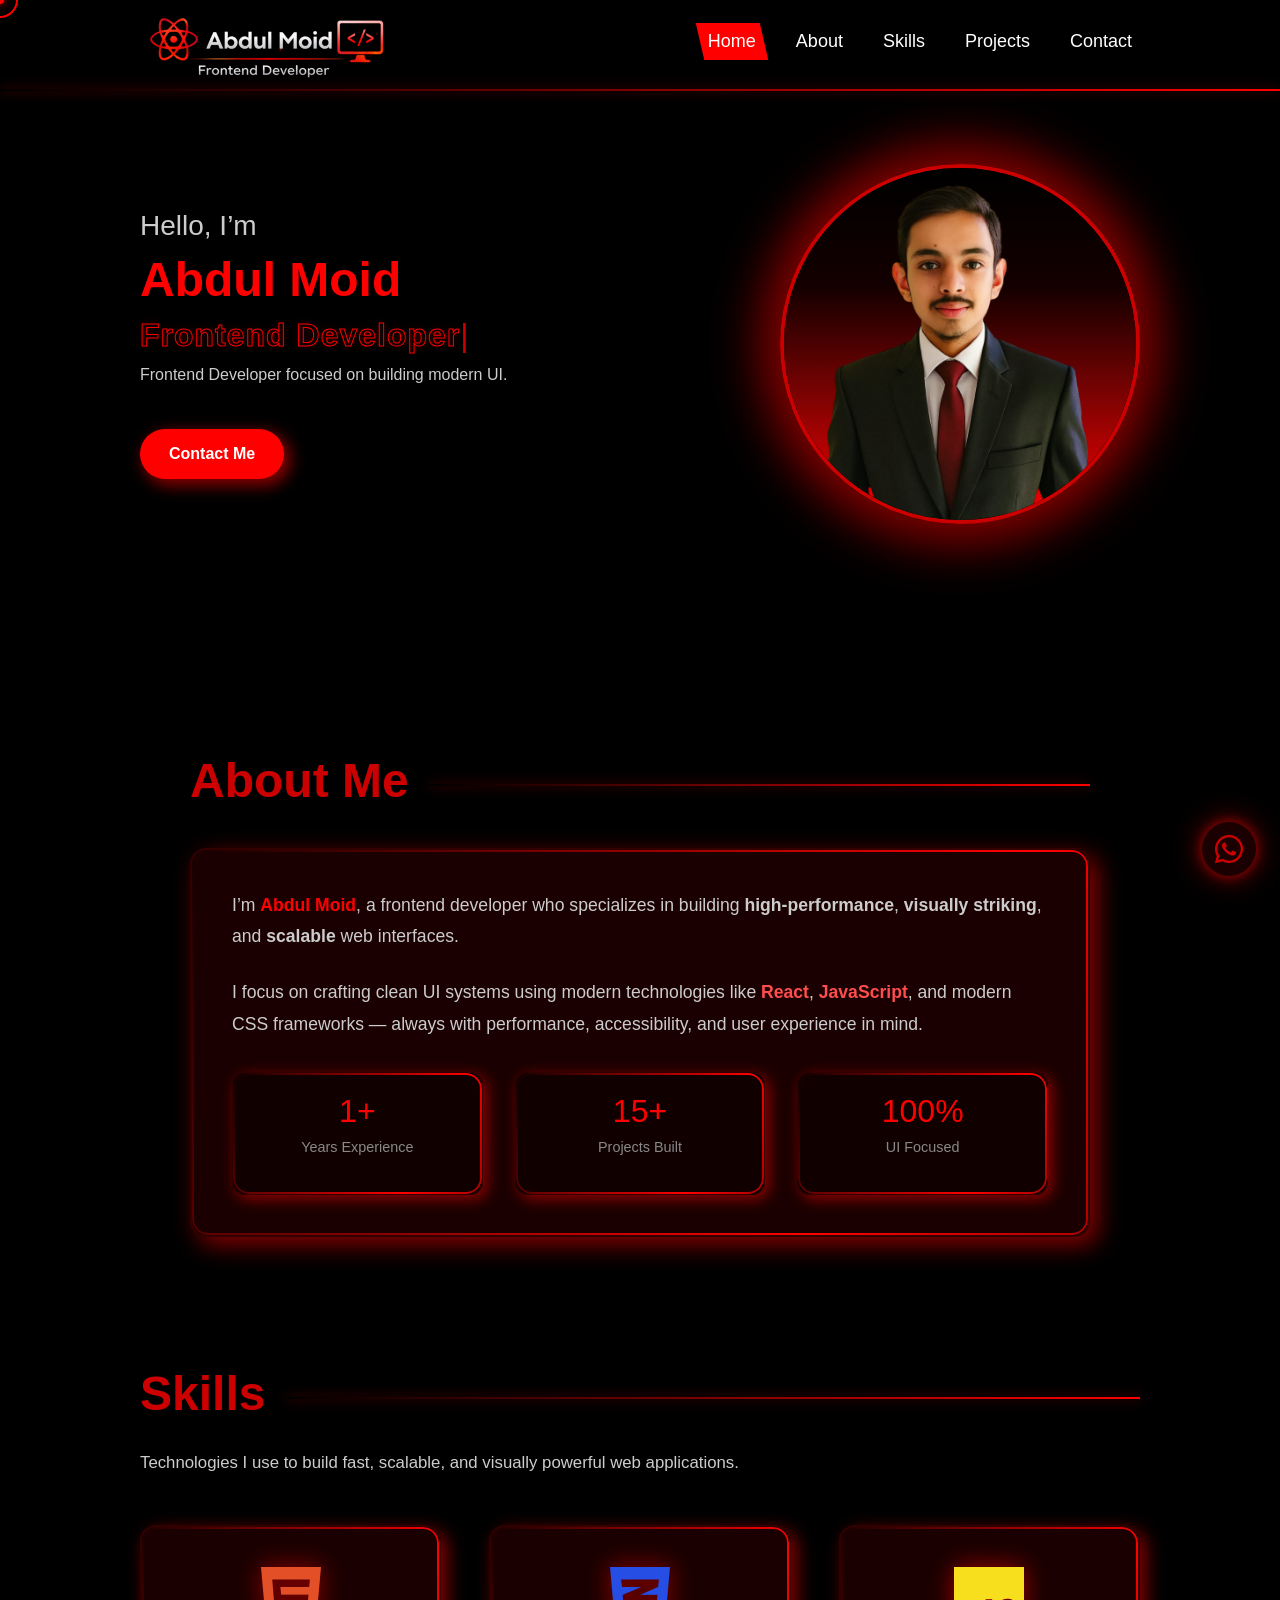
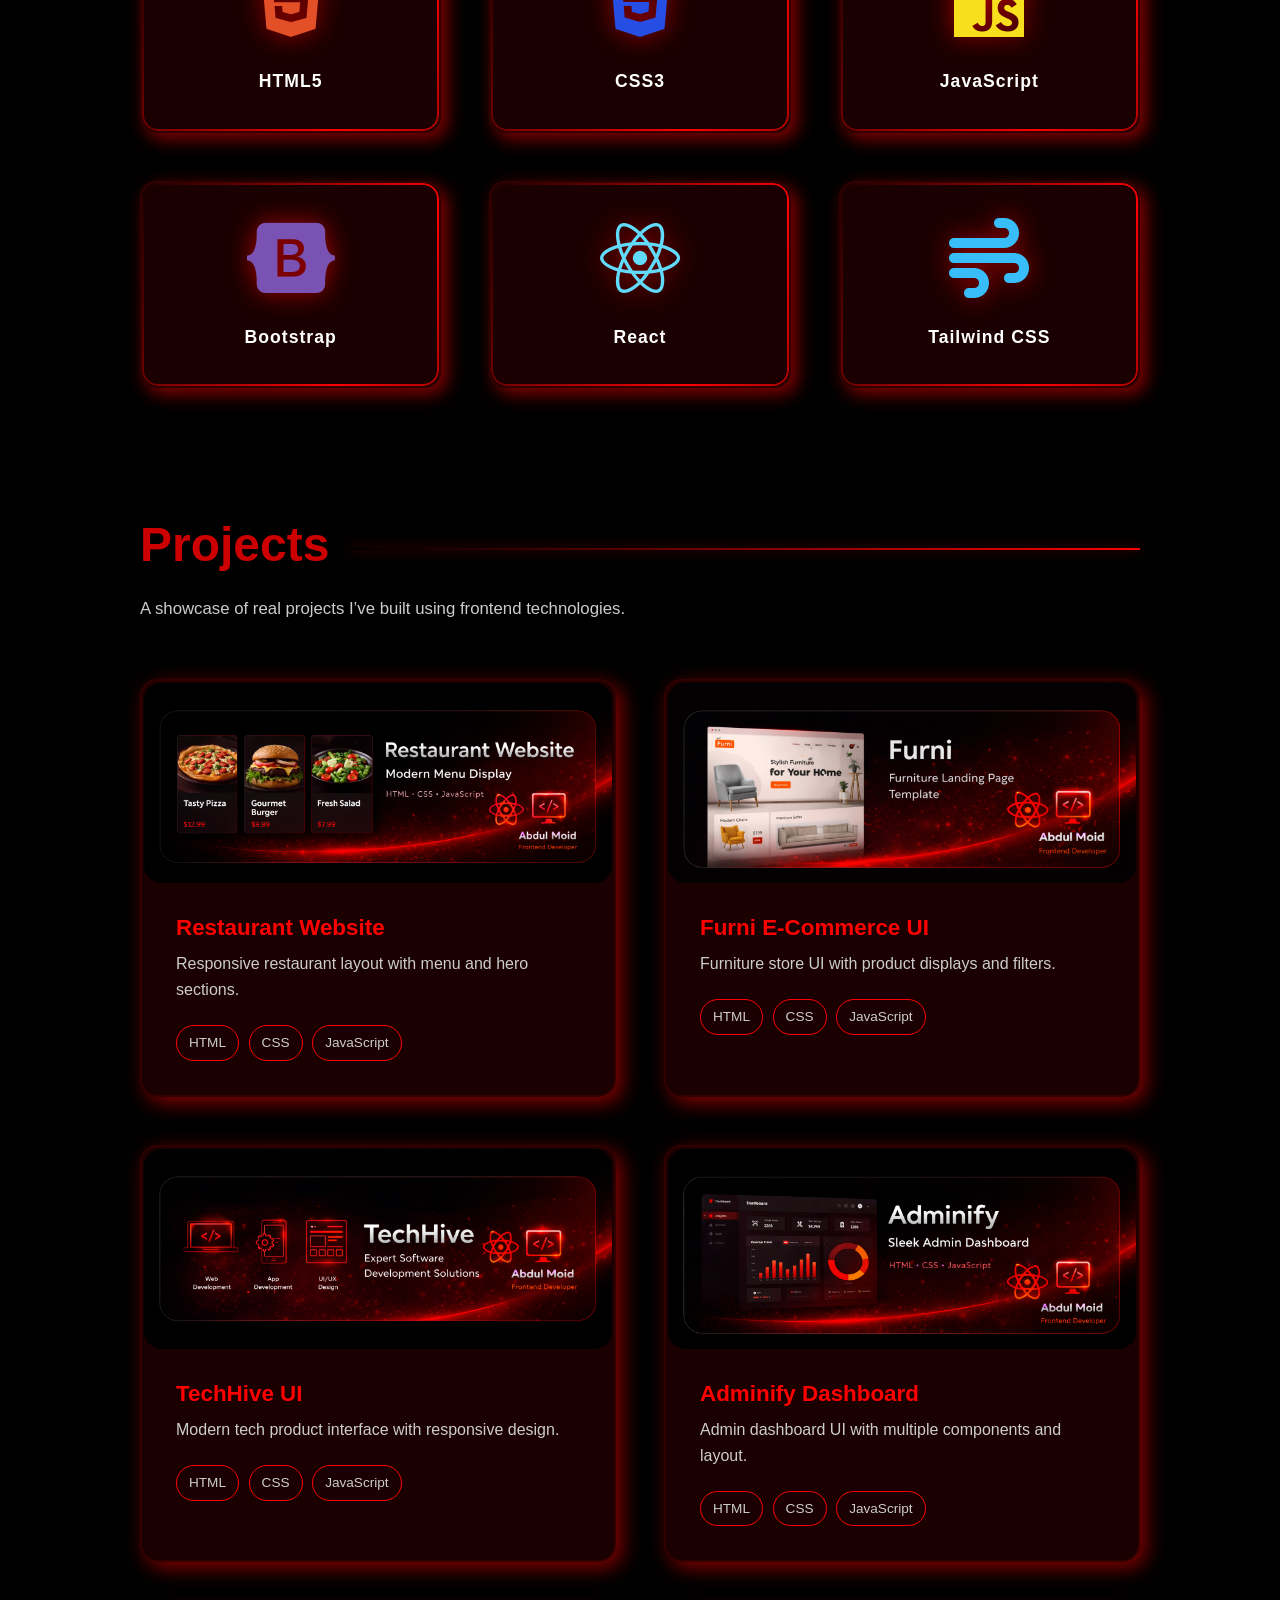
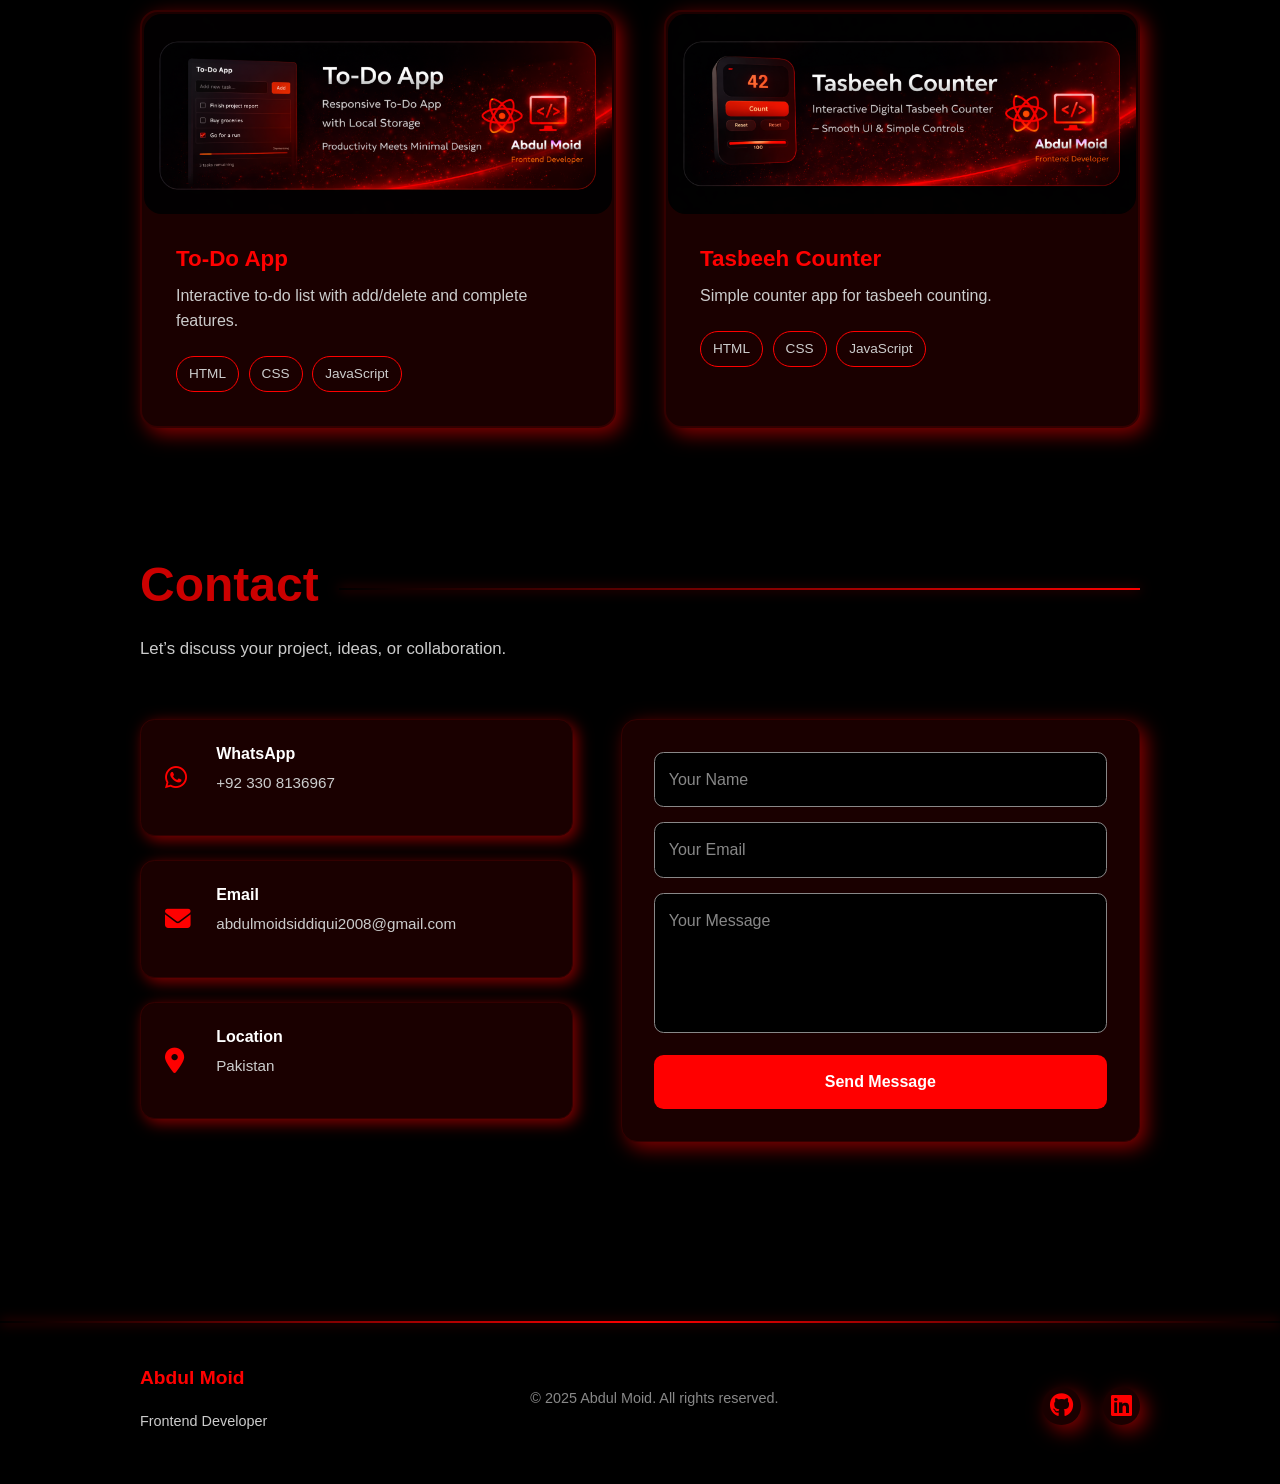
==== index.html @ 580952ed "Portfoili v2" ====
<!DOCTYPE html>
<html lang="en">

<head>
    <meta charset="UTF-8">
    <title>Abdul Moid | Frontend Developer</title>
    <meta name="viewport" content="width=device-width, initial-scale=1.0">

    <!-- Icons -->
    <link rel="stylesheet" href="https://cdnjs.cloudflare.com/ajax/libs/font-awesome/6.5.0/css/all.min.css">
    <!-- Bootstrap -->
    <link href="https://cdn.jsdelivr.net/npm/bootstrap@5.3.8/dist/css/bootstrap.min.css" rel="stylesheet"
        integrity="sha384-sRIl4kxILFvY47J16cr9ZwB07vP4J8+LH7qKQnuqkuIAvNWLzeN8tE5YBujZqJLB" crossorigin="anonymous">
    <link rel="stylesheet" href="style.css">
    <link rel="shortcut icon" href="./assets/favicon.ico" type="image/x-icon">
</head>

<body>

    <header>
        <nav class="navbar navbar-expand-lg">
            <div class="container">

                <!-- LOGO -->
                <a href="#" class="navbar-brand">
                    <div class="logo-container">
                        <img src="./assets/logo-2.png" alt="logo" class="logo">
                    </div>
                </a>

                <!-- TOGGLER -->
                <button class="navbar-toggler bg-primary" type="button" data-bs-toggle="collapse"
                    data-bs-target="#navbarSupportedContent">
                    <span class="navbar-toggler-icon"></span>
                </button>

                <!-- NAV LINKS -->
                <div class="collapse navbar-collapse" id="navbarSupportedContent">
                    <ul class="navbar-nav ms-auto gap-4 align-items-center">
                        <li class="nav-item"><a class="nav-link" href="#home">Home</a></li>
                        <li class="nav-item"><a class="nav-link" href="#about">About</a></li>
                        <li class="nav-item"><a class="nav-link" href="#skills">Skills</a></li>
                        <li class="nav-item"><a class="nav-link" href="#projects">Projects</a></li>
                        <li class="nav-item"><a class="nav-link" href="#contact">Contact</a></li>
                    </ul>
                </div>

            </div>
        </nav>
        <div class="header-divider"></div>
    </header>


    <!-- Hero -->
    <section id="home" class="section hero">
        <div class="container hero-wrapper">

            <div class="hero-content">
                <h3>Hello, I’m</h3>
                <h1>Abdul Moid</h1>
                <h2><span id="typewriter" class="typewriter-text"></span><span class="cursor">|</span></h2>
                <p>Frontend Developer focused on building modern UI.</p>
                <a href="#contact" class="btn">Contact Me</a>
            </div>

            <div class="hero-image">
                <img src="./assets/profile-new.png" alt="">
            </div>

        </div>
    </section>


    <!-- About -->
    <section id="about" class="about-section">
        <div class="container">

            <div class="about-wrapper">

                <div class="about-header">
                    <h2>About Me</h2>
                    <span class="section-line"></span>
                </div>

                <div class="about-card">
                    <p class="about-text">
                        I’m <span class="highlight">Abdul Moid</span>, a frontend developer who specializes in
                        building <strong>high-performance</strong>, <strong>visually striking</strong>, and
                        <strong>scalable</strong> web interfaces.
                    </p>

                    <p class="about-text">
                        I focus on crafting clean UI systems using modern technologies like
                        <span class="tech">React</span>,
                        <span class="tech">JavaScript</span>,
                        and modern CSS frameworks — always with performance, accessibility,
                        and user experience in mind.
                    </p>

                    <div class="about-stats">
                        <div class="stat">
                            <h3>1+</h3>
                            <p>Years Experience</p>
                        </div>
                        <div class="stat">
                            <h3>15+</h3>
                            <p>Projects Built</p>
                        </div>
                        <div class="stat">
                            <h3>100%</h3>
                            <p>UI Focused</p>
                        </div>
                    </div>
                </div>

            </div>

        </div>
    </section>


    <!-- Skills -->
    <section id="skills" class="skills-section">
        <div class="container">

            <div class="skills-header">
                <h2>Skills</h2>
                <span class="section-line"></span>
            </div>

            <p class="skills-intro">
                Technologies I use to build fast, scalable, and visually
                powerful web applications.
            </p>

            <div class="skills-grid">

                <div class="skill">
                    <i class="fab fa-html5 html"></i>
                    <span>HTML5</span>
                </div>

                <div class="skill">
                    <i class="fab fa-css3-alt css"></i>
                    <span>CSS3</span>
                </div>

                <div class="skill">
                    <i class="fab fa-js js"></i>
                    <span>JavaScript</span>
                </div>

                <div class="skill">
                    <i class="fab fa-bootstrap bootstrap"></i>
                    <span>Bootstrap</span>
                </div>

                <div class="skill">
                    <i class="fab fa-react react"></i>
                    <span>React</span>
                </div>

                <div class="skill">
                    <i class="fas fa-wind tailwind"></i>
                    <span>Tailwind CSS</span>
                </div>

            </div>

        </div>
    </section>


    <!-- Projects -->
    <section id="projects" class="projects-section">
        <div class="container">

            <div class="section-header-line">
                <h2>Projects</h2>
                <span class="section-line"></span>
            </div>

            <p class="section-subtitle">
                A showcase of real projects I’ve built using frontend technologies.
            </p>

            <div class="projects-grid">

                <!-- Restaurant Website -->
                <div class="project-card reveal" data-title="Restaurant Website"
                    data-long="A responsive restaurant website built with HTML, CSS and JavaScript. It features a menu, hero section, and responsive layout."
                    data-tech="HTML,CSS,JavaScript" data-live="https://abdulmoid-20.github.io/Restaurant"
                    data-code="https://github.com/AbdulMoid-20/Resturant.git">

                    <div class="project-image">
                        <img src="./assets/resturant.png" alt="Restaurant Website">
                        <div class="project-overlay"><span>View Details</span></div>
                    </div>

                    <div class="project-content">
                        <h3>Restaurant Website</h3>
                        <p>Responsive restaurant layout with menu and hero sections.</p>
                        <div class="project-tech">
                            <span>HTML</span><span>CSS</span><span>JavaScript</span>
                        </div>
                    </div>
                </div>

                <!-- Furni Website -->
                <div class="project-card reveal" data-title="Furni E-Commerce UI"
                    data-long="A furniture store frontend UI built with HTML, CSS and JavaScript. Includes product listings, filters, and responsive design."
                    data-tech="HTML,CSS,JavaScript" data-live="https://abdulmoid-20.github.io/Furni"
                    data-code="https://github.com/AbdulMoid-20/Furni.git">

                    <div class="project-image">
                        <img src="assets/furni.png" alt="Furni Website">
                        <div class="project-overlay"><span>View Details</span></div>
                    </div>

                    <div class="project-content">
                        <h3>Furni E-Commerce UI</h3>
                        <p>Furniture store UI with product displays and filters.</p>
                        <div class="project-tech">
                            <span>HTML</span><span>CSS</span><span>JavaScript</span>
                        </div>
                    </div>
                </div>

                <!-- TechHive -->
                <div class="project-card reveal" data-title="TechHive"
                    data-long="A modern tech product UI showcasing responsive design and interactive elements built with modern frontend tools."
                    data-tech="HTML,CSS,JavaScript" data-live="https://abdulmoid-20.github.io/TechHive"
                    data-code="https://github.com/AbdulMoid-20/TechHive.git">

                    <div class="project-image">
                        <img src="assets/TechHive software solutions banner.png" alt="TechHive">
                        <div class="project-overlay"><span>View Details</span></div>
                    </div>

                    <div class="project-content">
                        <h3>TechHive UI</h3>
                        <p>Modern tech product interface with responsive design.</p>
                        <div class="project-tech">
                            <span>HTML</span><span>CSS</span><span>JavaScript</span>
                        </div>
                    </div>
                </div>

                <!-- Adminify Dashboard -->
                <div class="project-card reveal" data-title="Adminify Dashboard"
                    data-long="A dashboard UI with stats, cards and charts interface built with HTML, CSS, and JavaScript."
                    data-tech="HTML,CSS,JavaScript" data-live="https://abdulmoid-20.github.io/Adminify"
                    data-code="https://github.com/AbdulMoid-20/Adminify.git">

                    <div class="project-image">
                        <img src="assets/adminify.png" alt="Adminify Dashboard">
                        <div class="project-overlay"><span>View Details</span></div>
                    </div>

                    <div class="project-content">
                        <h3>Adminify Dashboard</h3>
                        <p>Admin dashboard UI with multiple components and layout.</p>
                        <div class="project-tech">
                            <span>HTML</span><span>CSS</span><span>JavaScript</span>
                        </div>
                    </div>
                </div>

                <!-- To-Do App -->
                <div class="project-card reveal" data-title="To-Do App"
                    data-long="A functional To-Do list application with add, delete and mark-complete features built using vanilla JavaScript."
                    data-tech="HTML,CSS,JavaScript" data-live="https://abdulmoid-20.github.io/To-Do-App"
                    data-code="https://github.com/AbdulMoid-20/To-Do-App.git">

                    <div class="project-image">
                        <img src="assets/todo.png" alt="To-Do App">
                        <div class="project-overlay"><span>View Details</span></div>
                    </div>

                    <div class="project-content">
                        <h3>To-Do App</h3>
                        <p>Interactive to-do list with add/delete and complete features.</p>
                        <div class="project-tech">
                            <span>HTML</span><span>CSS</span><span>JavaScript</span>
                        </div>
                    </div>
                </div>

                <!-- Tasbeeh Counter -->
                <div class="project-card reveal" data-title="Tasbeeh Counter"
                    data-long="A digital counter app built to count tasbeeh with simple controls and UI."
                    data-tech="HTML,CSS,JavaScript" data-live="https://abdulmoid-20.github.io/Tasbeeh-Counter"
                    data-code="https://github.com/AbdulMoid-20/Tasbeeh-Counter.git">

                    <div class="project-image">
                        <img src="assets/tasbeeh.png" alt="Tasbeeh Counter">
                        <div class="project-overlay"><span>View Details</span></div>
                    </div>

                    <div class="project-content">
                        <h3>Tasbeeh Counter</h3>
                        <p>Simple counter app for tasbeeh counting.</p>
                        <div class="project-tech">
                            <span>HTML</span><span>CSS</span><span>JavaScript</span>
                        </div>
                    </div>
                </div>

                <!-- CodeBattle -->
                <!-- <div class="project-card reveal" data-title="CodeBattle"
                    data-long="A JavaScript battle game with interactive UI and logic built using core JavaScript."
                    data-tech="HTML,CSS,JavaScript" data-live="https://abdulmoid-20.github.io/CodeBattle/"
                    data-code="https://github.com/AbdulMoid-20/CodeBattle.git">

                    <div class="project-image">
                        <img src="assets/codebattle.png" alt="CodeBattle">
                        <div class="project-overlay"><span>View Details</span></div>
                    </div>

                    <div class="project-content">
                        <h3>CodeBattle</h3>
                        <p>Interactive JavaScript battle game UI.</p>
                        <div class="project-tech">
                            <span>HTML</span><span>CSS</span><span>JavaScript</span>
                        </div>
                    </div>
                </div> -->

            </div>

        </div>
    </section>

    <!-- Project Modal -->
    <div class="modal fade" id="projectModal" tabindex="-1">
        <div class="modal-dialog modal-lg modal-dialog-centered">
            <div class="modal-content contact-modal">
    
                <div class="modal-header">
                    <h5 id="modalTitle"></h5>
                    <button class="btn-close btn-close-white" data-bs-dismiss="modal"></button>
                </div>
    
                <div class="modal-body">
    
                    <!-- Project Image Preview -->
                    <div class="modal-image-wrapper">
                        <img id="modalImage" alt="Project Preview">
                    </div>
    
                    <!-- Animated Content -->
                    <p id="modalDescription" class="modal-line"></p>
    
                    <div id="modalTech" class="project-tech modal-line"></div>
    
                    <div class="modal-links modal-line">
                        <a id="modalLive" target="_blank">
                            <i class="fas fa-globe"></i> Live
                        </a>
                        <a id="modalCode" target="_blank">
                            <i class="fas fa-code"></i> Code
                        </a>
                    </div>
    
                </div>
    
            </div>
        </div>
    </div>


    <!-- Contact -->
    <section id="contact" class="contact-section">
        <div class="container">

            <!-- Section Header (same as Skills) -->
            <div class="section-header-line">
                <h2>Contact</h2>
                <span class="section-line"></span>
            </div>

            <p class="section-subtitle">
                Let’s discuss your project, ideas, or collaboration.
            </p>

            <div class="contact-wrapper">

                <!-- Contact Info -->
                <div class="contact-info">

                    <div class="info-item whatsapp-item" onclick="openWhatsApp()" title="Chat on WhatsApp">

                        <i class="fab fa-whatsapp"></i>

                        <div class="info-text">
                            <h4>WhatsApp</h4>
                            <p>+92 330 8136967</p>
                        </div>

                    </div>

                    <div class="info-item email-item reveal" onclick="openEmail()" title="Send Email">

                        <i class="fas fa-envelope"></i>

                        <div class="info-text">
                            <h4>Email</h4>
                            <p id="emailText">abdulmoidsiddiqui2008@gmail.com</p>
                        </div>

                    </div>

                    <div class="info-item">
                        <i class="fas fa-location-dot"></i>
                        <div class="info-text">
                            <h4>Location</h4>
                            <p>Pakistan</p>
                        </div>
                    </div>

                </div>

                <!-- Contact Form -->
                <form id="contactForm" class="contact-form">
                    <input type="text" id="name" placeholder="Your Name">
                    <input type="email" id="email" placeholder="Your Email">
                    <textarea id="message" placeholder="Your Message"></textarea>
                    <button type="submit">Send Message</button>
                </form>

            </div>

        </div>
    </section>

    <!-- Send Success Modal -->
    <div class="modal fade" id="sendModal" tabindex="-1" aria-hidden="true">
        <div class="modal-dialog modal-dialog-centered">
            <div class="modal-content contact-modal">

                <div class="modal-header">
                    <h5 class="modal-title">Message Sent</h5>
                    <button type="button" class="btn-close btn-close-white" data-bs-dismiss="modal"></button>
                </div>

                <div class="modal-body">
                    <p>
                        Thank you for reaching out!
                        I’ll get back to you as soon as possible.
                    </p>
                </div>

                <div class="modal-footer">
                    <button type="button" class="modal-btn" data-bs-dismiss="modal">Close</button>
                </div>

            </div>
        </div>
    </div>


    <footer class="footer">
        <div class="footer-divider"></div>

        <div class="container footer-wrapper">

            <div class="footer-left">
                <p class="footer-name">Abdul Moid</p>
                <p class="footer-role">Frontend Developer</p>
            </div>

            <div class="footer-center">
                <p>© 2025 Abdul Moid. All rights reserved.</p>
            </div>

            <div class="footer-right">
                <a href="https://github.com/AbdulMoid-20" target="_blank" aria-label="GitHub">
                    <i class="fab fa-github"></i>
                </a>
                <a href="https://linkedin.com/in/abdulmoidsiddiqui" target="_blank" aria-label="LinkedIn">
                    <i class="fab fa-linkedin"></i>
                </a>
            </div>

        </div>
    </footer>


    <!-- WhatsApp Floating Button -->
    <a href="https://wa.me/923308136967" class="whatsapp-float" target="_blank" aria-label="Chat on WhatsApp">
    
        <i class="fab fa-whatsapp"></i>
    </a>


    <script src="https://cdn.jsdelivr.net/npm/bootstrap@5.3.8/dist/js/bootstrap.bundle.min.js"></script>
    <script src="script.js"></script>
</body>

</html>
---- style.css ----
/* ================================
   THEME VARIABLES — DARK TECH
================================ */
:root {
    --color-bg: #000000;

    --color-surface: rgb(26, 0, 0);

    --color-secondary: rgb(77, 0, 0);

    --color-primary: #ff0000;



    --color-text-primary: #ffffff;
    --color-text-secondary: #cccccc;
    --color-text-muted: #888888;

    --color-hover: #ff3333;
    --color-active: #cc0000;
    --color-focus: #ff4d4d;

    /* Borders & shadows */
    --border-color: #330000;
    --shadow-color: rgba(255, 0, 0, 0.521);
}

/* ================================
   RESET
================================ */
* {
    margin: 0;
    padding: 0;
    box-sizing: border-box;
    font-family: 'Inter', sans-serif;
}

body {
    /* cursor: none; */
    background: var(--color-bg);
    color: var(--color-text-primary);
    line-height: 1.6;
}

.container {
    width: 80vw;
    margin: 0 auto;
}

section {
    padding: 4rem 0;
    scroll-margin-top: 100px;
}

html,
button,
.btn,
a,
body {
    cursor: none;
}




/* ================================
   Mouse over effects
   ================================ */

/* Lightning spark */
.lightning-spark {
    cursor: none;
    position: fixed;
    width: 12px;
    height: 2px;
    pointer-events: none;
    z-index: 9999;

    background: linear-gradient(90deg,
            rgba(255, 0, 0, 1),
            rgba(255, 0, 0, 0));

    box-shadow:
        0 0 6px rgba(255, 0, 0, 0.9),
        0 0 14px rgba(255, 0, 0, 0.6);

    transform-origin: left center;
    animation: lightningFade 0.4s ease-out forwards;
}

@keyframes lightningFade {
    0% {
        opacity: 1;
        transform: scaleX(1) rotate(var(--angle));
    }

    100% {
        opacity: 0;
        transform: scaleX(2.5) rotate(var(--angle));
    }
}

/* Cursor core */
.cursor-core {
    cursor: none;
    position: fixed;
    width: 10px;
    height: 10px;
    border-radius: 50%;
    background: var(--color-primary);
    pointer-events: none;
    z-index: 10000;

    box-shadow:
        0 0 12px var(--color-primary),
        0 0 24px rgba(255, 0, 0, 0.5);
}

.cursor-core {
    position: fixed;
    width: 8px;
    height: 8px;
    border-radius: 50%;
    background: var(--color-primary);
    pointer-events: none;
    z-index: 10000;
    transform: translate(-50%, -50%);

    box-shadow:
        0 0 10px var(--color-primary);
}

/* Energy ring */
.cursor-ring {
    cursor: none;
    position: fixed;
    width: 36px;
    height: 36px;
    border-radius: 50%;
    border: 2px solid var(--color-primary);
    pointer-events: none;
    z-index: 9999;

    animation: ringPulse 2.5s ease-in-out infinite;
}

@keyframes ringPulse {

    0%,
    100% {
        transform: scale(1);
        opacity: 0.4;
    }

    50% {
        transform: scale(1.3);
        opacity: 0.15;
    }
}

/* ================================
   HEADER / NAVBAR
================================ */

header {
    position: fixed;
    top: 0;
    width: 100%;
    z-index: 1000;
    background: rgba(0, 0, 0, 0.25);
    backdrop-filter: blur(20px) saturate(150%);
    -webkit-backdrop-filter: blur(20px) saturate(150%);
    box-shadow: 0 2px 10px rgba(0, 0, 0, 0.25);
    transition: box-shadow 0.35s ease, background 0.35s ease, padding 0.35s ease;
}

/* ================================
   HEADER SCROLL ANIMATION
================================ */
header.scrolled {
    background: rgba(0, 0, 0, 0.75);
    box-shadow: 0 6px 20px rgba(0, 0, 0, 0.6);
}

header.scrolled .navbar {
    padding: 0.15rem 0;
}

header .logo-container {
    transition: transform 0.35s ease;
}

header.scrolled .logo-container {
    transform: scale(0.9);
}

header.scrolled .header-divider {
    opacity: 0.9;
    box-shadow: 0 0 8px var(--shadow-color);
}

/* Divider */
.header-divider {
    width: 100%;
    height: 2px;
    margin-top: 0.4rem;
    background: linear-gradient(90deg, transparent, var(--color-primary), transparent);
    background-size: 200% 100%;

    box-shadow: 0 0 12px var(--shadow-color);
    animation: glowLine 5s linear infinite;
}

.navbar {
    padding: 0.4rem 0;
    min-height: unset;
}

.navbar-brand {
    padding: 0;
    margin: 0;
    display: flex;
    align-items: center;
}

.logo-container {
    width: 250px;
    height: 70px;
    border-radius: 12px;
    background: rgba(0, 0, 0, 0.25);
    backdrop-filter: blur(16px) saturate(150%);
    -webkit-backdrop-filter: blur(16px) saturate(150%);
    display: flex;
    align-items: center;
    justify-content: center;
}

.logo {
    width: 100%;
    height: auto;
    display: block;
    object-fit: contain;
}

.navbar .nav-item a {
    font-size: 18px;
    color: var(--color-text-primary);
    -webkit-transition: all 0.3s ease-out 0s;
    transition: all 0.3s ease-out 0s;
    padding: 4px 10px;
    position: relative;
}

.navbar .nav-item a::before {
    position: absolute;
    content: '';
    width: 0;
    height: 100%;
    background-color: var(--color-primary);
    left: 110%;
    left: 0;
    bottom: 0;
    -webkit-transition: all 0.3s ease-out 0s;
    transition: all 0.3s ease-out 0s;
    -webkit-transform: skewX(13deg);
    transform: skewX(13deg);
    z-index: -1;
}

.navbar .nav-item:hover>a::before {
    width: 100%;
}

.navbar .nav-item.active>a::before {
    width: 100%;
}




/* ================================
   HERO SECTION
================================ */
.hero {
    margin: 100px 0;
}

.hero .container {
    display: flex;
    align-items: center;
    justify-content: space-between;
}

.hero-content h3 {
    color: var(--color-text-secondary);
}

.hero-content h1 {
    font-size: 3rem;
    font-weight: bold;
    color: var(--color-primary);
}

.hero-content p {
    max-width: 480px;
    color: var(--color-text-secondary);
}

/* ================================
   TYPEWRITER CURSOR
================================ */
.cursor {
    color: var(--color-active);
    animation: blink .7s infinite;
}

@keyframes blink {
    50% {
        opacity: 0;
    }
}

.typewriter-text {
    font-size: 2rem;
    font-weight: 700;
    letter-spacing: 1px;
}

.typewriter-text span {
    color: transparent;
    /* -webkit-text-stroke: 1px var(--color-secondary); */
    -webkit-text-stroke: 1px var(--color-primary);
    text-shadow: 0 0 8px var(--border-color);
    animation: fillIn 0.35s ease forwards;
    animation-delay: 0.5s;
}

/* Fill animation */
/* @keyframes fillIn {
    from {
        color: transparent;
    }

    to {
        color: var(--color-focus);
    }
} */

.btn {
    display: inline-block;
    margin-top: 25px;
    padding: 12px 28px;
    background: var(--color-primary);
    color: var(--color-text-primary);
    border-radius: 30px;
    text-decoration: none;
    font-weight: 600;
    box-shadow: 5px 5px 15px 2px var(--shadow-color);
    transition: box-shadow 0.3s ease, transform 0.3s ease;
}

.btn:hover {
    background: var(--color-hover);
    box-shadow: 7px 7px 15px 5px var(--shadow-color);
    transform: translateY(-5px) scale(1.1);
}

/* ================================
   PROFILE IMAGE
================================ */
.hero-image img {
    width: 360px;
    height: 360px;
    object-fit: cover;
    border-radius: 50%;
    border: 4px solid var(--color-active);
    box-shadow: 0 0 50px 20px var(--shadow-color);
    animation: float 6s ease-in-out infinite, glowPulse 4s ease-in-out infinite;
}

@keyframes glowPulse {
    0% {
        box-shadow: 0 0 30px 10px var(--shadow-color);
    }

    50% {
        box-shadow: 0 0 70px 30px rgba(255, 0, 0, 0.6);
    }

    100% {
        box-shadow: 0 0 30px 10px var(--shadow-color);
    }
}

@keyframes float {
    0% {
        transform: translateY(0);
    }

    50% {
        transform: translateY(-20px);
    }

    100% {
        transform: translateY(0);
    }
}




/* ================================
   SECTION HEADER (LINE STYLE)
================================ */
.section-header-line {
    display: flex;
    align-items: center;
    gap: 20px;
    margin-bottom: 14px;
}

.section-header-line h2 {
    font-size: 3rem;
    font-weight: bold;
    color: var(--color-active);
    white-space: nowrap;
}

.section-line {
    flex: 1;
    height: 2px;
    background: linear-gradient(90deg,
            var(--color-primary),
            rgba(255, 0, 0, 0.15),
            transparent);
    box-shadow: 0 0 12px var(--shadow-color);
}

.section-subtitle {
    max-width: 650px;
    font-size: 1.05rem;
    color: var(--color-text-secondary);
    margin-bottom: 3.5rem;
}

.section-line {
    flex: 1;
    height: 2px;
    background: linear-gradient(90deg,
            transparent,
            var(--color-primary),
            transparent);
    background-size: 200% 100%;
    box-shadow: 0 0 12px var(--shadow-color);
    animation: glowLine 2.5s linear infinite;
}

@keyframes glowLine {
    0% {
        opacity: 0.4;
        background-position: 0% 50%;
    }

    50% {
        opacity: 1;
        background-position: 100% 50%;
    }

    100% {
        opacity: 0.4;
        background-position: 0% 50%;
    }
}


/* ================================
   ABOUT SECTION
================================ */
.about-section {
    position: relative;
}

.about-wrapper {
    max-width: 900px;
    margin: 0 auto;
}

.about-header {
    display: flex;
    align-items: center;
    gap: 20px;
    margin-bottom: 30px;
}

.about-header h2 {
    font-size: 3rem;
    font-weight: bold;
    color: var(--color-active);
}

.about-line {
    flex: 1;
    height: 2px;
    background: linear-gradient(90deg,
            var(--color-primary),
            transparent);
    box-shadow: 0 0 10px var(--shadow-color);
}

.about-card {
    position: relative;
    overflow: hidden;
    /* background: linear-gradient(145deg,
            rgba(255, 0, 0, 0.06),
            rgba(0, 0, 0, 0.4)); */
    background: var(--color-surface);
    border: 2px solid var(--border-color);
    border-radius: 1rem;
    padding: 2.5rem;
    box-shadow: 8px 8px 25px var(--shadow-color);
    transition: transform 0.4s ease, box-shadow 0.4s ease;
}

.about-card::before,
.stat::before {
    content: "";
    position: absolute;
    inset: 0;
    padding: 2px;
    border-radius: 1rem;
    background: linear-gradient(120deg,
            transparent,
            var(--color-primary),
            transparent,
            var(--color-focus),
            transparent);
    background-size: 300% 300%;
    animation: borderFlow 6s linear infinite;

    -webkit-mask:
        linear-gradient(#000 0 0) content-box,
        linear-gradient(#000 0 0);
    -webkit-mask-composite: xor;
    mask-composite: exclude;
    pointer-events: none;
}

.about-card::after,
.stat::after {
    content: "";
    position: absolute;
    inset: -2px;
    border-radius: 1rem;
    box-shadow: 0 0 35px rgba(255, 0, 0, 0.25);
    opacity: 0;
    transition: opacity 0.4s ease;
    pointer-events: none;
}

.about-card:hover {
    transform: translateY(-6px);
    box-shadow: 12px 12px 35px var(--shadow-color);
}

.about-text {
    font-size: 1.1rem;
    color: var(--color-text-secondary);
    margin-bottom: 1.5rem;
    line-height: 1.8;
}

.highlight {
    color: var(--color-primary);
    font-weight: 700;
}

.tech {
    color: var(--color-focus);
    font-weight: 600;
}

.about-stats {
    display: grid;
    grid-template-columns: repeat(3, 1fr);
    gap: 2rem;
    margin-top: 2rem;
}


.stat {
    position: relative;
    overflow: hidden;
    text-align: center;
    padding: 1.2rem;
    border: 1px solid var(--border-color);
    border-radius: 0.8rem;
    background: rgba(0, 0, 0, 0.35);
    box-shadow: 4px 4px 15px var(--shadow-color);
    transition: transform 0.3s ease;
}

.stat:hover {
    transform: scale(1.08);
}

.stat h3 {
    font-size: 2rem;
    color: var(--color-primary);
    margin-bottom: 0.3rem;
}

.stat p {
    font-size: 0.9rem;
    color: var(--color-text-muted);
}

@keyframes borderFlow {
    0% {
        background-position: 0% 50%;
    }

    100% {
        background-position: 300% 50%;
    }
}




/* ================================
   SKILLS SECTION 
================================ */
.skills-section {
    position: relative;
}

.skills-header {
    display: flex;
    align-items: center;
    gap: 20px;
    margin-bottom: 20px;
}

.skills-header h2 {
    font-size: 3rem;
    font-weight: bold;
    color: var(--color-active);
}

.skills-line {
    flex: 1;
    height: 2px;
    background: linear-gradient(90deg, var(--color-primary), transparent);
    box-shadow: 0 0 10px var(--shadow-color);
}

.skills-intro {
    max-width: 600px;
    margin-bottom: 3rem;
    color: var(--color-text-secondary);
    font-size: 1.05rem;
}

.skills-grid {
    display: grid;
    grid-template-columns: repeat(auto-fit, minmax(220px, 1fr));
    gap: 3rem;
}

/* Skill Card */
.skill {
    position: relative;
    overflow: hidden;
    /* background: linear-gradient(145deg,
            rgba(255, 0, 0, 0.06),
            rgba(0, 0, 0, 0.5)); */
    background: var(--color-surface);
    border: 2px solid var(--border-color);
    border-radius: 1rem;
    padding: 2.2rem 1rem;
    text-align: center;
    box-shadow: 6px 6px 18px var(--shadow-color);
    transition: transform 0.35s ease, box-shadow 0.35s ease, background 0.35s ease;
}

.skill::before {
    content: "";
    position: absolute;
    inset: 0;
    padding: 2px;
    border-radius: 1rem;
    background: linear-gradient(120deg,
            transparent,
            var(--color-primary),
            transparent,
            var(--color-primary),
            transparent);
    background-size: 300% 300%;
    animation: borderFlow 6s linear infinite;

    -webkit-mask:
        linear-gradient(#000 0 0) content-box,
        linear-gradient(#000 0 0);
    -webkit-mask-composite: xor;
    mask-composite: exclude;
    pointer-events: none;
}

.skill::after {
    content: "";
    position: absolute;
    inset: -2px;
    border-radius: 1rem;
    box-shadow: 0 0 35px rgba(255, 0, 0, 0.25);
    opacity: 0;
    transition: opacity 0.4s ease;
    pointer-events: none;
}

.skill:hover {
    background: var(--color-secondary);
    transform: translateY(-10px) scale(1.08);
    box-shadow: 10px 10px 30px var(--shadow-color);
}

.skill i {
    font-size: 80px;
    margin-bottom: 15px;
    filter: drop-shadow(0 0 12px rgba(255, 0, 0, 0.6));
}

.skill span {
    display: block;
    margin-top: 10px;
    font-size: 1.1rem;
    font-weight: 600;
    letter-spacing: 1px;
    color: var(--color-text-primary);
}

/* Skill Brand Colors */
.html {
    color: #E34F26;
}

.css {
    color: #264DE4;
}

.js {
    color: #F7DF1E;
}

.bootstrap {
    color: #7952B3;
}

.react {
    color: #61DAFB;
}

.tailwind {
    color: #38BDF8;
}




/* ================================
   PROJECTS SECTION
================================ */
.projects-grid {
    display: grid;
    grid-template-columns: repeat(auto-fit, minmax(320px, 1fr));
    gap: 3rem;
}

/* Card */
.project-card {
    position: relative;
    overflow: hidden;
    /* background: linear-gradient(145deg,
            rgba(255, 0, 0, 0.06),
            rgba(0, 0, 0, 0.45)); */
    background-color: var(--color-surface);
    border: 2px solid var(--border-color);
    border-radius: 1.1rem;
    box-shadow: 6px 6px 20px var(--shadow-color);
    transition: transform 0.35s ease, box-shadow 0.35s ease;
    overflow: hidden;
    padding: 2px;
    /* padding: 0.8rem; */
}

.project-card::before {
    content: "";
    position: absolute;
    inset: 0;
    padding: 2px;
    border-radius: 1rem;
    background: linear-gradient(120deg,
            transparent,
            var(--color-primary),
            transparent,
            var(--color-focus),
            transparent);
    background-size: 300% 300%;
    animation: borderFlow 6s linear infinite;

    -webkit-mask:
        linear-gradient(#000 0 0) content-box,
        linear-gradient(#000 0 0);
    -webkit-mask-composite: xor;
    mask-composite: exclude;
    pointer-events: none;
    opacity: 0;
}

.project-card:hover::before {
    opacity: 1;
}

.project-card:hover {
    transform: translateY(-10px);
    box-shadow: 10px 10px 30px var(--shadow-color);
}

/* Image */
.project-image {
    position: relative;
    height: 200px;
    overflow: hidden;
    border-radius: 1.1rem;
}

.project-image img {
    width: 100%;
    height: 100%;
    object-fit: cover;
    transition: transform 0.5s ease;
}

.project-card:hover img {
    transform: scale(1.1);
}

/* Overlay */
.project-overlay {
    position: absolute;
    inset: 0;
    background: rgba(0, 0, 0, 0.868);
    display: flex;
    align-items: center;
    justify-content: center;
    opacity: 0;
    transition: opacity 0.3s ease;
}

.project-overlay span {
    position: relative;
    overflow: hidden;
    padding: 10px 22px;
    border-radius: 10px;
    color: var(--color-text-secondary);
    font-weight: 600;
}

.project-overlay span::before {
    content: "";
    position: absolute;
    inset: 0;
    padding: 2px;
    border-radius: 1rem;
    background: linear-gradient(120deg,
            transparent,
            var(--color-primary),
            transparent,
            var(--color-focus),
            transparent);
    background-size: 300% 300%;
    animation: borderFlow 6s linear infinite;

    -webkit-mask:
        linear-gradient(#000 0 0) content-box,
        linear-gradient(#000 0 0);
    -webkit-mask-composite: xor;
    mask-composite: exclude;
    pointer-events: none;
}

.project-card:hover .project-overlay {
    opacity: 1;
}

/* Content */
.project-content {
    padding: 2rem;
}

.project-content h3 {
    font-size: 1.4rem;
    color: var(--color-primary);
    font-weight: bold;
    margin-bottom: 0.6rem;
}

.project-content p {
    color: var(--color-text-secondary);
    margin-bottom: 1.4rem;
    line-height: 1.6;
}

/* Tech */
.project-tech {
    display: flex;
    gap: 0.6rem;
    flex-wrap: wrap;
}

.project-tech span {
    padding: 6px 12px;
    font-size: 0.85rem;
    border-radius: 20px;
    border: 1.5px solid var(--color-primary);
    /* background: rgba(0, 0, 0, 0.35); */
    background-color: var(--color-surface);
    color: var(--color-text-secondary);
}

/* ================================
   PROJECT MODAL (PROFESSIONAL)
================================ */

/* Modal container */
.contact-modal {
    /* background: linear-gradient(145deg,
            rgba(255, 0, 0, 0.08),
            rgba(0, 0, 0, 0.85)); */
    background: var(--color-surface);
    border: 2px solid var(--border-color);
    border-radius: 1.2rem;
    box-shadow: 0 0 40px var(--shadow-color);
    color: var(--color-text-primary);
    overflow: hidden;
}


/* Header */
.contact-modal .modal-header {
    border-bottom: 1px solid var(--border-color);
    padding: 1.5rem 2rem;
}

.contact-modal .modal-header h5 {
    font-size: 1.6rem;
    font-weight: 700;
    color: var(--color-primary);
    letter-spacing: 0.5px;
}

/* Close button */
.contact-modal .btn-close {
    filter: invert(1);
    opacity: 0.7;
    transition: opacity 0.25s ease, transform 0.25s ease;
}

.contact-modal .btn-close:hover {
    opacity: 1;
    transform: rotate(90deg);
}

/* Body */
.contact-modal .modal-body {
    padding: 2rem;
    background: var(--color-surface);
}

/* Description */
#modalDescription {
    font-size: 1.05rem;
    line-height: 1.8;
    color: var(--color-text-secondary);
    margin-bottom: 2rem;
}

/* Tech stack */
#modalTech {
    display: flex;
    flex-wrap: wrap;
    gap: 0.7rem;
    margin-bottom: 2.2rem;
}

#modalTech span {
    padding: 6px 14px;
    font-size: 0.85rem;
    border-radius: 20px;
    border: 1.5px solid var(--border-color);
    background: rgba(0, 0, 0, 0.4);
    color: var(--color-text-secondary);
    transition: transform 0.25s ease, box-shadow 0.25s ease;
}

#modalTech span:hover {
    transform: translateY(-2px);
    box-shadow: 0 0 10px var(--shadow-color);
}

/* Links */
.modal-links {
    display: flex;
    gap: 1.5rem;
}

/* Buttons */
.modal-links a {
    position: relative;
    overflow: hidden;
    display: inline-flex;
    align-items: center;
    gap: 10px;
    padding: 12px 22px;
    background: rgba(0, 0, 0, 0.45);
    color: var(--color-primary);
    font-weight: 600;
    text-decoration: none;
    transition:
        transform 0.25s ease,
        box-shadow 0.25s ease,
        background 0.25s ease;
}

.modal-links a::before {
    content: "";
    position: absolute;
    inset: 0;
    padding: 2px;
    border-radius: 1rem;
    background: linear-gradient(120deg,
            transparent,
            var(--color-primary),
            transparent,
            var(--color-focus),
            transparent);
    background-size: 300% 300%;
    animation: borderFlow 6s linear infinite;

    -webkit-mask:
        linear-gradient(#000 0 0) content-box,
        linear-gradient(#000 0 0);
    -webkit-mask-composite: xor;
    mask-composite: exclude;
    pointer-events: none;
}


.modal-links a i {
    font-size: 1rem;
}

/* Hover */
.modal-links a:hover {
    background: var(--color-primary);
    color: #fff;
    transform: translateY(-3px);
    box-shadow: 0 0 20px var(--shadow-color);
}

/* Modal animation (smooth entrance) */
.modal.fade .modal-dialog {
    transform: translateY(30px) scale(0.95);
    transition: transform 0.35s ease, opacity 0.35s ease;
}

.modal.fade.show .modal-dialog {
    transform: translateY(0) scale(1);
}

/* ================================
   MODAL IMAGE PREVIEW
================================ */
.modal-image-wrapper {
    width: 100%;
    height: 280px;
    border-radius: 1rem;
    overflow: hidden;
    margin-bottom: 2rem;
    border: 1.5px solid var(--border-color);
    box-shadow: 0 0 25px var(--shadow-color);
}

.modal-image-wrapper img {
    width: 100%;
    height: 100%;
    object-fit: cover;
}

/* ================================
   LINE-BY-LINE ANIMATION
================================ */
.modal-line {
    opacity: 0;
    transform: translateY(14px);
    animation: modalLineReveal 0.6s ease forwards;
}

.modal-line:nth-of-type(1) {
    animation-delay: 0.15s;
}

.modal-line:nth-of-type(2) {
    animation-delay: 0.3s;
}

.modal-line:nth-of-type(3) {
    animation-delay: 0.45s;
}

@keyframes modalLineReveal {
    to {
        opacity: 1;
        transform: translateY(0);
    }
}

/* Responsive */
@media (max-width: 576px) {
    .modal-links {
        flex-direction: column;
    }

    .modal-links a {
        justify-content: center;
    }
}




/* ================================
   CONTACT SECTION
================================ */
.contact-section {
    position: relative;
}

.contact-wrapper {
    display: grid;
    grid-template-columns: 1fr 1.2fr;
    gap: 3rem;
    align-items: start;
}

/* Info Cards */
.contact-info {
    display: flex;
    flex-direction: column;
    gap: 1.5rem;
}

.info-item {
    display: flex;
    align-items: center;
    gap: 1.2rem;
    padding: 1.5rem;
    border-radius: 0.9rem;
    border: 1.5px solid var(--border-color);
    /* background: rgba(0, 0, 0, 0.35); */
    background: var(--color-surface);
    box-shadow: 4px 4px 15px var(--shadow-color);
    transition: transform 0.25s ease, box-shadow 0.25s ease;
}

.info-item:hover {
    /* background: var(--color-surface); */
    transform: translateY(-4px);
    box-shadow: 6px 6px 22px var(--shadow-color);
}

.info-item i {
    font-size: 1.6rem;
    color: var(--color-primary);
    min-width: 32px;
}

.info-item h4 {
    font-size: 1rem;
    font-weight: 600;
    color: var(--color-text-primary);
}

.info-item p {
    font-size: 0.95rem;
    color: var(--color-text-secondary);
}

/* Form */
.contact-form {
    /* background: rgba(0, 0, 0, 0.35); */
    background: var(--color-surface);
    border: 1.5px solid var(--border-color);
    border-radius: 1rem;
    padding: 2rem;
    box-shadow: 6px 6px 20px var(--shadow-color);
}

.contact-form input,
.contact-form textarea {
    width: 100%;
    padding: 14px;
    margin-bottom: 15px;
    border-radius: 0.6rem;
    background-color: var(--color-bg);
    border: 1px solid var(--color-text-muted);
    color: var(--color-text-primary);
    outline: none;
    cursor: none;
}

.contact-form input:focus,
.contact-form textarea:focus {
    background: var(--color-secondary);
    border-color: var(--color-active);
    box-shadow: 0 0 10px var(--shadow-color);
}

.contact-form input::placeholder,
.contact-form textarea::placeholder {
    color: var(--color-text-muted);
}

.contact-form textarea {
    resize: none;
    min-height: 140px;
}

.contact-form button {
    width: 100%;
    padding: 14px;
    background: var(--color-primary);
    color: #fff;
    border: none;
    border-radius: 0.6rem;
    font-weight: 600;
    transition: background 0.25s ease, box-shadow 0.25s ease;
}

.contact-form button:hover {
    background: var(--color-hover);
    box-shadow: 0 0 20px var(--shadow-color);
}

#formMessage {
    margin-top: 10px;
    font-size: 0.9rem;
}

/* Responsive */
@media (max-width: 768px) {
    .contact-wrapper {
        grid-template-columns: 1fr;
    }
}

/* ================================
   CONTACT SEND MODAL
================================ */

.contact-modal {
    background: rgba(0, 0, 0, 0.85);
    border: 2px solid var(--border-color);
    border-radius: 1rem;
    box-shadow: 0 0 40px var(--shadow-color);
    color: var(--color-text-primary);
}

.contact-modal .modal-header {
    border-bottom: 1px solid var(--border-color);
}

.contact-modal .modal-title {
    color: var(--color-primary);
    font-weight: 700;
}

.contact-modal .modal-body p {
    color: var(--color-text-secondary);
    line-height: 1.6;
}

.contact-modal .modal-footer {
    border-top: 1px solid var(--border-color);
}

.modal-btn {
    padding: 10px 22px;
    background: var(--color-primary);
    border: none;
    cursor: none;
    border-radius: 0.6rem;
    color: #fff;
    font-weight: 600;
    transition: background 0.25s ease, box-shadow 0.25s ease;
}

.modal-btn:hover {
    background: var(--color-hover);
    box-shadow: 0 0 20px var(--shadow-color);
}




/* ================================
   WHATSAPP FLOAT BUTTON
================================ */
.whatsapp-float {
    position: fixed;
    bottom: 24px;
    right: 24px;
    width: 54px;
    height: 54px;
    border-radius: 50%;
    background: var(--color-surface);
    color: var(--color-active);
    display: flex;
    align-items: center;
    justify-content: center;
    z-index: 9999;
    text-decoration: none;

    box-shadow:
        0 0 12px var(--shadow-color),
        0 0 30px var(--shadow-color);

    transition:
        transform 0.25s ease,
        box-shadow 0.25s ease;
}

/* Icon */
.whatsapp-float i {
    font-size: 2rem;
}

/* Hover */
.whatsapp-float:hover {
    transform: translateY(-4px) scale(1.05);
    box-shadow:
        0 0 18px var(--shadow-color),
        0 0 40px var(--shadow-color);
}

/* Mobile spacing */
@media (max-width: 768px) {
    .whatsapp-float {
        bottom: 18px;
        right: 18px;
        width: 50px;
        height: 50px;
    }
}




/* ================================
   FOOTER
================================ */
.footer {
    background: rgba(0, 0, 0, 0.6);
    /* border-top: 2px solid var(--border-color); */
    padding: 2.2rem 0;
    margin-top: 5rem;
}

.footer-wrapper {
    display: flex;
    justify-content: space-between;
    align-items: center;
    gap: 2rem;
}

.footer-name {
    font-size: 1.2rem;
    font-weight: 700;
    color: var(--color-primary);
}

.footer-role {
    font-size: 0.9rem;
    color: var(--color-text-secondary);
}

.footer-center p {
    font-size: 0.9rem;
    color: var(--color-text-muted);
}

.footer-right {
    display: flex;
    gap: 1.4rem;
}

.footer-right a {
    font-size: 0.9rem;
    color: var(--color-text-secondary);
    text-decoration: none;
    position: relative;
    transition: color 0.25s ease;
}

.footer-right a::after {
    content: '';
    position: absolute;
    left: 0;
    bottom: -4px;
    width: 0;
    height: 2px;
    background: var(--color-primary);
    transition: width 0.25s ease;
}

.footer-right a:hover {
    color: var(--color-primary);
}

.footer-right a:hover::after {
    width: 100%;
}

/* ================================
   FOOTER DIVIDER (ANIMATED)
================================ */
.footer-divider {
    width: 100%;
    height: 2px;
    background: linear-gradient(90deg,
            transparent,
            var(--color-primary),
            transparent);
    box-shadow: 0 0 12px var(--shadow-color);
    animation: dividerGlow 3s linear infinite;
    margin-bottom: 2.5rem;
}

@keyframes dividerGlow {
    0% {
        opacity: 0.4;
        background-position: 0% 50%;
    }

    50% {
        opacity: 1;
        background-position: 100% 50%;
    }

    100% {
        opacity: 0.4;
        background-position: 0% 50%;
    }
}

/* ================================
   FOOTER SOCIAL ICONS
================================ */
.footer-right a {
    font-size: 1.5rem;
    color: var(--color-primary);
    border-radius: 50%;
    padding: 0px 8px;
    background: var(--color-surface);
    box-shadow: 6px 6px 20px var(--shadow-color);
    transition: color 0.25s ease, transform 0.25s ease;
}

.footer-right a:hover {
    color: var(--color-primary);
    transform: translateY(-3px);
}


/* Responsive */
@media (max-width: 768px) {
    .footer-wrapper {
        flex-direction: column;
        text-align: center;
    }

    .footer-right {
        justify-content: center;
    }
}



/* ================================
   ABOUT CARD – ANIMATED BORDER
================================ */
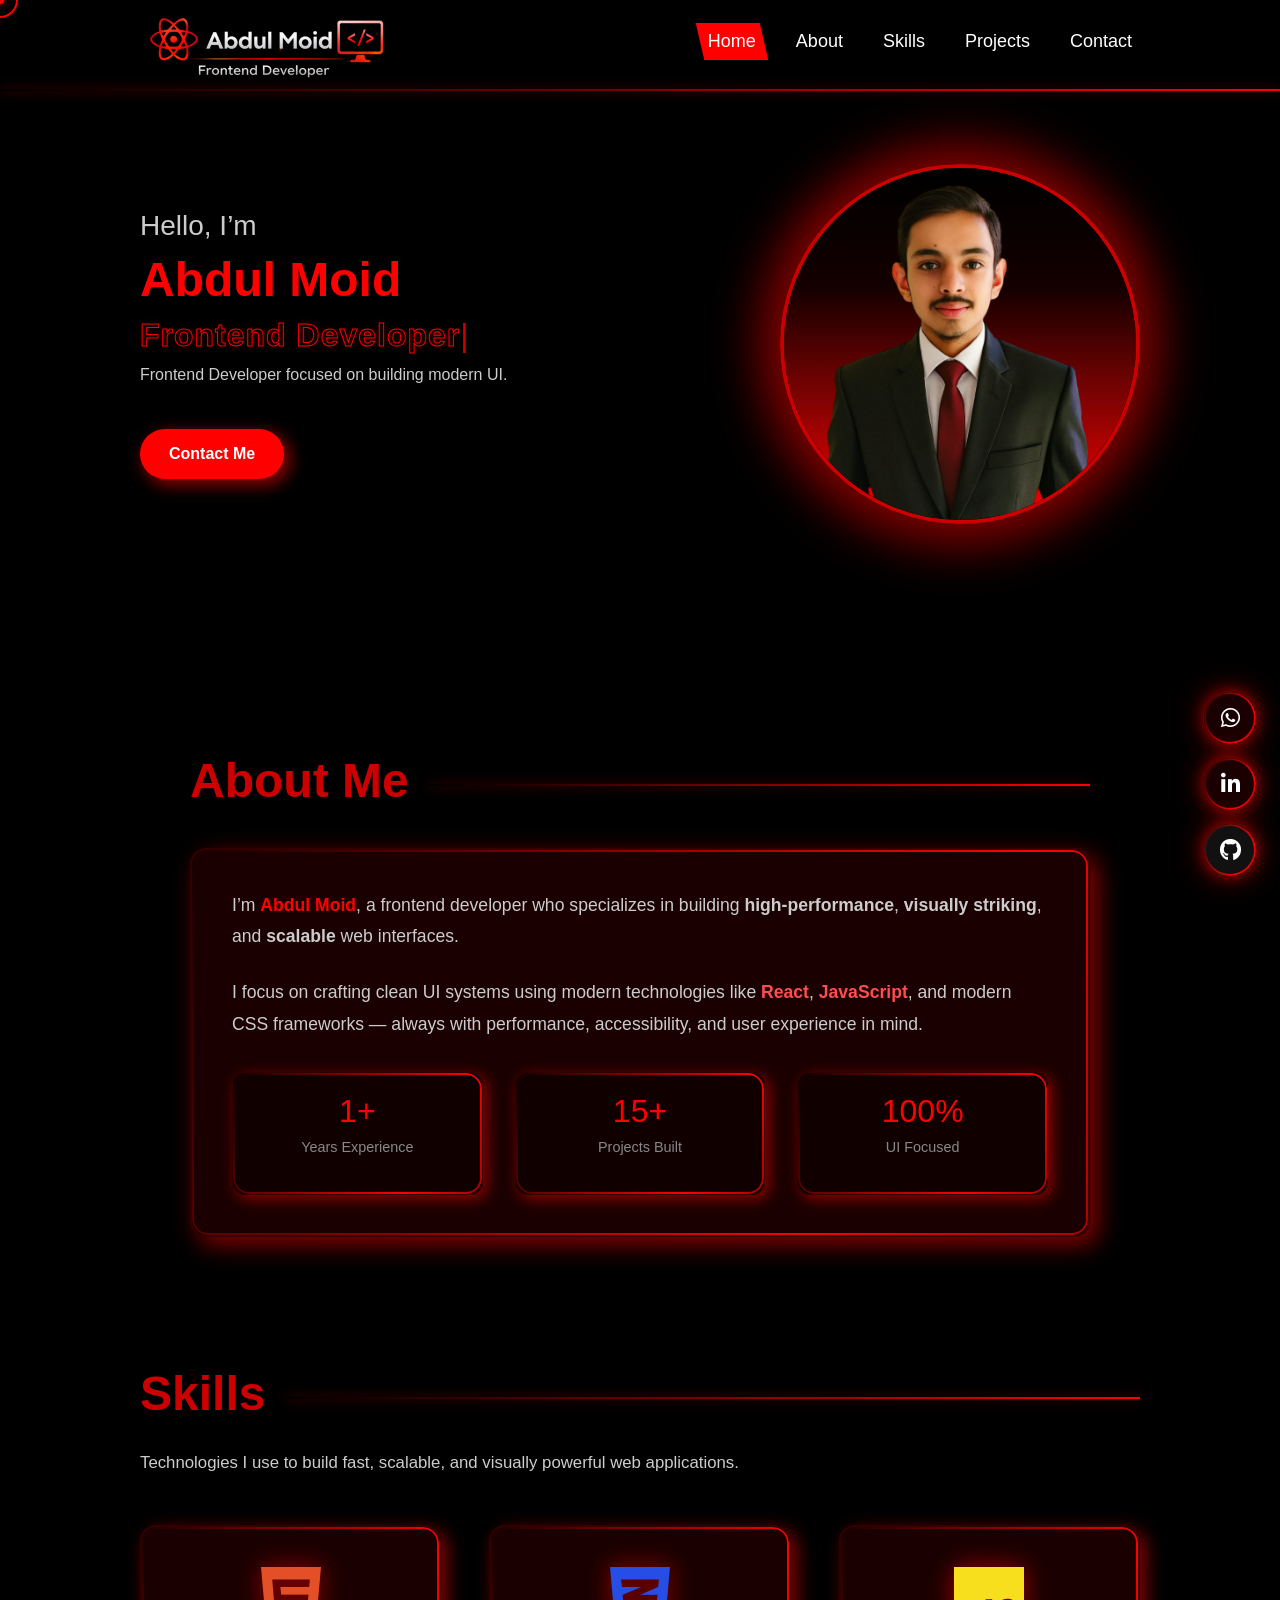
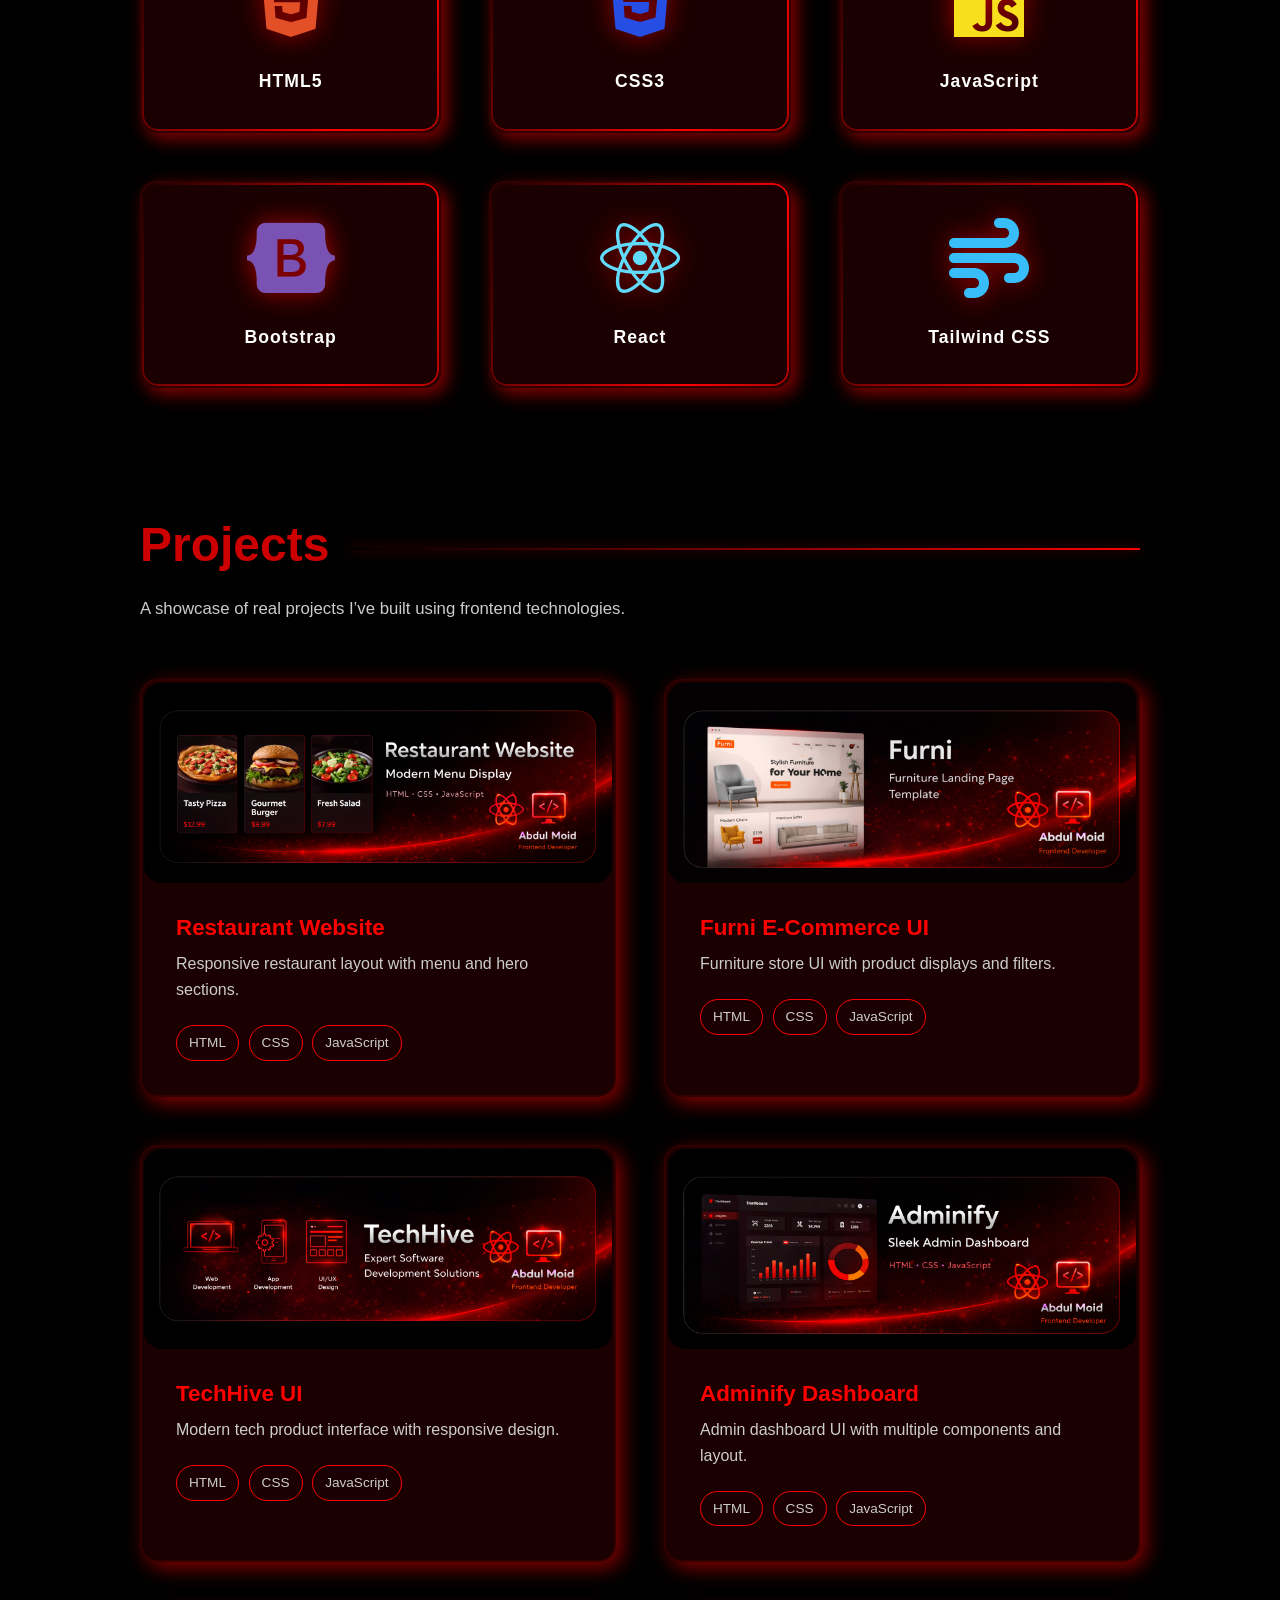
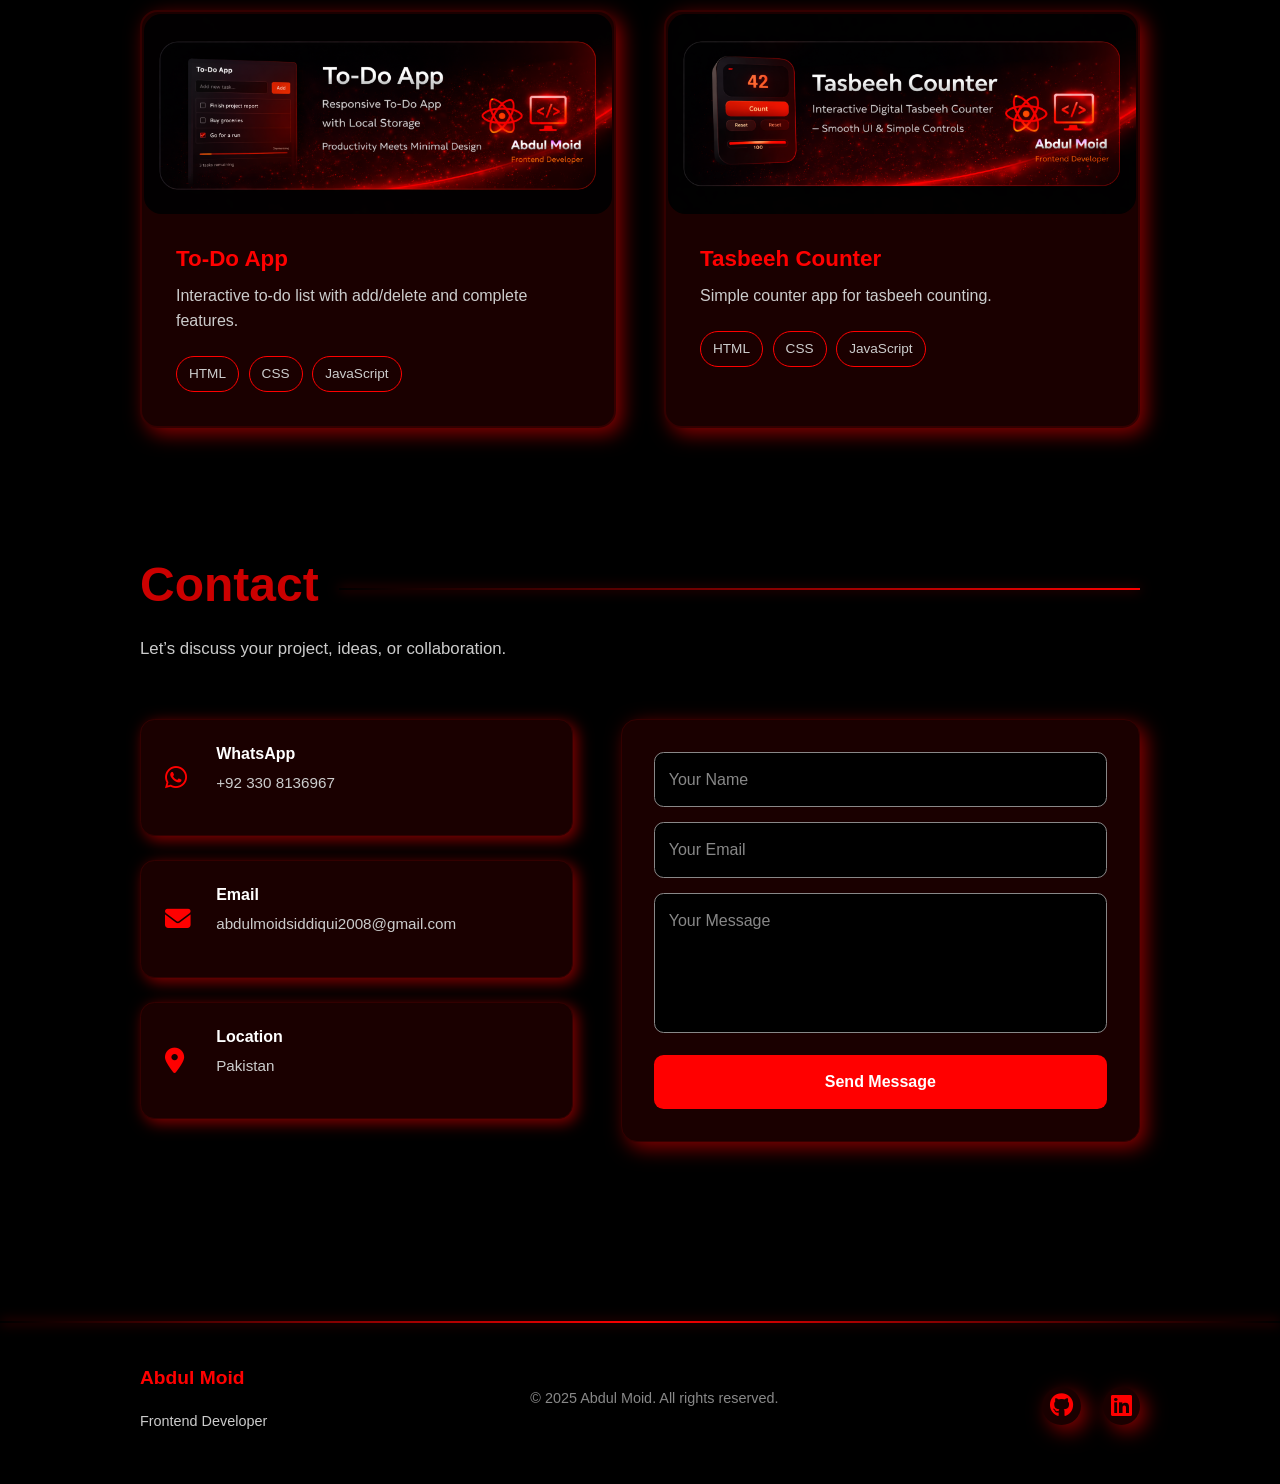
==== commit ba5f4759: "Portfoili v2" ====
--- a/index.html
+++ b/index.html
@@ -335,24 +335,24 @@
     <div class="modal fade" id="projectModal" tabindex="-1">
         <div class="modal-dialog modal-lg modal-dialog-centered">
             <div class="modal-content contact-modal">
-    
+
                 <div class="modal-header">
                     <h5 id="modalTitle"></h5>
                     <button class="btn-close btn-close-white" data-bs-dismiss="modal"></button>
                 </div>
-    
+
                 <div class="modal-body">
-    
+
                     <!-- Project Image Preview -->
                     <div class="modal-image-wrapper">
                         <img id="modalImage" alt="Project Preview">
                     </div>
-    
+
                     <!-- Animated Content -->
                     <p id="modalDescription" class="modal-line"></p>
-    
+
                     <div id="modalTech" class="project-tech modal-line"></div>
-    
+
                     <div class="modal-links modal-line">
                         <a id="modalLive" target="_blank">
                             <i class="fas fa-globe"></i> Live
@@ -361,9 +361,9 @@
                             <i class="fas fa-code"></i> Code
                         </a>
                     </div>
-    
-                </div>
-    
+
+                </div>
+
             </div>
         </div>
     </div>
@@ -486,11 +486,31 @@
     </footer>
 
 
-    <!-- WhatsApp Floating Button -->
-    <a href="https://wa.me/923308136967" class="whatsapp-float" target="_blank" aria-label="Chat on WhatsApp">
-    
-        <i class="fab fa-whatsapp"></i>
-    </a>
+    <!-- Floating Social Stack -->
+    <div class="social-float">
+
+        <!-- WhatsApp -->
+        <a href="https://wa.me/923308136967?text=Hi%20Abdul%20Moid%2C%20I%20visited%20your%20portfolio%20and%20would%20like%20to%20connect."
+            class="social-btn whatsapp" target="_blank" aria-label="Chat on WhatsApp">
+
+            <i class="fab fa-whatsapp"></i>
+        </a>
+
+        <!-- LinkedIn -->
+        <a href="https://www.linkedin.com/in/abdulmoidsiddiqui" class="social-btn linkedin" target="_blank"
+            aria-label="LinkedIn Profile">
+
+            <i class="fab fa-linkedin-in"></i>
+        </a>
+
+        <!-- GitHub -->
+        <a href="https://github.com/AbdulMoid-20" class="social-btn github" target="_blank" aria-label="GitHub Profile">
+
+            <i class="fab fa-github"></i>
+        </a>
+
+    </div>
+
 
 
     <script src="https://cdn.jsdelivr.net/npm/bootstrap@5.3.8/dist/js/bootstrap.bundle.min.js"></script>
--- a/style.css
+++ b/style.css
@@ -1313,52 +1313,100 @@
 
 
 /* ================================
-   WHATSAPP FLOAT BUTTON
-================================ */
-.whatsapp-float {
+   FLOATING SOCIAL STACK
+================================ */
+.social-float {
     position: fixed;
     bottom: 24px;
     right: 24px;
-    width: 54px;
-    height: 54px;
+    display: flex;
+    flex-direction: column;
+    gap: 14px;
+    z-index: 9999;
+}
+
+/* Base button */
+.social-btn {
+    position: relative;
+    overflow: hidden;
+    width: 52px;
+    height: 52px;
     border-radius: 50%;
-    background: var(--color-surface);
-    color: var(--color-active);
     display: flex;
     align-items: center;
     justify-content: center;
-    z-index: 9999;
+    color: var(--color-text-primary);
     text-decoration: none;
-
-    box-shadow:
-        0 0 12px var(--shadow-color),
-        0 0 30px var(--shadow-color);
-
+    font-size: 22px;
+    box-shadow: 0 0 15px rgba(0, 0, 0, 0.4);
     transition:
         transform 0.25s ease,
         box-shadow 0.25s ease;
 }
 
-/* Icon */
-.whatsapp-float i {
-    font-size: 2rem;
+.social-btn::before {
+    content: "";
+    position: absolute;
+    inset: 0;
+    padding: 2px;
+    border-radius: 50%;
+    background: linear-gradient(120deg,
+            transparent,
+            var(--color-primary),
+            transparent,
+            var(--color-focus),
+            transparent);
+    background-size: 300% 300%;
+    animation: borderFlow 6s linear infinite;
+
+    -webkit-mask:
+        linear-gradient(#000 0 0) content-box,
+        linear-gradient(#000 0 0);
+    -webkit-mask-composite: xor;
+    mask-composite: exclude;
+    pointer-events: none;
+}
+
+/* WhatsApp */
+.social-btn.whatsapp {
+    background: var(--color-surface);
+    box-shadow:
+        0 0 14px var(--shadow-color),
+        0 0 30px var(--shadow-color);
+}
+
+/* LinkedIn */
+.social-btn.linkedin {
+    background: var(--color-surface);
+    box-shadow:
+        0 0 14px var(--shadow-color),
+        0 0 30px var(--shadow-color);
+}
+
+/* GitHub */
+.social-btn.github {
+    background: #111;
+    box-shadow:
+        0 0 14px var(--shadow-color),
+        0 0 30px var(--shadow-color);
 }
 
 /* Hover */
-.whatsapp-float:hover {
+.social-btn:hover {
     transform: translateY(-4px) scale(1.05);
-    box-shadow:
-        0 0 18px var(--shadow-color),
-        0 0 40px var(--shadow-color);
-}
-
-/* Mobile spacing */
+}
+
+/* Mobile adjustment */
 @media (max-width: 768px) {
-    .whatsapp-float {
+    .social-float {
         bottom: 18px;
         right: 18px;
-        width: 50px;
-        height: 50px;
+    }
+
+    .social-btn {
+        width: 48px;
+        height: 48px;
+        font-size: 20px;
     }
 }
 
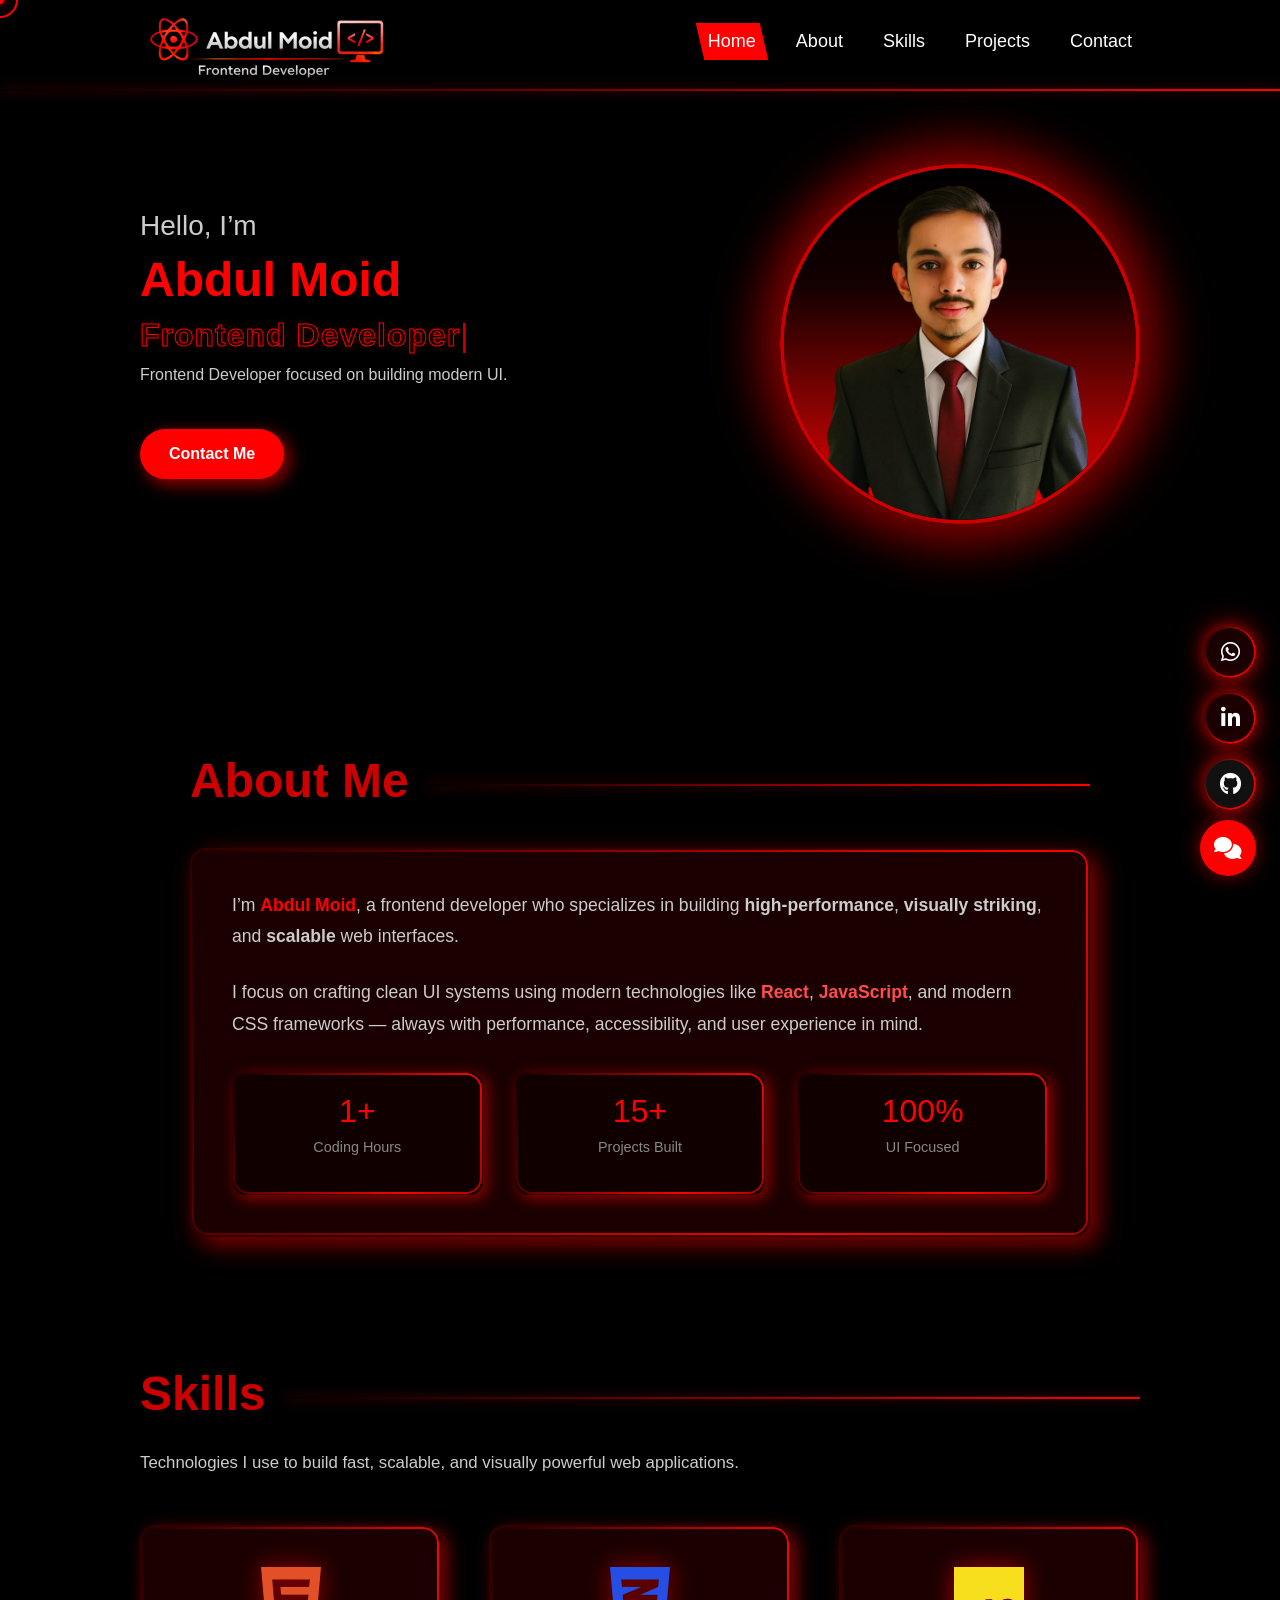
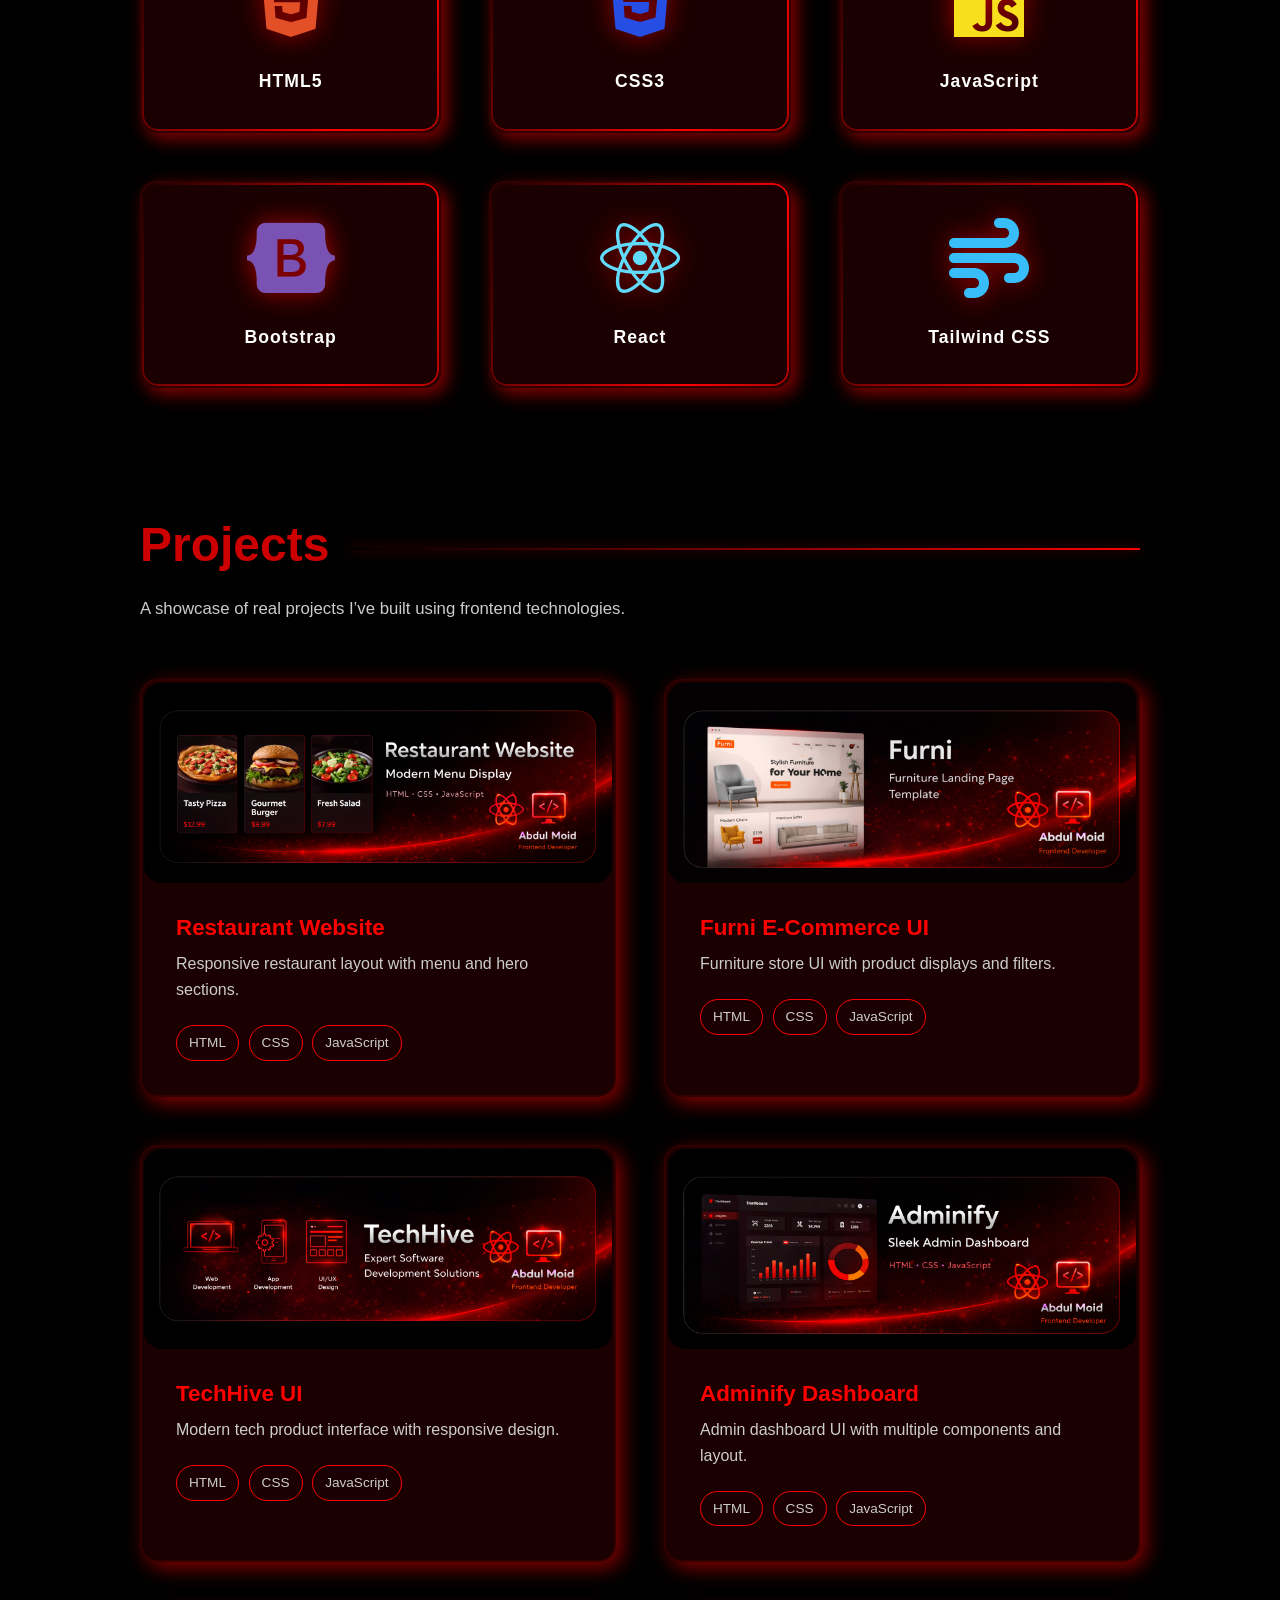
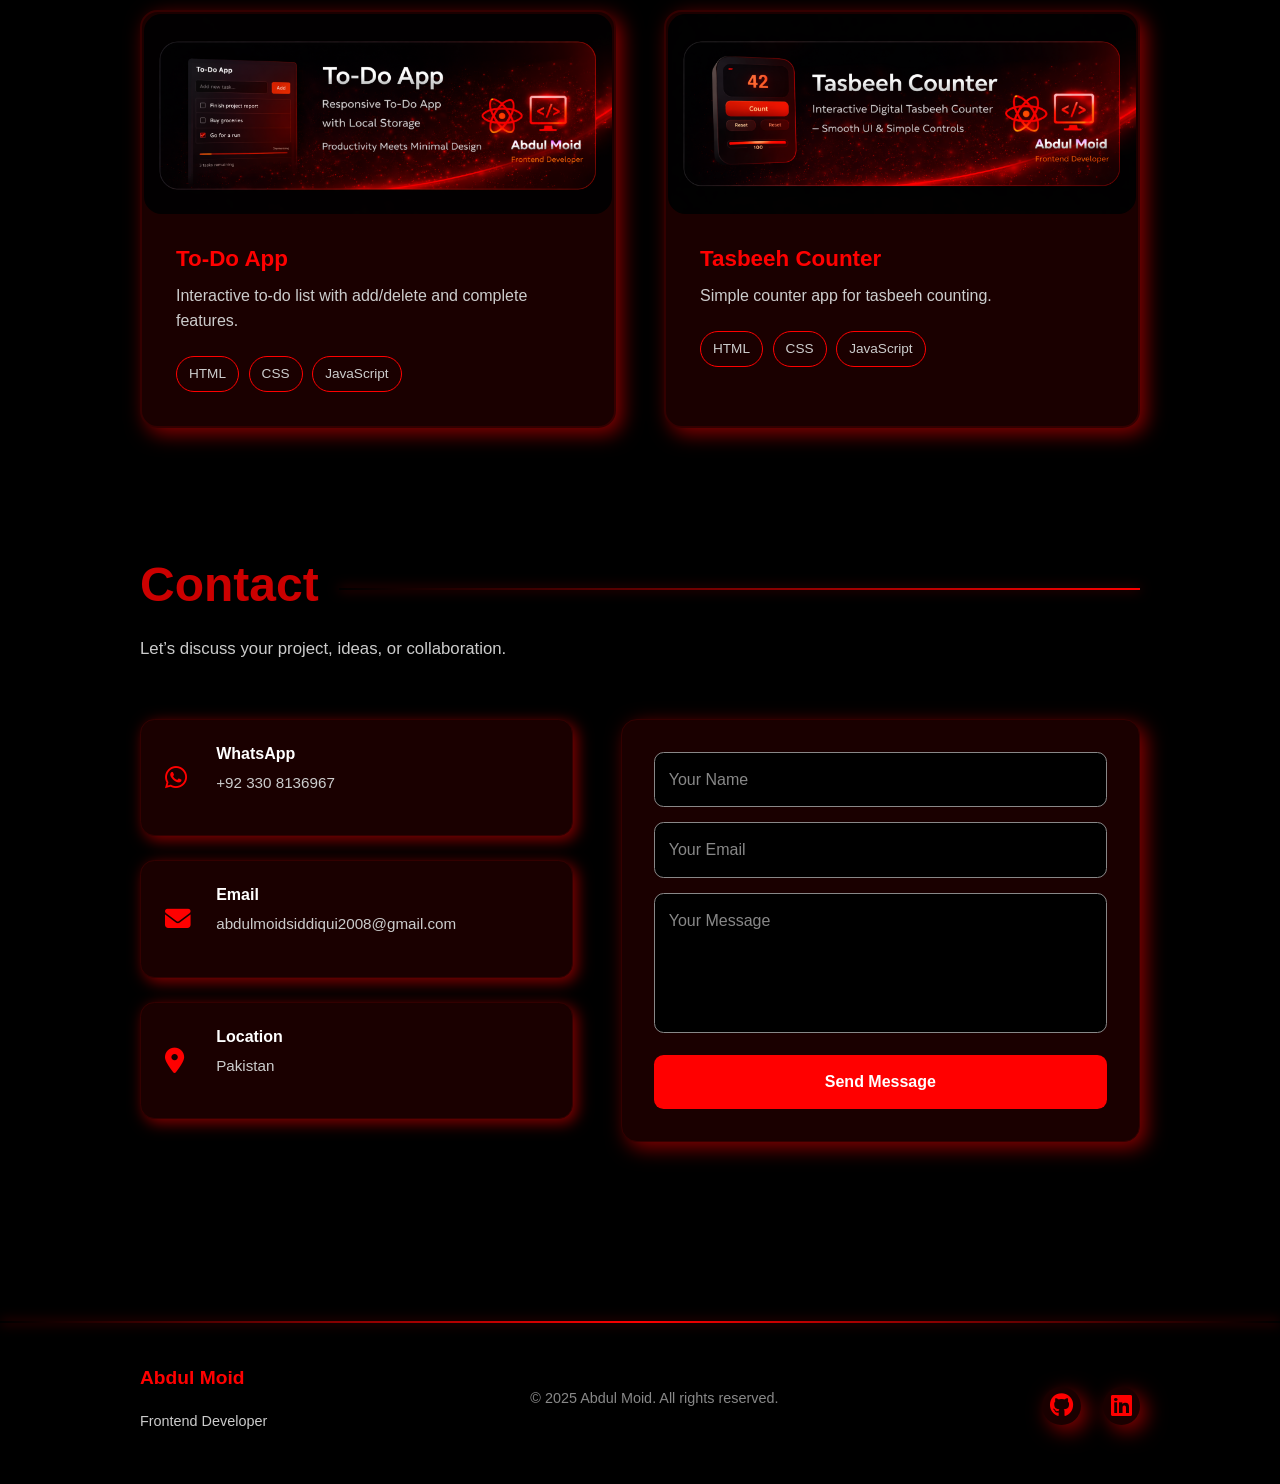
==== commit 09b1392a: "Portfoili v2" ====
--- a/index.html
+++ b/index.html
@@ -29,10 +29,15 @@
                 </a>
 
                 <!-- TOGGLER -->
-                <button class="navbar-toggler bg-primary" type="button" data-bs-toggle="collapse"
+                <!-- <button class="navbar-toggler " type="button" data-bs-toggle="collapse"
                     data-bs-target="#navbarSupportedContent">
                     <span class="navbar-toggler-icon"></span>
+                </button> -->
+                <button class="navbar-toggler custom-toggler" type="button" data-bs-toggle="collapse"
+                    data-bs-target="#navbarSupportedContent" aria-label="Toggle navigation">
+                    <span class="toggler-icon"></span>
                 </button>
+
 
                 <!-- NAV LINKS -->
                 <div class="collapse navbar-collapse" id="navbarSupportedContent">
@@ -100,8 +105,12 @@
                     <div class="about-stats">
                         <div class="stat">
                             <h3>1+</h3>
+                            <p>Coding Hours</p>
+                        </div>
+                        <!-- <div class="stat">
+                            <h3>1+</h3>
                             <p>Years Experience</p>
-                        </div>
+                        </div> -->
                         <div class="stat">
                             <h3>15+</h3>
                             <p>Projects Built</p>
@@ -511,6 +520,35 @@
 
     </div>
 
+    <!-- Chat Bot Button -->
+    <div class="chatbot-toggle" id="chatToggle">
+        <i class="fas fa-comments"></i>
+    </div>
+    
+    <!-- Chat Bot Window -->
+    <div class="chatbot-window" id="chatWindow">
+        <div class="chatbot-header">
+            <span>Portfolio Assistant</span>
+            <button id="chatClose">&times;</button>
+        </div>
+    
+        <div class="chatbot-messages" id="chatMessages">
+            <div class="bot-message">
+                👋 Hi! I’m Abdul Moid’s portfolio assistant.
+                How can I help you?
+            </div>
+        </div>
+    
+        <div class="chatbot-input">
+            <input type="text" id="chatInput" placeholder="Ask about projects, skills..." />
+            <button id="chatSend">
+                <i class="fas fa-paper-plane"></i>
+            </button>
+        </div>
+    </div>
+
+    
+    
 
 
     <script src="https://cdn.jsdelivr.net/npm/bootstrap@5.3.8/dist/js/bootstrap.bundle.min.js"></script>
--- a/style.css
+++ b/style.css
@@ -273,6 +273,77 @@
 
 .navbar .nav-item.active>a::before {
     width: 100%;
+}
+
+/* ================================
+   CUSTOM NAVBAR TOGGLER
+================================ */
+
+.custom-toggler {
+    border: none;
+    background: transparent;
+    padding: 10px;
+    box-shadow: none;
+}
+
+.custom-toggler:focus {
+    box-shadow: none;
+}
+
+.toggler-icon {
+    position: relative;
+    width: 26px;
+    height: 2px;
+    background: var(--color-primary);
+    display: block;
+    transition: background 0.3s ease;
+    box-shadow: 0 0 8px var(--shadow-color);
+}
+
+.toggler-icon::before,
+.toggler-icon::after {
+    content: "";
+    position: absolute;
+    left: 0;
+    width: 26px;
+    height: 2px;
+    background: var(--color-primary);
+    transition: transform 0.35s ease, top 0.35s ease, opacity 0.25s ease;
+    box-shadow: 0 0 8px var(--shadow-color);
+}
+
+.toggler-icon::before {
+    top: -8px;
+}
+
+.toggler-icon::after {
+    top: 8px;
+}
+
+/* ================================
+   OPEN STATE → CLOSE ICON (X)
+================================ */
+
+.custom-toggler[aria-expanded="true"] .toggler-icon {
+    background: transparent;
+}
+
+.custom-toggler[aria-expanded="true"] .toggler-icon::before {
+    top: 0;
+    transform: rotate(45deg);
+}
+
+.custom-toggler[aria-expanded="true"] .toggler-icon::after {
+    top: 0;
+    transform: rotate(-45deg);
+}
+
+.custom-toggler:hover .toggler-icon,
+.custom-toggler:hover .toggler-icon::before,
+.custom-toggler:hover .toggler-icon::after {
+    box-shadow:
+        0 0 10px var(--color-primary),
+        0 0 20px var(--shadow-color);
 }
 
 
@@ -825,7 +896,6 @@
     box-shadow: 10px 10px 30px var(--shadow-color);
 }
 
-/* Image */
 .project-image {
     position: relative;
     height: 200px;
@@ -844,7 +914,6 @@
     transform: scale(1.1);
 }
 
-/* Overlay */
 .project-overlay {
     position: absolute;
     inset: 0;
@@ -892,7 +961,6 @@
     opacity: 1;
 }
 
-/* Content */
 .project-content {
     padding: 2rem;
 }
@@ -910,7 +978,6 @@
     line-height: 1.6;
 }
 
-/* Tech */
 .project-tech {
     display: flex;
     gap: 0.6rem;
@@ -928,14 +995,9 @@
 }
 
 /* ================================
-   PROJECT MODAL (PROFESSIONAL)
-================================ */
-
-/* Modal container */
+   PROJECT MODAL 
+================================ */
 .contact-modal {
-    /* background: linear-gradient(145deg,
-            rgba(255, 0, 0, 0.08),
-            rgba(0, 0, 0, 0.85)); */
     background: var(--color-surface);
     border: 2px solid var(--border-color);
     border-radius: 1.2rem;
@@ -943,7 +1005,6 @@
     color: var(--color-text-primary);
     overflow: hidden;
 }
-
 
 /* Header */
 .contact-modal .modal-header {
@@ -1007,13 +1068,11 @@
     box-shadow: 0 0 10px var(--shadow-color);
 }
 
-/* Links */
 .modal-links {
     display: flex;
     gap: 1.5rem;
 }
 
-/* Buttons */
 .modal-links a {
     position: relative;
     overflow: hidden;
@@ -1054,12 +1113,10 @@
     pointer-events: none;
 }
 
-
 .modal-links a i {
     font-size: 1rem;
 }
 
-/* Hover */
 .modal-links a:hover {
     background: var(--color-primary);
     color: #fff;
@@ -1067,7 +1124,6 @@
     box-shadow: 0 0 20px var(--shadow-color);
 }
 
-/* Modal animation (smooth entrance) */
 .modal.fade .modal-dialog {
     transform: translateY(30px) scale(0.95);
     transition: transform 0.35s ease, opacity 0.35s ease;
@@ -1077,9 +1133,6 @@
     transform: translateY(0) scale(1);
 }
 
-/* ================================
-   MODAL IMAGE PREVIEW
-================================ */
 .modal-image-wrapper {
     width: 100%;
     height: 280px;
@@ -1096,9 +1149,6 @@
     object-fit: cover;
 }
 
-/* ================================
-   LINE-BY-LINE ANIMATION
-================================ */
 .modal-line {
     opacity: 0;
     transform: translateY(14px);
@@ -1121,17 +1171,6 @@
     to {
         opacity: 1;
         transform: translateY(0);
-    }
-}
-
-/* Responsive */
-@media (max-width: 576px) {
-    .modal-links {
-        flex-direction: column;
-    }
-
-    .modal-links a {
-        justify-content: center;
     }
 }
 
@@ -1317,7 +1356,7 @@
 ================================ */
 .social-float {
     position: fixed;
-    bottom: 24px;
+    bottom: 90px;
     right: 24px;
     display: flex;
     flex-direction: column;
@@ -1396,18 +1435,135 @@
     transform: translateY(-4px) scale(1.05);
 }
 
-/* Mobile adjustment */
-@media (max-width: 768px) {
-    .social-float {
-        bottom: 18px;
-        right: 18px;
-    }
-
-    .social-btn {
-        width: 48px;
-        height: 48px;
-        font-size: 20px;
-    }
+
+
+
+/* ================================
+   CHAT BOT
+================================ */
+
+.chatbot-toggle {
+    position: fixed;
+    bottom: 24px;
+    right: 24px;
+    width: 56px;
+    height: 56px;
+    border-radius: 50%;
+    background: var(--color-primary);
+    color: #fff;
+    display: flex;
+    align-items: center;
+    justify-content: center;
+    font-size: 22px;
+    cursor: pointer;
+    z-index: 9999;
+    box-shadow: 0 0 20px var(--shadow-color);
+    transition: transform 0.25s ease;
+}
+
+.chatbot-toggle:hover {
+    transform: scale(1.08);
+}
+
+/* Chat window */
+.chatbot-window {
+    position: fixed;
+    bottom: 90px;
+    right: 24px;
+    width: 320px;
+    max-height: 420px;
+    background: rgba(0, 0, 0, 0.85);
+    border: 2px solid var(--border-color);
+    border-radius: 1rem;
+    display: flex;
+    flex-direction: column;
+    overflow: hidden;
+    z-index: 9999;
+    opacity: 0;
+    transform: translateY(20px);
+    pointer-events: none;
+    transition: all 0.3s ease;
+}
+
+.chatbot-window.active {
+    opacity: 1;
+    transform: translateY(0);
+    pointer-events: auto;
+}
+
+/* Header */
+.chatbot-header {
+    padding: 14px;
+    background: rgba(255, 0, 0, 0.15);
+    color: var(--color-primary);
+    font-weight: 600;
+    display: flex;
+    justify-content: space-between;
+    align-items: center;
+}
+
+.chatbot-header button {
+    background: none;
+    border: none;
+    color: #fff;
+    font-size: 22px;
+    cursor: pointer;
+}
+
+/* Messages */
+.chatbot-messages {
+    padding: 14px;
+    flex: 1;
+    overflow-y: auto;
+    font-size: 0.9rem;
+}
+
+.bot-message,
+.user-message {
+    margin-bottom: 12px;
+    padding: 10px 14px;
+    border-radius: 12px;
+    max-width: 85%;
+    line-height: 1.4;
+}
+
+.bot-message {
+    background: rgba(255, 0, 0, 0.15);
+    color: var(--color-text-secondary);
+}
+
+.user-message {
+    background: var(--color-primary);
+    color: #fff;
+    margin-left: auto;
+}
+
+/* Input */
+.chatbot-input {
+    display: flex;
+    padding: 10px;
+    border-top: 1px solid var(--border-color);
+}
+
+.chatbot-input input {
+    flex: 1;
+    background: transparent;
+    border: 1px solid var(--border-color);
+    border-radius: 20px;
+    padding: 8px 12px;
+    color: #fff;
+    outline: none;
+}
+
+.chatbot-input button {
+    margin-left: 8px;
+    background: var(--color-primary);
+    border: none;
+    color: #fff;
+    border-radius: 50%;
+    width: 36px;
+    height: 36px;
+    cursor: pointer;
 }
 
 
@@ -1529,20 +1685,206 @@
 }
 
 
-/* Responsive */
+
+
+/* =====================================
+   GLOBAL RESPONSIVE FIXES
+===================================== */
+
+/* Container scaling */
+@media (max-width: 1200px) {
+    .container {
+        width: 90vw;
+    }
+}
+
 @media (max-width: 768px) {
-    .footer-wrapper {
-        flex-direction: column;
+    .container {
+        width: 94vw;
+    }
+}
+
+/* Disable custom cursor on mobile (important) */
+@media (hover: none) {
+
+    body,
+    a,
+    button,
+    .btn {
+        cursor: auto !important;
+    }
+
+    .cursor-core,
+    .cursor-ring,
+    .lightning-spark {
+        display: none !important;
+    }
+}
+
+/* =====================================
+   HEADER / NAVBAR
+===================================== */
+
+@media (max-width: 991px) {
+    .logo-container {
+        width: 180px;
+        height: 55px;
+    }
+
+    .navbar-nav {
+        border-radius: 1rem;
+        padding: 1.5rem;
+        margin-top: 1rem;
+        gap: 1.2rem !important;
         text-align: center;
     }
 
-    .footer-right {
-        justify-content: center;
-    }
-}
-
-
-
-/* ================================
-   ABOUT CARD – ANIMATED BORDER
-================================ */+    .navbar .nav-item a {
+        font-size: 1rem;
+    }
+}
+
+/* =====================================
+   HERO SECTION
+===================================== */
+
+@media (max-width: 991px) {
+    .hero {
+        margin: 120px 0 60px;
+    }
+
+    .hero .container {
+        flex-direction: column-reverse;
+        text-align: center;
+        gap: 3rem;
+    }
+
+    .hero-content p {
+        margin: 0 auto;
+    }
+}
+
+@media (max-width: 576px) {
+    .hero-content h1 {
+        font-size: 2.1rem;
+    }
+
+    .typewriter-text {
+        font-size: 2rem;
+    }
+
+    .hero-image img {
+        width: 260px;
+        height: 260px;
+    }
+}
+
+/* =====================================
+   SECTION HEADERS
+===================================== */
+
+@media (max-width: 768px) {
+
+    .section-header-line h2,
+    .about-header h2,
+    .skills-header h2 {
+        font-size: 2.2rem;
+    }
+}
+
+/* =====================================
+   ABOUT SECTION
+===================================== */
+
+@media (max-width: 768px) {
+    .about-card {
+        padding: 2rem 1.5rem;
+    }
+
+    .about-stats {
+        grid-template-columns: 1fr;
+    }
+}
+
+/* =====================================
+   SKILLS SECTION
+===================================== */
+
+@media (max-width: 576px) {
+    .skills-grid {
+        gap: 2rem;
+    }
+
+    .skill i {
+        font-size: 64px;
+    }
+}
+
+/* =====================================
+   PROJECTS SECTION
+===================================== */
+
+@media (max-width: 576px) {
+    .projects-grid {
+        grid-template-columns: 1fr;
+    }
+
+    .project-content {
+        padding: 1.6rem;
+    }
+}
+
+/* =====================================
+   CONTACT SECTION
+===================================== */
+
+@media (max-width: 768px) {
+    .contact-wrapper {
+        gap: 2rem;
+    }
+
+    .contact-form {
+        padding: 1.6rem;
+    }
+}
+
+/* =====================================
+   FLOATING UI (SOCIAL + CHATBOT)
+===================================== */
+
+@media (max-width: 576px) {
+    .social-float {
+        right: 14px;
+        gap: 10px;
+    }
+
+    .chatbot-toggle {
+        bottom: 18px;
+        right: 16px;
+        width: 48px;
+        height: 48px;
+        font-size: 18px;
+    }
+
+    .chatbot-window {
+        right: 10px;
+        width: calc(100vw - 20px);
+        max-height: 70vh;
+    }
+}
+
+/* =====================================
+   FOOTER
+===================================== */
+
+@media (max-width: 768px) {
+    .footer {
+        padding: 2rem 1rem;
+    }
+
+    .footer-name {
+        font-size: 1.1rem;
+    }
+}
+
+
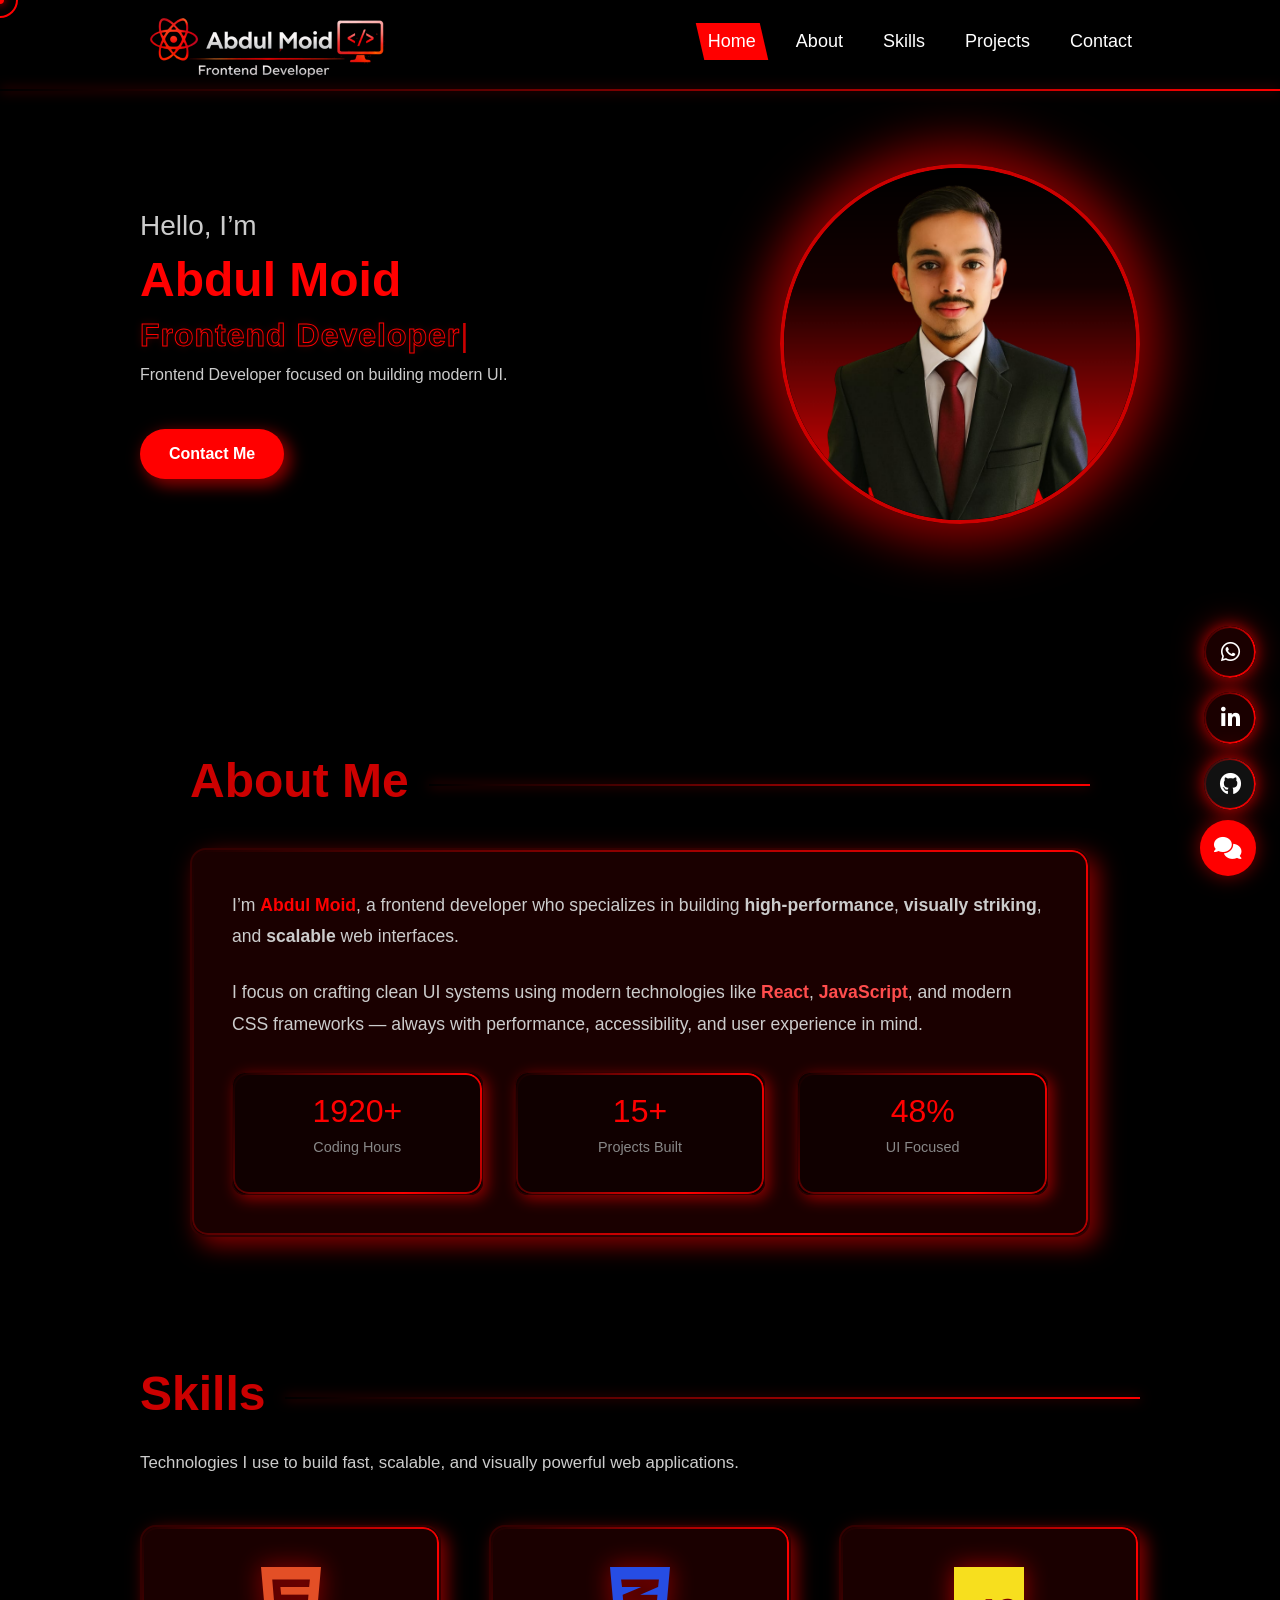
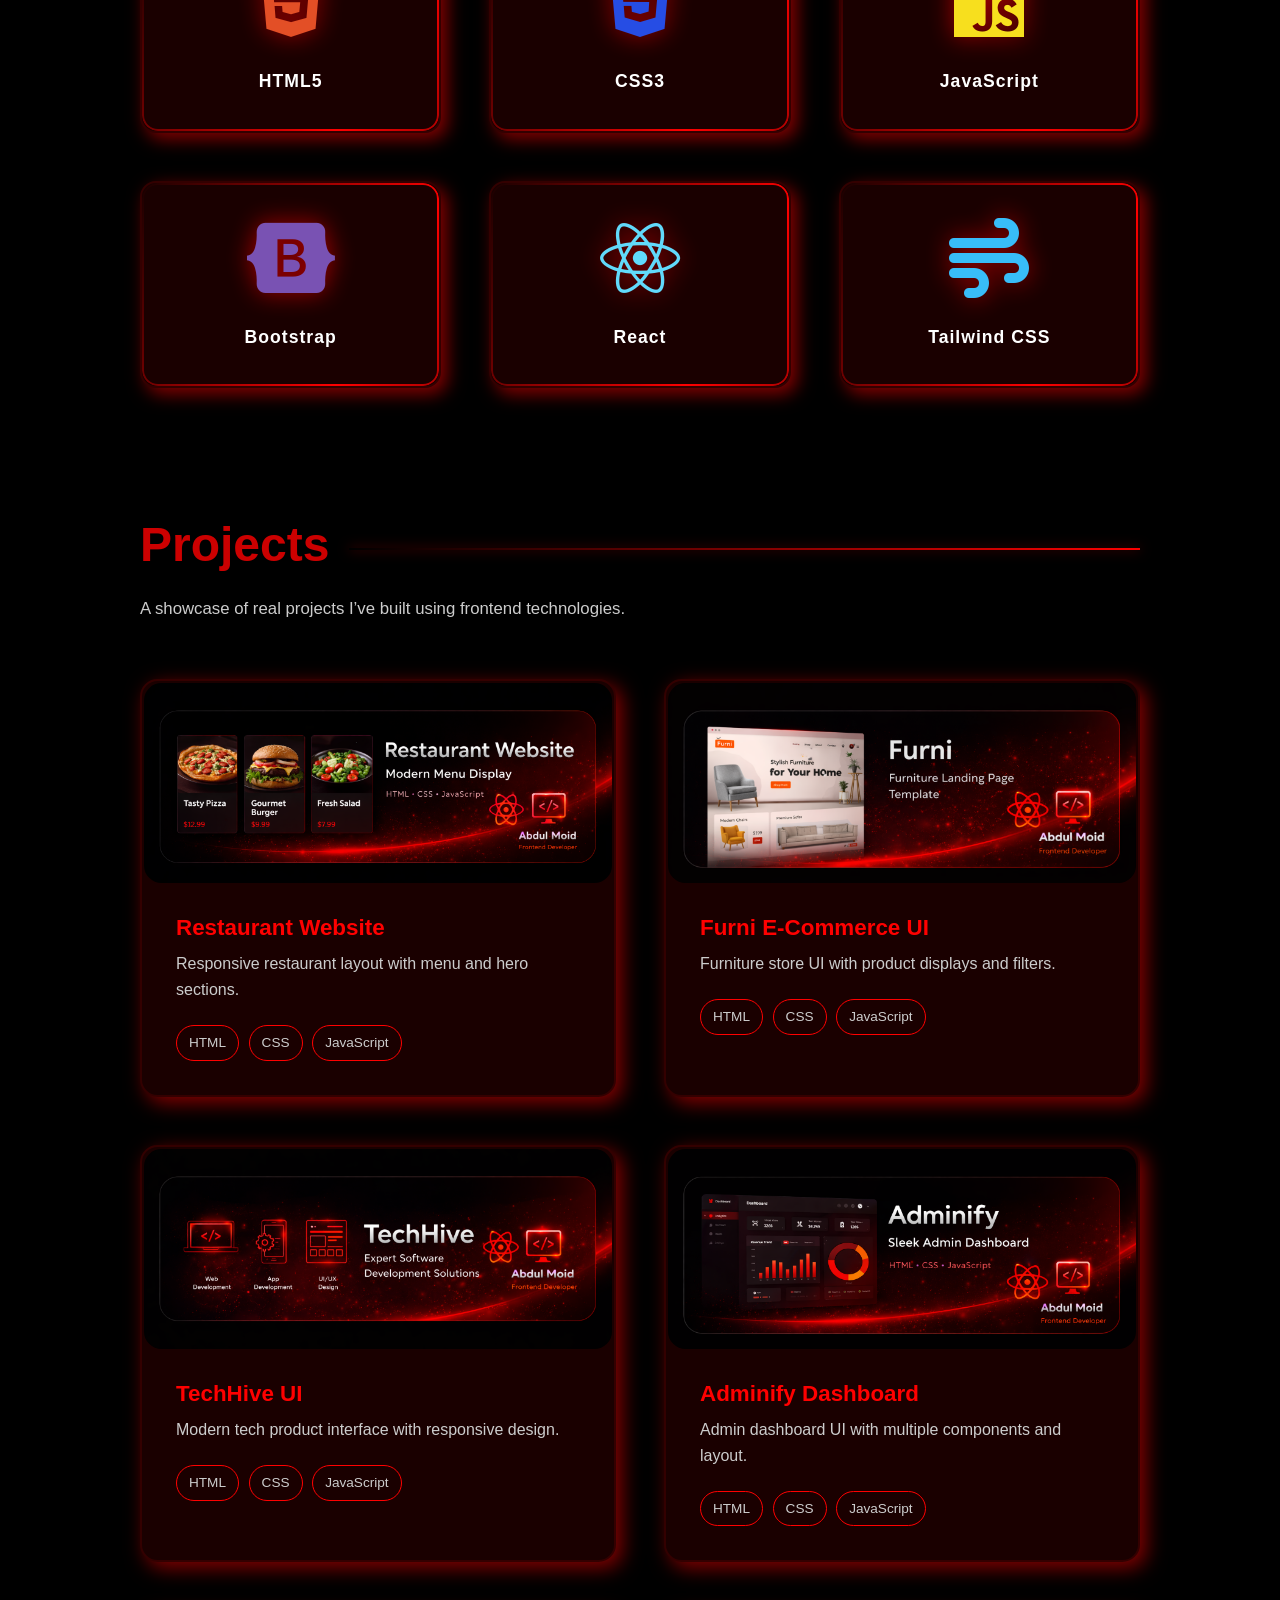
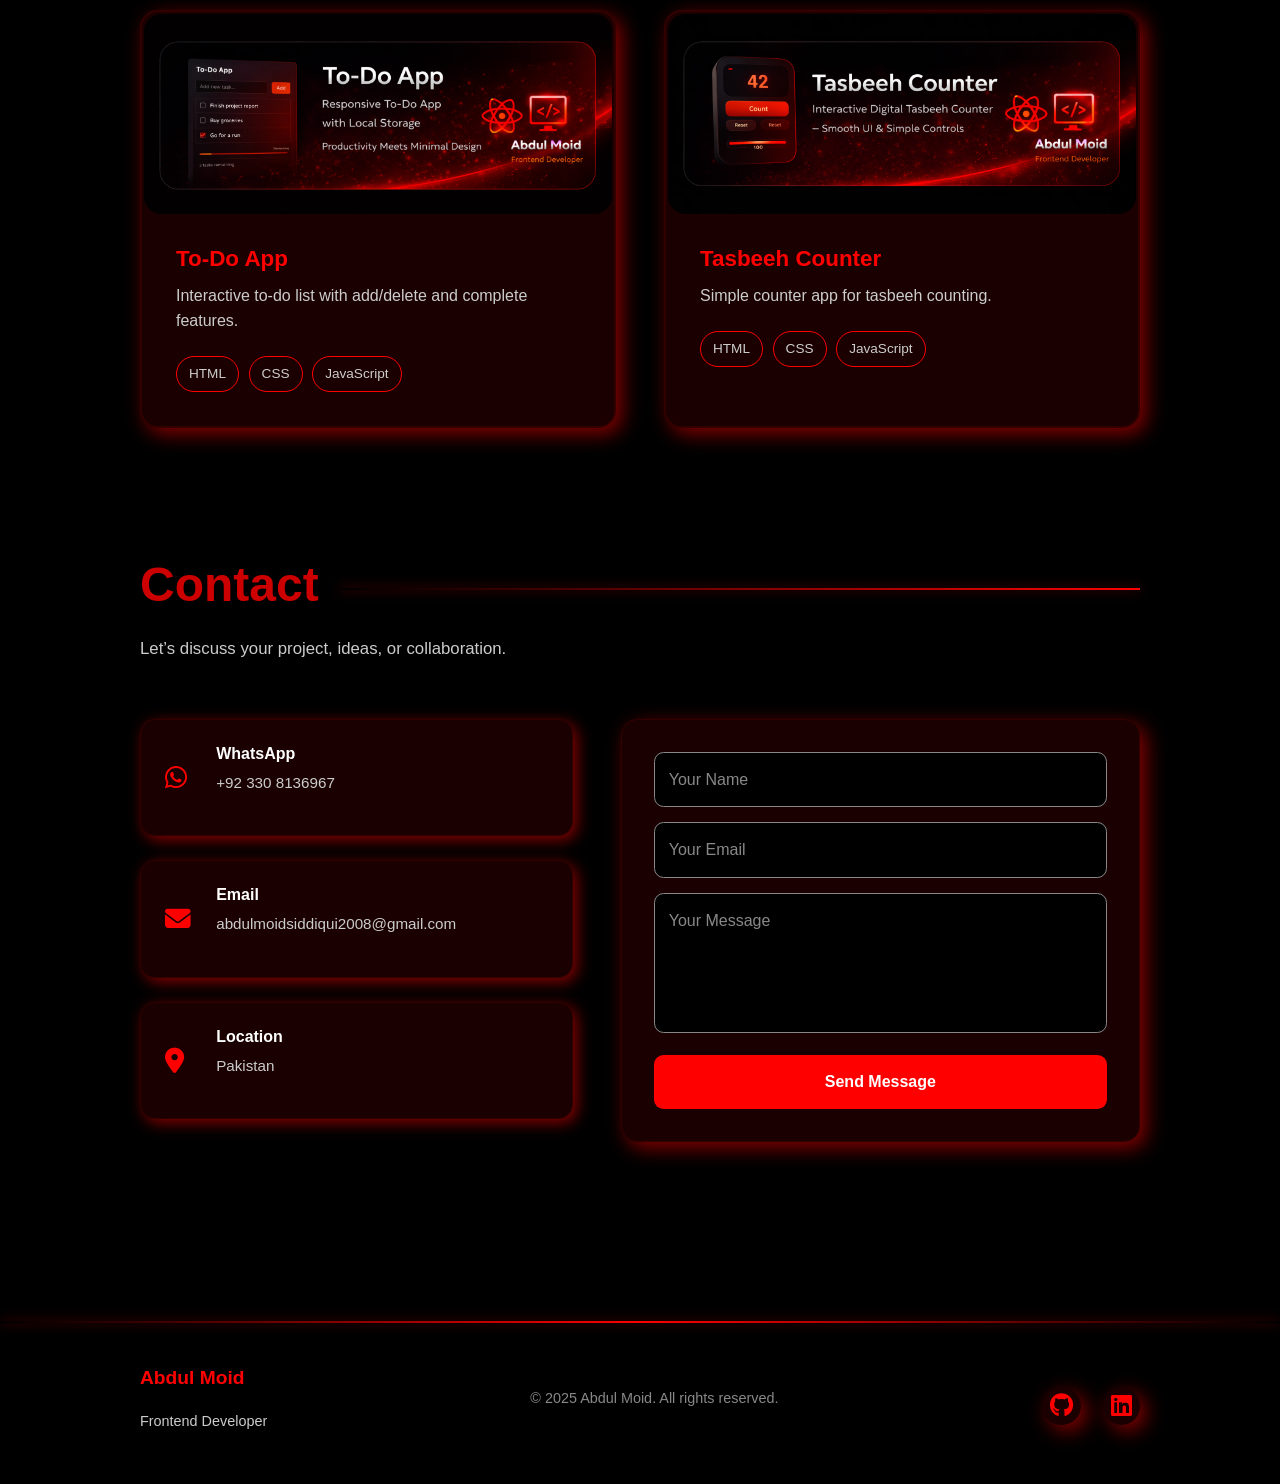
==== commit 461e5dab: "Portfoili v2" ====
--- a/index.html
+++ b/index.html
@@ -11,6 +11,7 @@
     <!-- Bootstrap -->
     <link href="https://cdn.jsdelivr.net/npm/bootstrap@5.3.8/dist/css/bootstrap.min.css" rel="stylesheet"
         integrity="sha384-sRIl4kxILFvY47J16cr9ZwB07vP4J8+LH7qKQnuqkuIAvNWLzeN8tE5YBujZqJLB" crossorigin="anonymous">
+    <link href="https://unpkg.com/aos@2.3.4/dist/aos.css" rel="stylesheet">
     <link rel="stylesheet" href="style.css">
     <link rel="shortcut icon" href="./assets/favicon.ico" type="image/x-icon">
 </head>
@@ -23,24 +24,20 @@
 
                 <!-- LOGO -->
                 <a href="#" class="navbar-brand">
-                    <div class="logo-container">
+                    <div class="logo-container" data-aos="fade-right">
                         <img src="./assets/logo-2.png" alt="logo" class="logo">
                     </div>
                 </a>
 
                 <!-- TOGGLER -->
-                <!-- <button class="navbar-toggler " type="button" data-bs-toggle="collapse"
-                    data-bs-target="#navbarSupportedContent">
-                    <span class="navbar-toggler-icon"></span>
-                </button> -->
                 <button class="navbar-toggler custom-toggler" type="button" data-bs-toggle="collapse"
-                    data-bs-target="#navbarSupportedContent" aria-label="Toggle navigation">
+                    data-bs-target="#navbarSupportedContent" aria-label="Toggle navigation" data-aos="fade-left">
                     <span class="toggler-icon"></span>
                 </button>
 
 
                 <!-- NAV LINKS -->
-                <div class="collapse navbar-collapse" id="navbarSupportedContent">
+                <div class="collapse navbar-collapse" id="navbarSupportedContent" data-aos="fade-left">
                     <ul class="navbar-nav ms-auto gap-4 align-items-center">
                         <li class="nav-item"><a class="nav-link" href="#home">Home</a></li>
                         <li class="nav-item"><a class="nav-link" href="#about">About</a></li>
@@ -60,7 +57,7 @@
     <section id="home" class="section hero">
         <div class="container hero-wrapper">
 
-            <div class="hero-content">
+            <div class="hero-content" data-aos="fade-right">
                 <h3>Hello, I’m</h3>
                 <h1>Abdul Moid</h1>
                 <h2><span id="typewriter" class="typewriter-text"></span><span class="cursor">|</span></h2>
@@ -68,7 +65,7 @@
                 <a href="#contact" class="btn">Contact Me</a>
             </div>
 
-            <div class="hero-image">
+            <div class="hero-image" data-aos="fade-left">
                 <img src="./assets/profile-new.png" alt="">
             </div>
 
@@ -82,12 +79,12 @@
 
             <div class="about-wrapper">
 
-                <div class="about-header">
+                <div class="about-header" data-aos="fade-up">
                     <h2>About Me</h2>
                     <span class="section-line"></span>
                 </div>
 
-                <div class="about-card">
+                <div class="about-card" data-aos="zoom-in">
                     <p class="about-text">
                         I’m <span class="highlight">Abdul Moid</span>, a frontend developer who specializes in
                         building <strong>high-performance</strong>, <strong>visually striking</strong>, and
@@ -102,24 +99,25 @@
                         and user experience in mind.
                     </p>
 
-                    <div class="about-stats">
-                        <div class="stat">
-                            <h3>1+</h3>
+                    <div class="about-stats" id="aboutStats">
+
+                        <div class="stat" data-aos="fade-up" data-aos-delay="0">
+                            <h3 id="codingHours" data-target="0">0+</h3>
                             <p>Coding Hours</p>
                         </div>
-                        <!-- <div class="stat">
-                            <h3>1+</h3>
-                            <p>Years Experience</p>
-                        </div> -->
-                        <div class="stat">
-                            <h3>15+</h3>
+
+                        <div class="stat" data-aos="fade-up" data-aos-delay="150">
+                            <h3 data-target="15">0+</h3>
                             <p>Projects Built</p>
                         </div>
-                        <div class="stat">
-                            <h3>100%</h3>
+
+                        <div class="stat" data-aos="fade-up" data-aos-delay="300">
+                            <h3 data-target="100">0%</h3>
                             <p>UI Focused</p>
                         </div>
-                    </div>
+
+                    </div>
+
                 </div>
 
             </div>
@@ -132,7 +130,7 @@
     <section id="skills" class="skills-section">
         <div class="container">
 
-            <div class="skills-header">
+            <div class="skills-header" data-aos="fade-up">
                 <h2>Skills</h2>
                 <span class="section-line"></span>
             </div>
@@ -144,32 +142,32 @@
 
             <div class="skills-grid">
 
-                <div class="skill">
+                <div class="skill" data-aos="zoom-in" data-aos-delay="0">
                     <i class="fab fa-html5 html"></i>
                     <span>HTML5</span>
                 </div>
 
-                <div class="skill">
+                <div class="skill" data-aos="zoom-in" data-aos-delay="100">
                     <i class="fab fa-css3-alt css"></i>
                     <span>CSS3</span>
                 </div>
 
-                <div class="skill">
+                <div class="skill" data-aos="zoom-in" data-aos-delay="200">
                     <i class="fab fa-js js"></i>
                     <span>JavaScript</span>
                 </div>
 
-                <div class="skill">
+                <div class="skill" data-aos="zoom-in" data-aos-delay="300">
                     <i class="fab fa-bootstrap bootstrap"></i>
                     <span>Bootstrap</span>
                 </div>
 
-                <div class="skill">
+                <div class="skill" data-aos="zoom-in" data-aos-delay="400">
                     <i class="fab fa-react react"></i>
                     <span>React</span>
                 </div>
 
-                <div class="skill">
+                <div class="skill" data-aos="zoom-in" data-aos-delay="500">
                     <i class="fas fa-wind tailwind"></i>
                     <span>Tailwind CSS</span>
                 </div>
@@ -199,7 +197,7 @@
                 <div class="project-card reveal" data-title="Restaurant Website"
                     data-long="A responsive restaurant website built with HTML, CSS and JavaScript. It features a menu, hero section, and responsive layout."
                     data-tech="HTML,CSS,JavaScript" data-live="https://abdulmoid-20.github.io/Restaurant"
-                    data-code="https://github.com/AbdulMoid-20/Resturant.git">
+                    data-code="https://github.com/AbdulMoid-20/Resturant.git" data-aos="fade-up" data-aos-delay="0">
 
                     <div class="project-image">
                         <img src="./assets/resturant.png" alt="Restaurant Website">
@@ -219,7 +217,7 @@
                 <div class="project-card reveal" data-title="Furni E-Commerce UI"
                     data-long="A furniture store frontend UI built with HTML, CSS and JavaScript. Includes product listings, filters, and responsive design."
                     data-tech="HTML,CSS,JavaScript" data-live="https://abdulmoid-20.github.io/Furni"
-                    data-code="https://github.com/AbdulMoid-20/Furni.git">
+                    data-code="https://github.com/AbdulMoid-20/Furni.git" data-aos="fade-up" data-aos-delay="120">
 
                     <div class="project-image">
                         <img src="assets/furni.png" alt="Furni Website">
@@ -239,7 +237,7 @@
                 <div class="project-card reveal" data-title="TechHive"
                     data-long="A modern tech product UI showcasing responsive design and interactive elements built with modern frontend tools."
                     data-tech="HTML,CSS,JavaScript" data-live="https://abdulmoid-20.github.io/TechHive"
-                    data-code="https://github.com/AbdulMoid-20/TechHive.git">
+                    data-code="https://github.com/AbdulMoid-20/TechHive.git" data-aos="fade-up" data-aos-delay="240">
 
                     <div class="project-image">
                         <img src="assets/TechHive software solutions banner.png" alt="TechHive">
@@ -259,7 +257,7 @@
                 <div class="project-card reveal" data-title="Adminify Dashboard"
                     data-long="A dashboard UI with stats, cards and charts interface built with HTML, CSS, and JavaScript."
                     data-tech="HTML,CSS,JavaScript" data-live="https://abdulmoid-20.github.io/Adminify"
-                    data-code="https://github.com/AbdulMoid-20/Adminify.git">
+                    data-code="https://github.com/AbdulMoid-20/Adminify.git" data-aos="fade-up" data-aos-delay="360">
 
                     <div class="project-image">
                         <img src="assets/adminify.png" alt="Adminify Dashboard">
@@ -279,7 +277,7 @@
                 <div class="project-card reveal" data-title="To-Do App"
                     data-long="A functional To-Do list application with add, delete and mark-complete features built using vanilla JavaScript."
                     data-tech="HTML,CSS,JavaScript" data-live="https://abdulmoid-20.github.io/To-Do-App"
-                    data-code="https://github.com/AbdulMoid-20/To-Do-App.git">
+                    data-code="https://github.com/AbdulMoid-20/To-Do-App.git" data-aos="fade-up" data-aos-delay="480">
 
                     <div class="project-image">
                         <img src="assets/todo.png" alt="To-Do App">
@@ -299,7 +297,8 @@
                 <div class="project-card reveal" data-title="Tasbeeh Counter"
                     data-long="A digital counter app built to count tasbeeh with simple controls and UI."
                     data-tech="HTML,CSS,JavaScript" data-live="https://abdulmoid-20.github.io/Tasbeeh-Counter"
-                    data-code="https://github.com/AbdulMoid-20/Tasbeeh-Counter.git">
+                    data-code="https://github.com/AbdulMoid-20/Tasbeeh-Counter.git" data-aos="fade-up"
+                    data-aos-delay="480">
 
                     <div class="project-image">
                         <img src="assets/tasbeeh.png" alt="Tasbeeh Counter">
@@ -383,7 +382,7 @@
         <div class="container">
 
             <!-- Section Header (same as Skills) -->
-            <div class="section-header-line">
+            <div class="section-header-line" data-aos="fade-up">
                 <h2>Contact</h2>
                 <span class="section-line"></span>
             </div>
@@ -395,7 +394,7 @@
             <div class="contact-wrapper">
 
                 <!-- Contact Info -->
-                <div class="contact-info">
+                <div class="contact-info" data-aos="fade-right">
 
                     <div class="info-item whatsapp-item" onclick="openWhatsApp()" title="Chat on WhatsApp">
 
@@ -430,7 +429,7 @@
                 </div>
 
                 <!-- Contact Form -->
-                <form id="contactForm" class="contact-form">
+                <form id="contactForm" class="contact-form" data-aos="fade-left">
                     <input type="text" id="name" placeholder="Your Name">
                     <input type="email" id="email" placeholder="Your Email">
                     <textarea id="message" placeholder="Your Message"></textarea>
@@ -473,16 +472,16 @@
 
         <div class="container footer-wrapper">
 
-            <div class="footer-left">
+            <div class="footer-left" data-aos="fade-up">
                 <p class="footer-name">Abdul Moid</p>
                 <p class="footer-role">Frontend Developer</p>
             </div>
 
-            <div class="footer-center">
+            <div class="footer-center" data-aos="fade-up" data-aos-delay="150">
                 <p>© 2025 Abdul Moid. All rights reserved.</p>
             </div>
 
-            <div class="footer-right">
+            <div class="footer-right" data-aos="fade-up" data-aos-delay="300">
                 <a href="https://github.com/AbdulMoid-20" target="_blank" aria-label="GitHub">
                     <i class="fab fa-github"></i>
                 </a>
@@ -496,7 +495,7 @@
 
 
     <!-- Floating Social Stack -->
-    <div class="social-float">
+    <div class="social-float" data-aos="fade-left">
 
         <!-- WhatsApp -->
         <a href="https://wa.me/923308136967?text=Hi%20Abdul%20Moid%2C%20I%20visited%20your%20portfolio%20and%20would%20like%20to%20connect."
@@ -521,24 +520,24 @@
     </div>
 
     <!-- Chat Bot Button -->
-    <div class="chatbot-toggle" id="chatToggle">
+    <div class="chatbot-toggle" id="chatToggle" data-aos="fade-up">
         <i class="fas fa-comments"></i>
     </div>
-    
+
     <!-- Chat Bot Window -->
     <div class="chatbot-window" id="chatWindow">
         <div class="chatbot-header">
             <span>Portfolio Assistant</span>
             <button id="chatClose">&times;</button>
         </div>
-    
+
         <div class="chatbot-messages" id="chatMessages">
             <div class="bot-message">
                 👋 Hi! I’m Abdul Moid’s portfolio assistant.
                 How can I help you?
             </div>
         </div>
-    
+
         <div class="chatbot-input">
             <input type="text" id="chatInput" placeholder="Ask about projects, skills..." />
             <button id="chatSend">
@@ -547,10 +546,10 @@
         </div>
     </div>
 
-    
-    
-
-
+
+
+
+    <script src="https://unpkg.com/aos@2.3.4/dist/aos.js"></script>
     <script src="https://cdn.jsdelivr.net/npm/bootstrap@5.3.8/dist/js/bootstrap.bundle.min.js"></script>
     <script src="script.js"></script>
 </body>
--- a/style.css
+++ b/style.css
@@ -1888,3 +1888,4 @@
 }
 
 
+
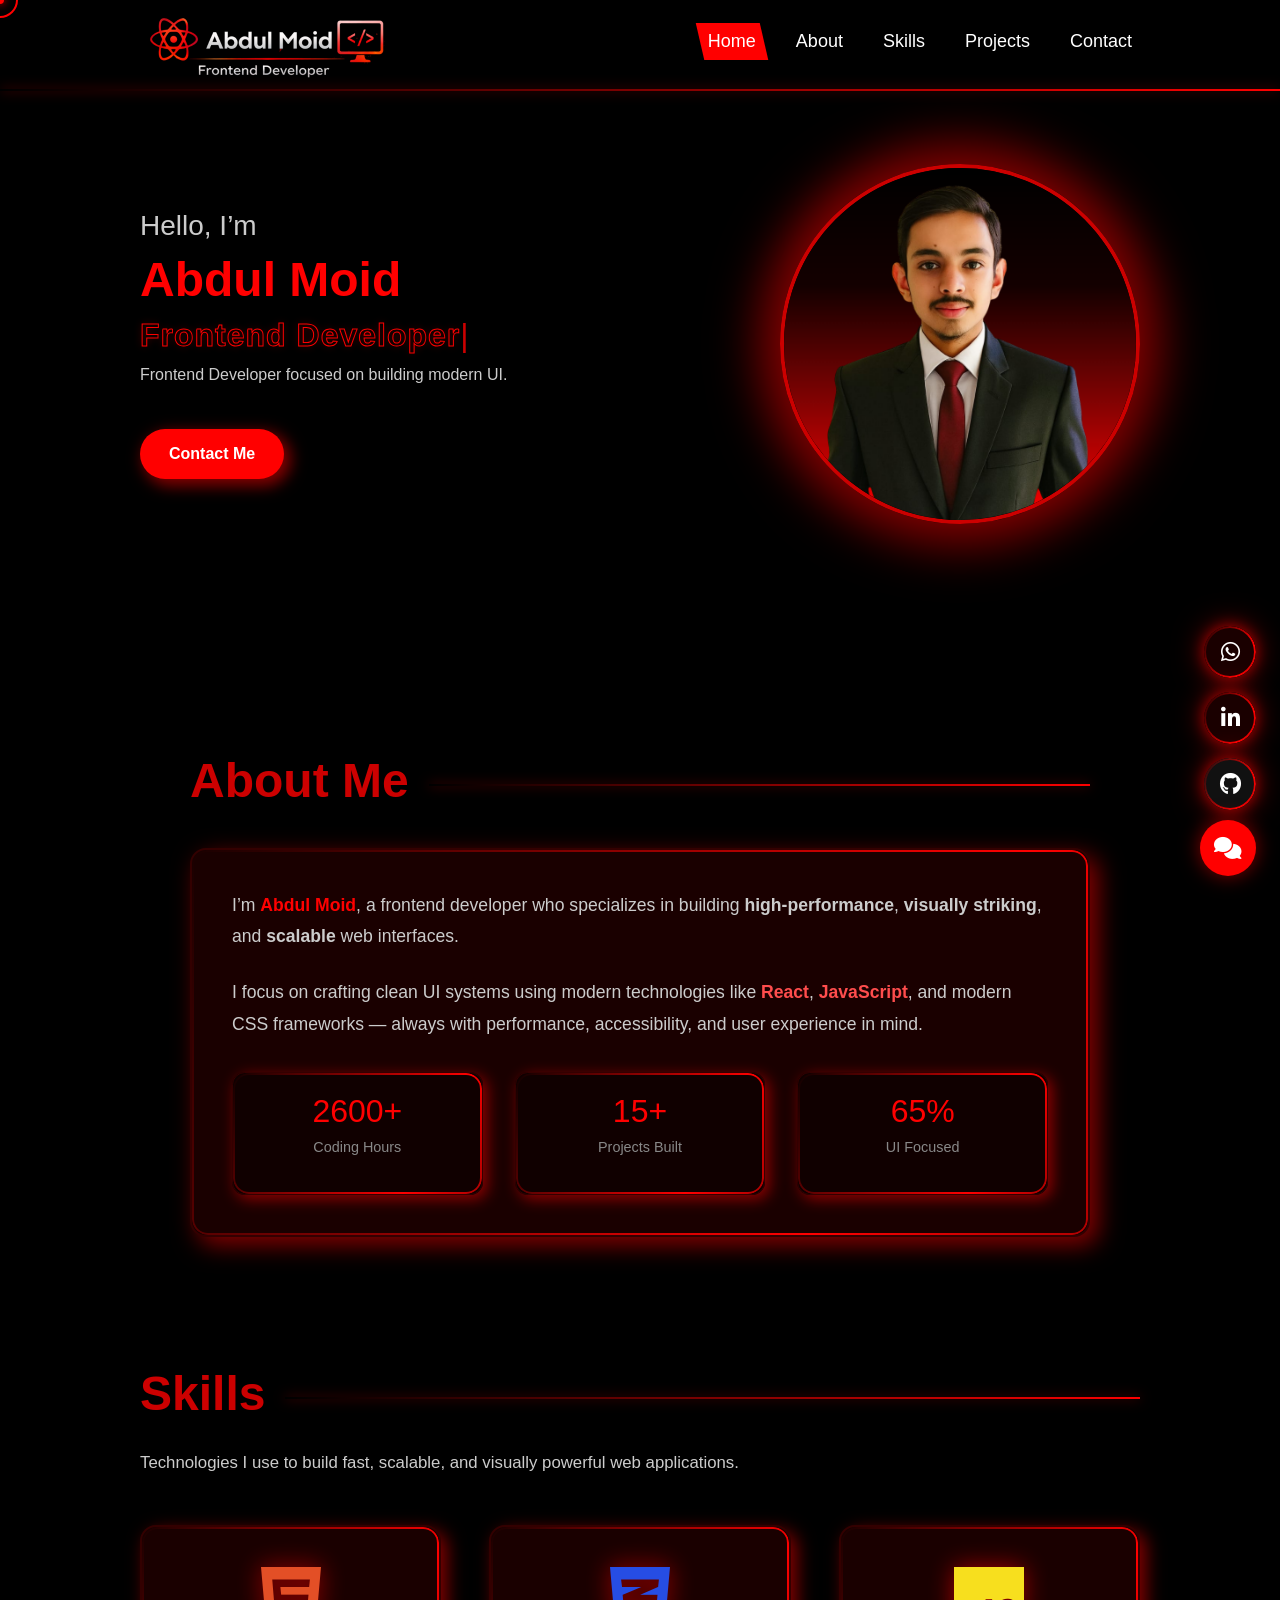
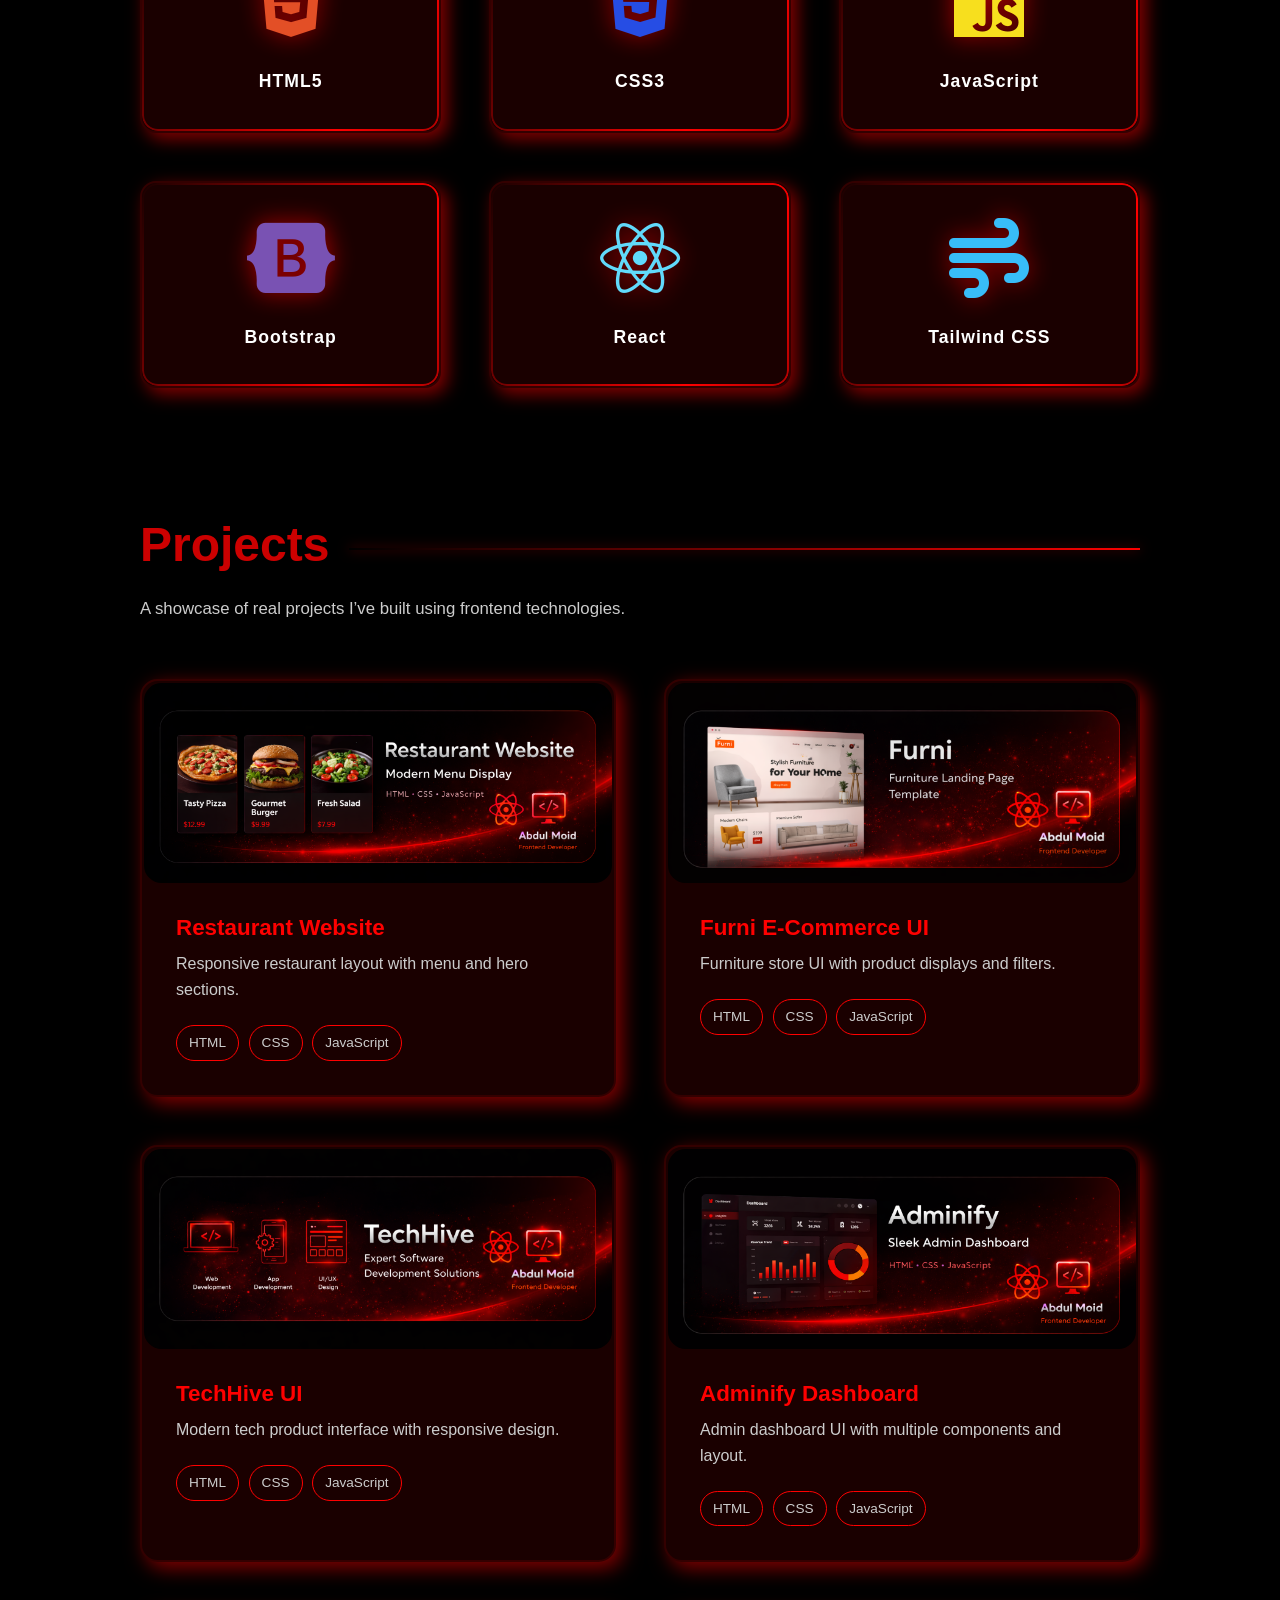
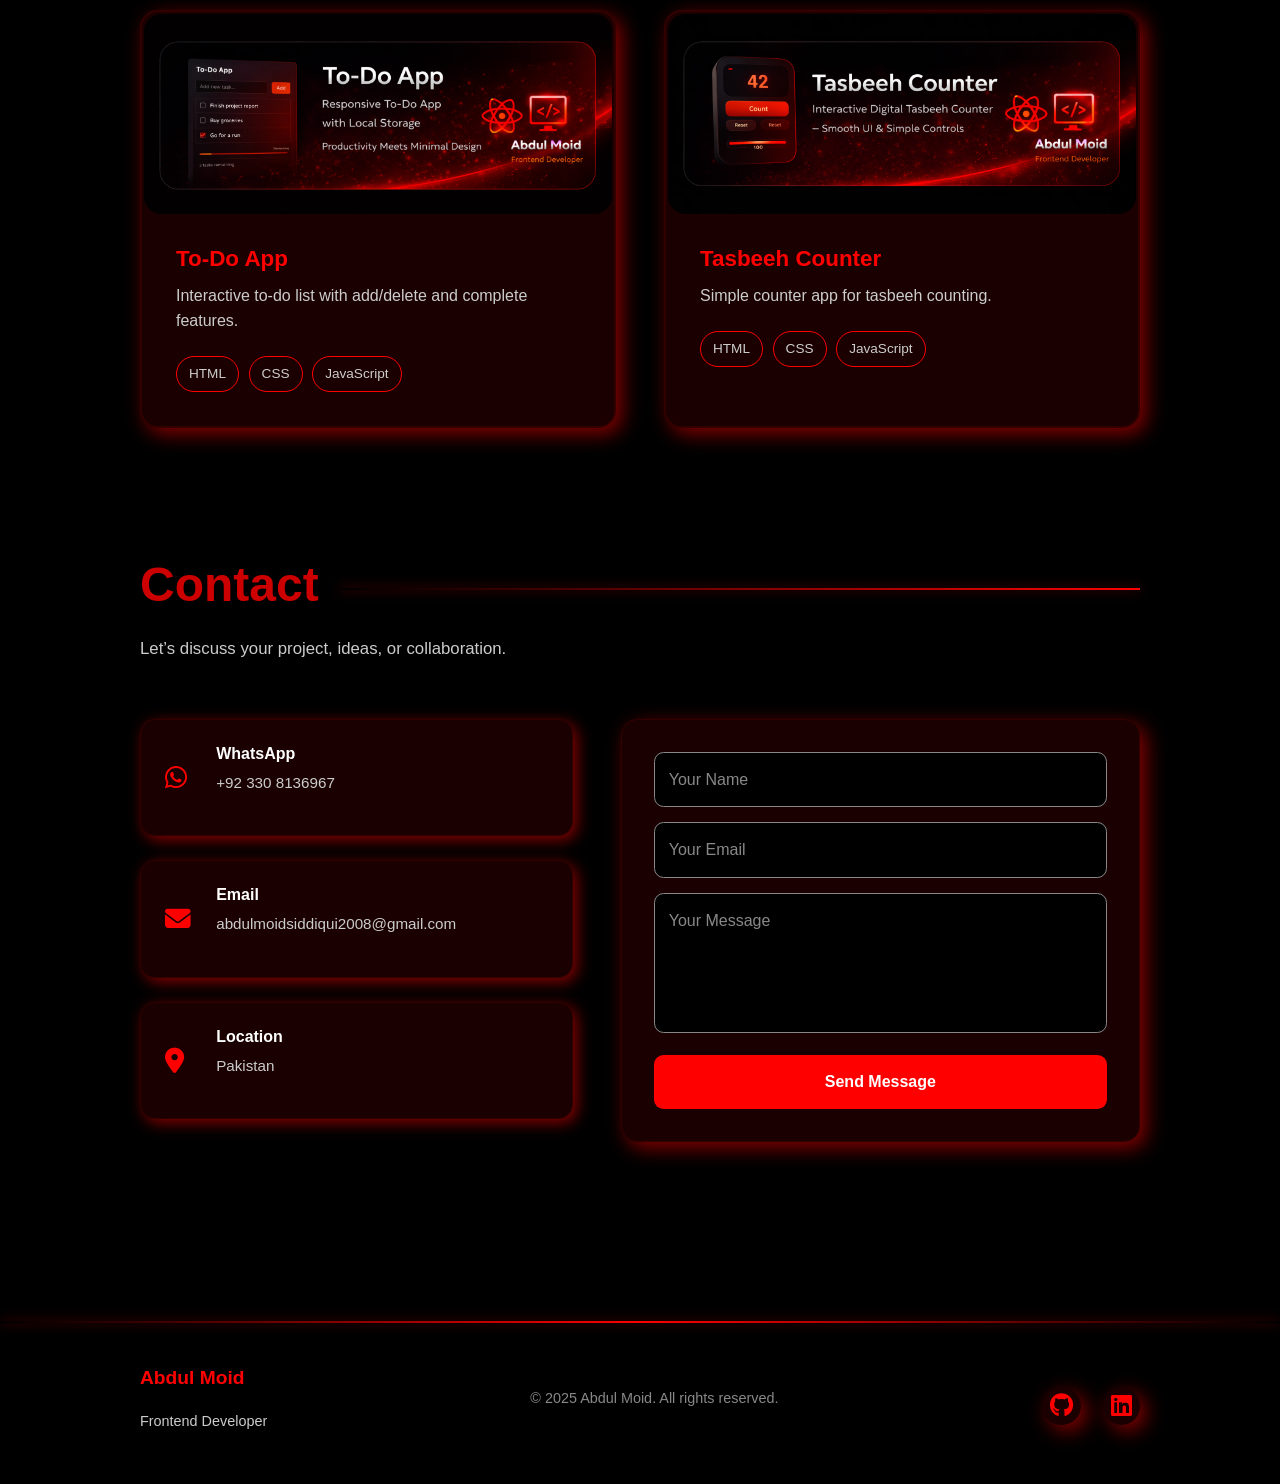
==== commit 76454523: "Portfolio v2" ====
--- a/index.html
+++ b/index.html
@@ -495,7 +495,7 @@
 
 
     <!-- Floating Social Stack -->
-    <div class="social-float" data-aos="fade-left">
+    <div class="social-float">
 
         <!-- WhatsApp -->
         <a href="https://wa.me/923308136967?text=Hi%20Abdul%20Moid%2C%20I%20visited%20your%20portfolio%20and%20would%20like%20to%20connect."
@@ -520,7 +520,7 @@
     </div>
 
     <!-- Chat Bot Button -->
-    <div class="chatbot-toggle" id="chatToggle" data-aos="fade-up">
+    <div class="chatbot-toggle" id="chatToggle">
         <i class="fas fa-comments"></i>
     </div>
 
@@ -554,4 +554,4 @@
     <script src="script.js"></script>
 </body>
 
-</html>+</html>
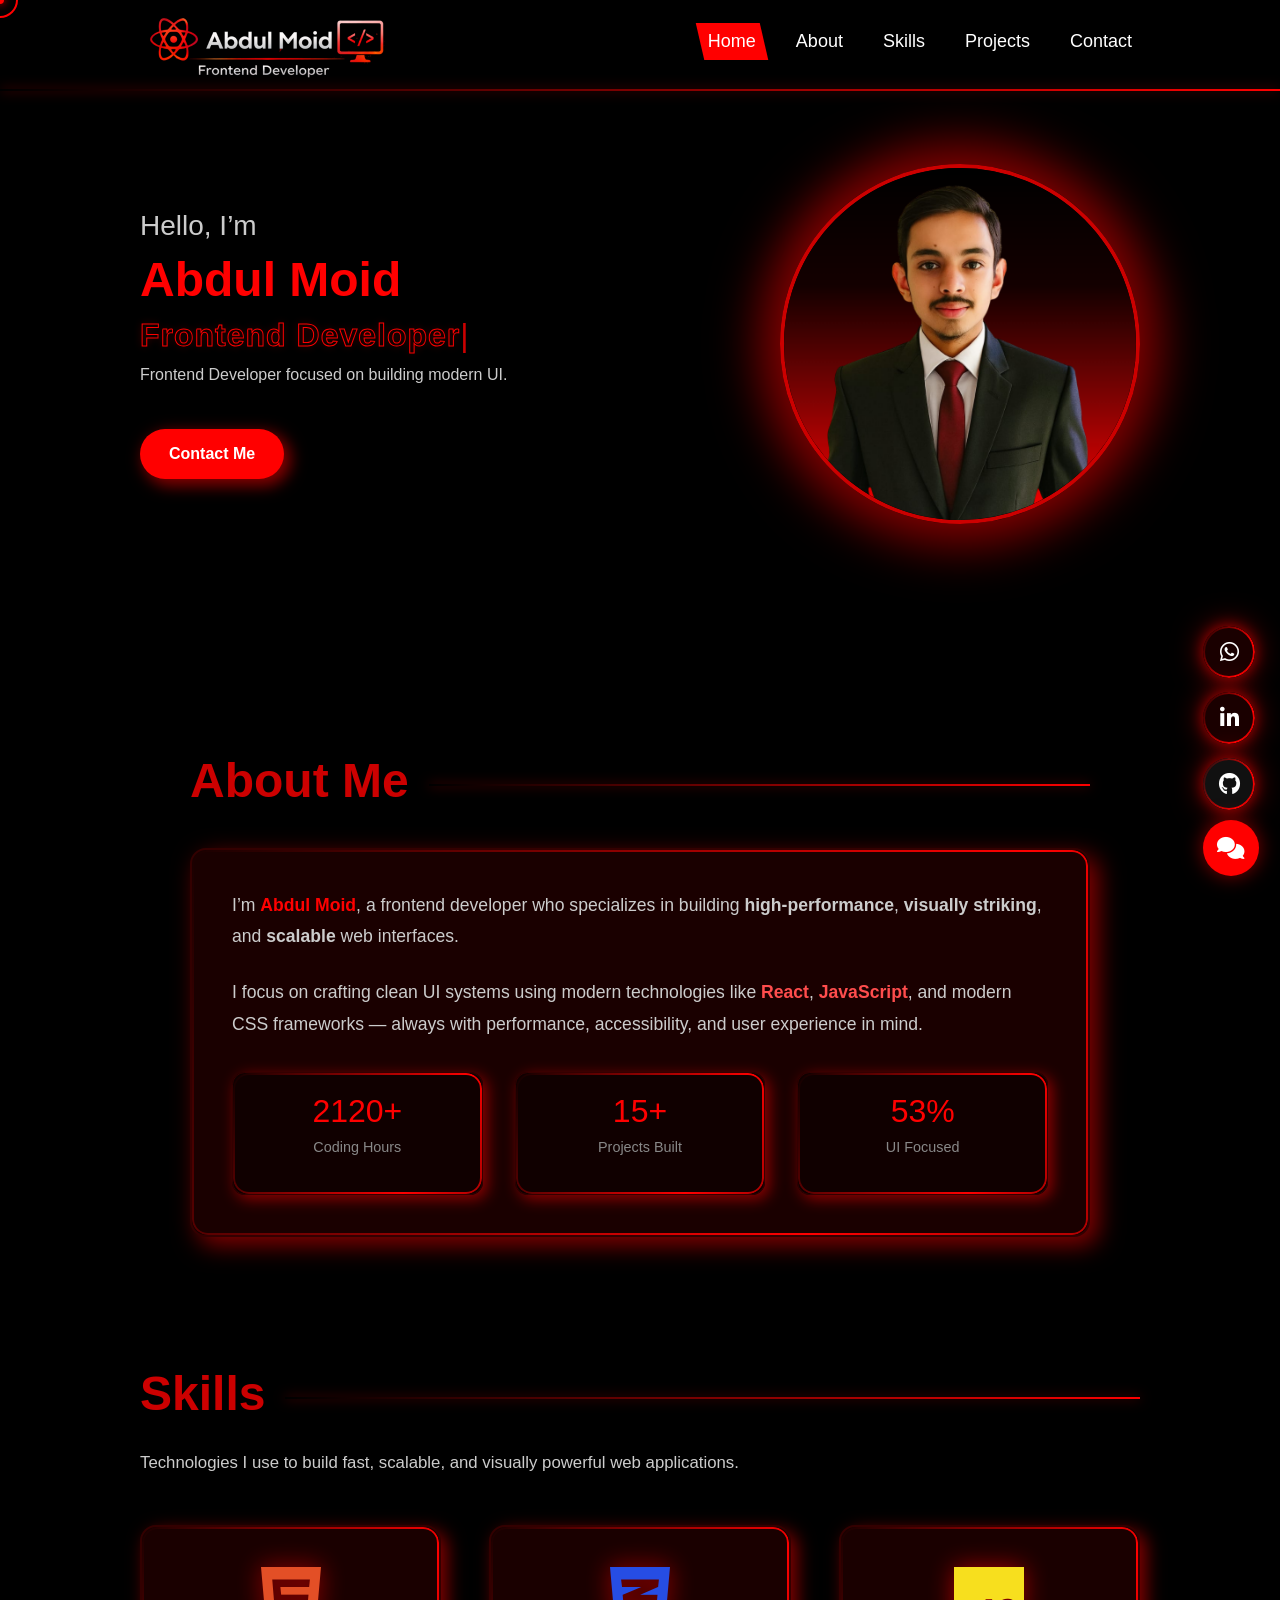
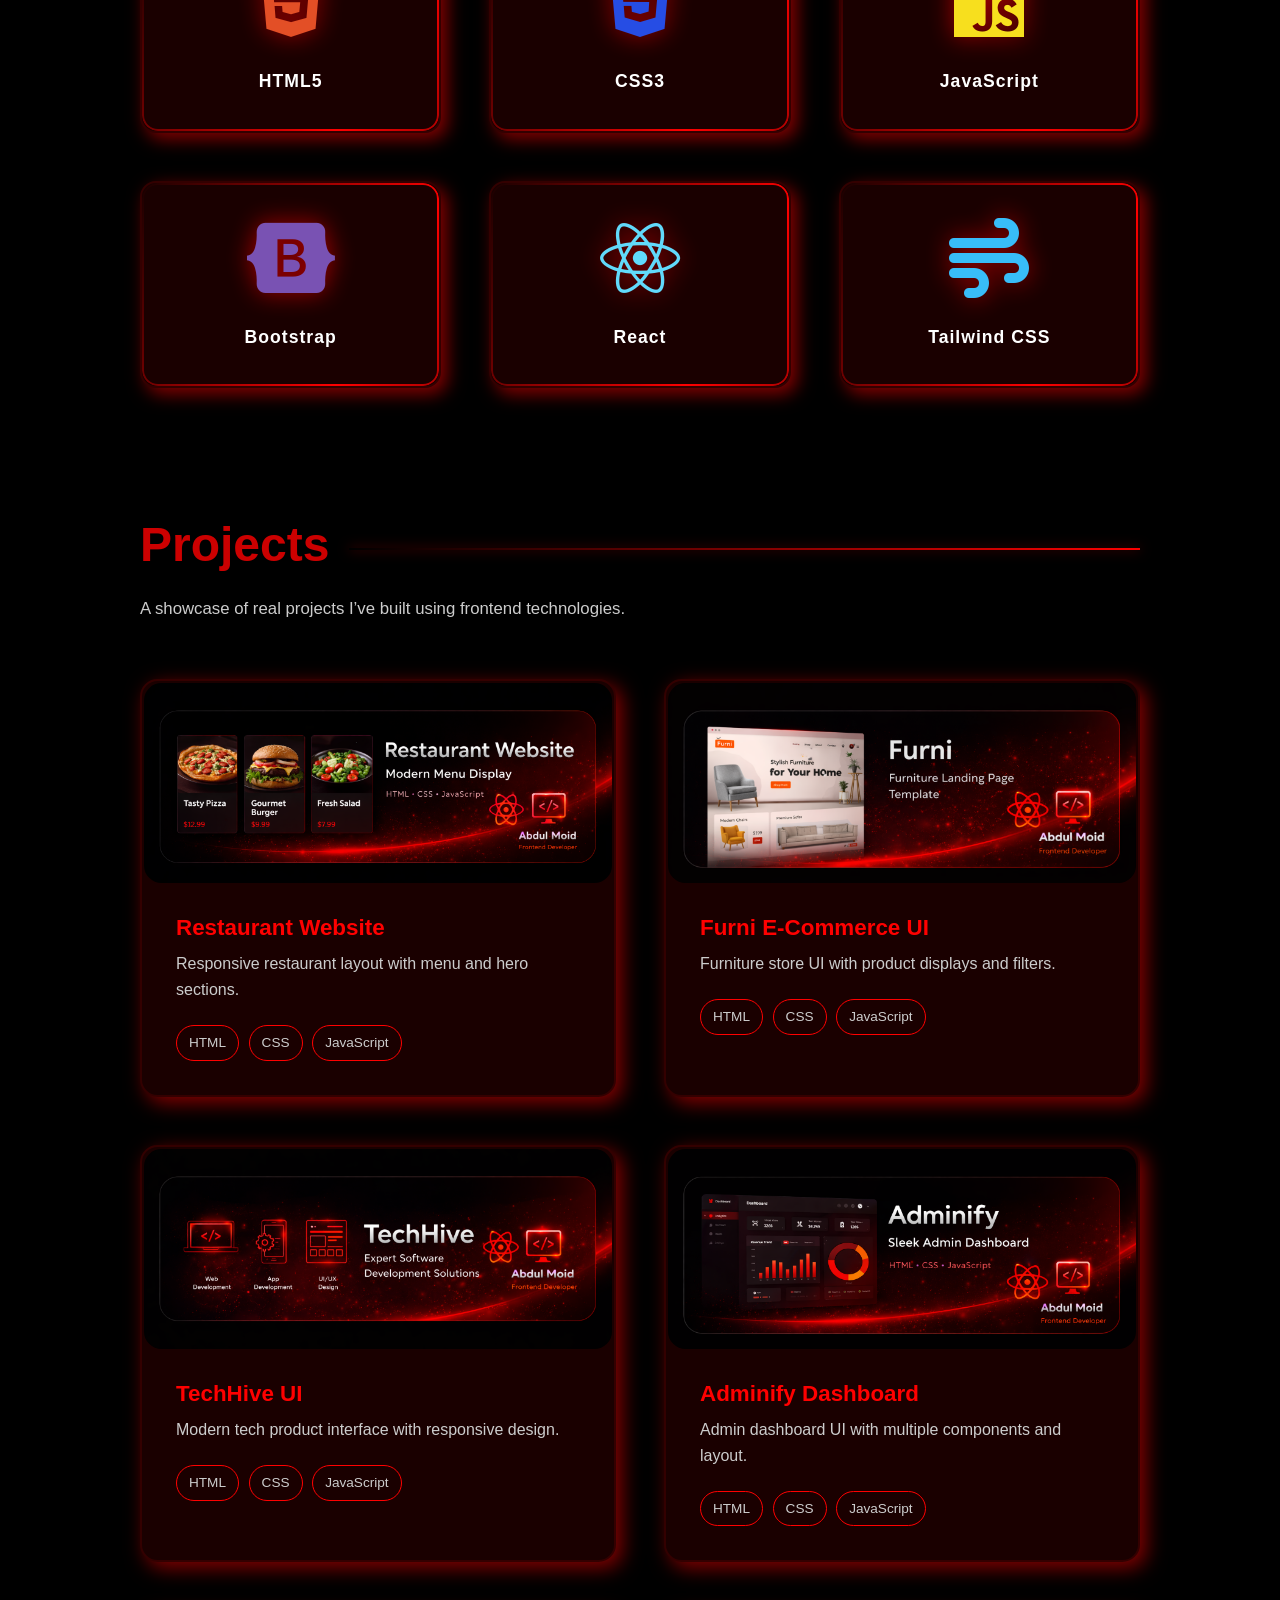
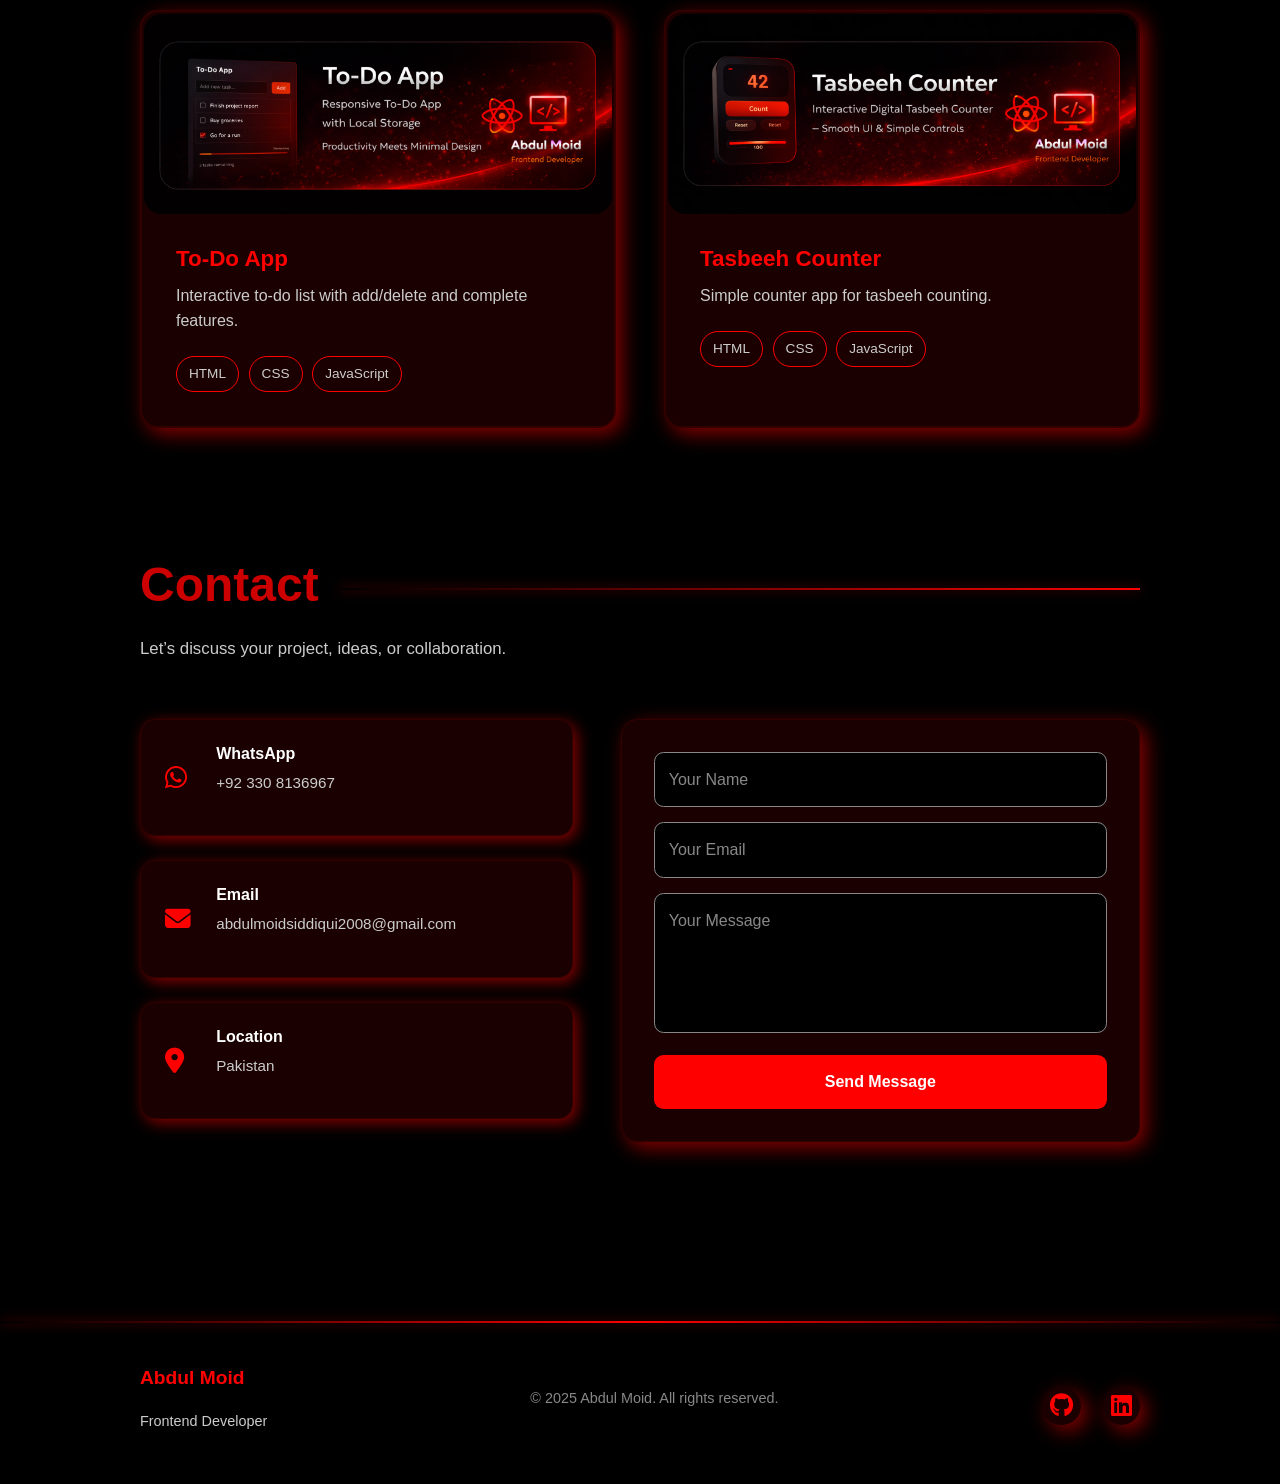
==== commit 625145bf: "Portfoili v2" ====
--- a/index.html
+++ b/index.html
@@ -52,6 +52,58 @@
         <div class="header-divider"></div>
     </header>
 
+    <!-- Floating Social Stack -->
+    <div class="social-float">
+
+        <!-- WhatsApp -->
+        <a href="https://wa.me/923308136967?text=Hi%20Abdul%20Moid%2C%20I%20visited%20your%20portfolio%20and%20would%20like%20to%20connect."
+            class="social-btn whatsapp" target="_blank" aria-label="Chat on WhatsApp">
+
+            <i class="fab fa-whatsapp"></i>
+        </a>
+
+        <!-- LinkedIn -->
+        <a href="https://www.linkedin.com/in/abdulmoidsiddiqui" class="social-btn linkedin" target="_blank"
+            aria-label="LinkedIn Profile">
+
+            <i class="fab fa-linkedin-in"></i>
+        </a>
+
+        <!-- GitHub -->
+        <a href="https://github.com/AbdulMoid-20" class="social-btn github" target="_blank" aria-label="GitHub Profile">
+
+            <i class="fab fa-github"></i>
+        </a>
+
+    </div>
+
+    <!-- Chat Bot Button -->
+    <div class="chatbot-toggle" id="chatToggle">
+        <i class="fas fa-comments"></i>
+    </div>
+
+    <!-- Chat Bot Window -->
+    <div class="chatbot-window" id="chatWindow">
+        <div class="chatbot-header">
+            <span>Portfolio Assistant</span>
+            <button id="chatClose">&times;</button>
+        </div>
+
+        <div class="chatbot-messages" id="chatMessages">
+            <div class="bot-message">
+                👋 Hi! I’m Abdul Moid’s portfolio assistant.
+                How can I help you?
+            </div>
+        </div>
+
+        <div class="chatbot-input">
+            <input type="text" id="chatInput" placeholder="Ask about projects, skills..." />
+            <button id="chatSend">
+                <i class="fas fa-paper-plane"></i>
+            </button>
+        </div>
+    </div>
+
 
     <!-- Hero -->
     <section id="home" class="section hero">
@@ -429,7 +481,7 @@
                 </div>
 
                 <!-- Contact Form -->
-                <form id="contactForm" class="contact-form" data-aos="fade-left">
+                <form id="contactForm" class="contact-form" data-aos="zoom-in">
                     <input type="text" id="name" placeholder="Your Name">
                     <input type="email" id="email" placeholder="Your Email">
                     <textarea id="message" placeholder="Your Message"></textarea>
@@ -494,64 +546,12 @@
     </footer>
 
 
-    <!-- Floating Social Stack -->
-    <div class="social-float">
-
-        <!-- WhatsApp -->
-        <a href="https://wa.me/923308136967?text=Hi%20Abdul%20Moid%2C%20I%20visited%20your%20portfolio%20and%20would%20like%20to%20connect."
-            class="social-btn whatsapp" target="_blank" aria-label="Chat on WhatsApp">
-
-            <i class="fab fa-whatsapp"></i>
-        </a>
-
-        <!-- LinkedIn -->
-        <a href="https://www.linkedin.com/in/abdulmoidsiddiqui" class="social-btn linkedin" target="_blank"
-            aria-label="LinkedIn Profile">
-
-            <i class="fab fa-linkedin-in"></i>
-        </a>
-
-        <!-- GitHub -->
-        <a href="https://github.com/AbdulMoid-20" class="social-btn github" target="_blank" aria-label="GitHub Profile">
-
-            <i class="fab fa-github"></i>
-        </a>
-
-    </div>
-
-    <!-- Chat Bot Button -->
-    <div class="chatbot-toggle" id="chatToggle">
-        <i class="fas fa-comments"></i>
-    </div>
-
-    <!-- Chat Bot Window -->
-    <div class="chatbot-window" id="chatWindow">
-        <div class="chatbot-header">
-            <span>Portfolio Assistant</span>
-            <button id="chatClose">&times;</button>
-        </div>
-
-        <div class="chatbot-messages" id="chatMessages">
-            <div class="bot-message">
-                👋 Hi! I’m Abdul Moid’s portfolio assistant.
-                How can I help you?
-            </div>
-        </div>
-
-        <div class="chatbot-input">
-            <input type="text" id="chatInput" placeholder="Ask about projects, skills..." />
-            <button id="chatSend">
-                <i class="fas fa-paper-plane"></i>
-            </button>
-        </div>
-    </div>
-
-
-
-
-    <script src="https://unpkg.com/aos@2.3.4/dist/aos.js"></script>
-    <script src="https://cdn.jsdelivr.net/npm/bootstrap@5.3.8/dist/js/bootstrap.bundle.min.js"></script>
-    <script src="script.js"></script>
+   
+
+
+        <script src="https://unpkg.com/aos@2.3.4/dist/aos.js"></script>
+        <script src="https://cdn.jsdelivr.net/npm/bootstrap@5.3.8/dist/js/bootstrap.bundle.min.js"></script>
+        <script src="script.js"></script>
 </body>
 
-</html>
+</html>
--- a/style.css
+++ b/style.css
@@ -1357,7 +1357,7 @@
 .social-float {
     position: fixed;
     bottom: 90px;
-    right: 24px;
+    left: 94%;
     display: flex;
     flex-direction: column;
     gap: 14px;
@@ -1445,7 +1445,7 @@
 .chatbot-toggle {
     position: fixed;
     bottom: 24px;
-    right: 24px;
+    left: 94%;
     width: 56px;
     height: 56px;
     border-radius: 50%;
@@ -1854,13 +1854,15 @@
 
 @media (max-width: 576px) {
     .social-float {
-        right: 14px;
+        bottom: 77px;
+        left: 84%;
         gap: 10px;
+        float: left;
     }
 
     .chatbot-toggle {
         bottom: 18px;
-        right: 16px;
+        left: 84%;
         width: 48px;
         height: 48px;
         font-size: 18px;
@@ -1882,10 +1884,13 @@
         padding: 2rem 1rem;
     }
 
+    .footer-wrapper {
+        flex-direction: column;
+        text-align: center;
+        gap: 1.5rem;
+    }
+
     .footer-name {
         font-size: 1.1rem;
     }
-}
-
-
-
+}
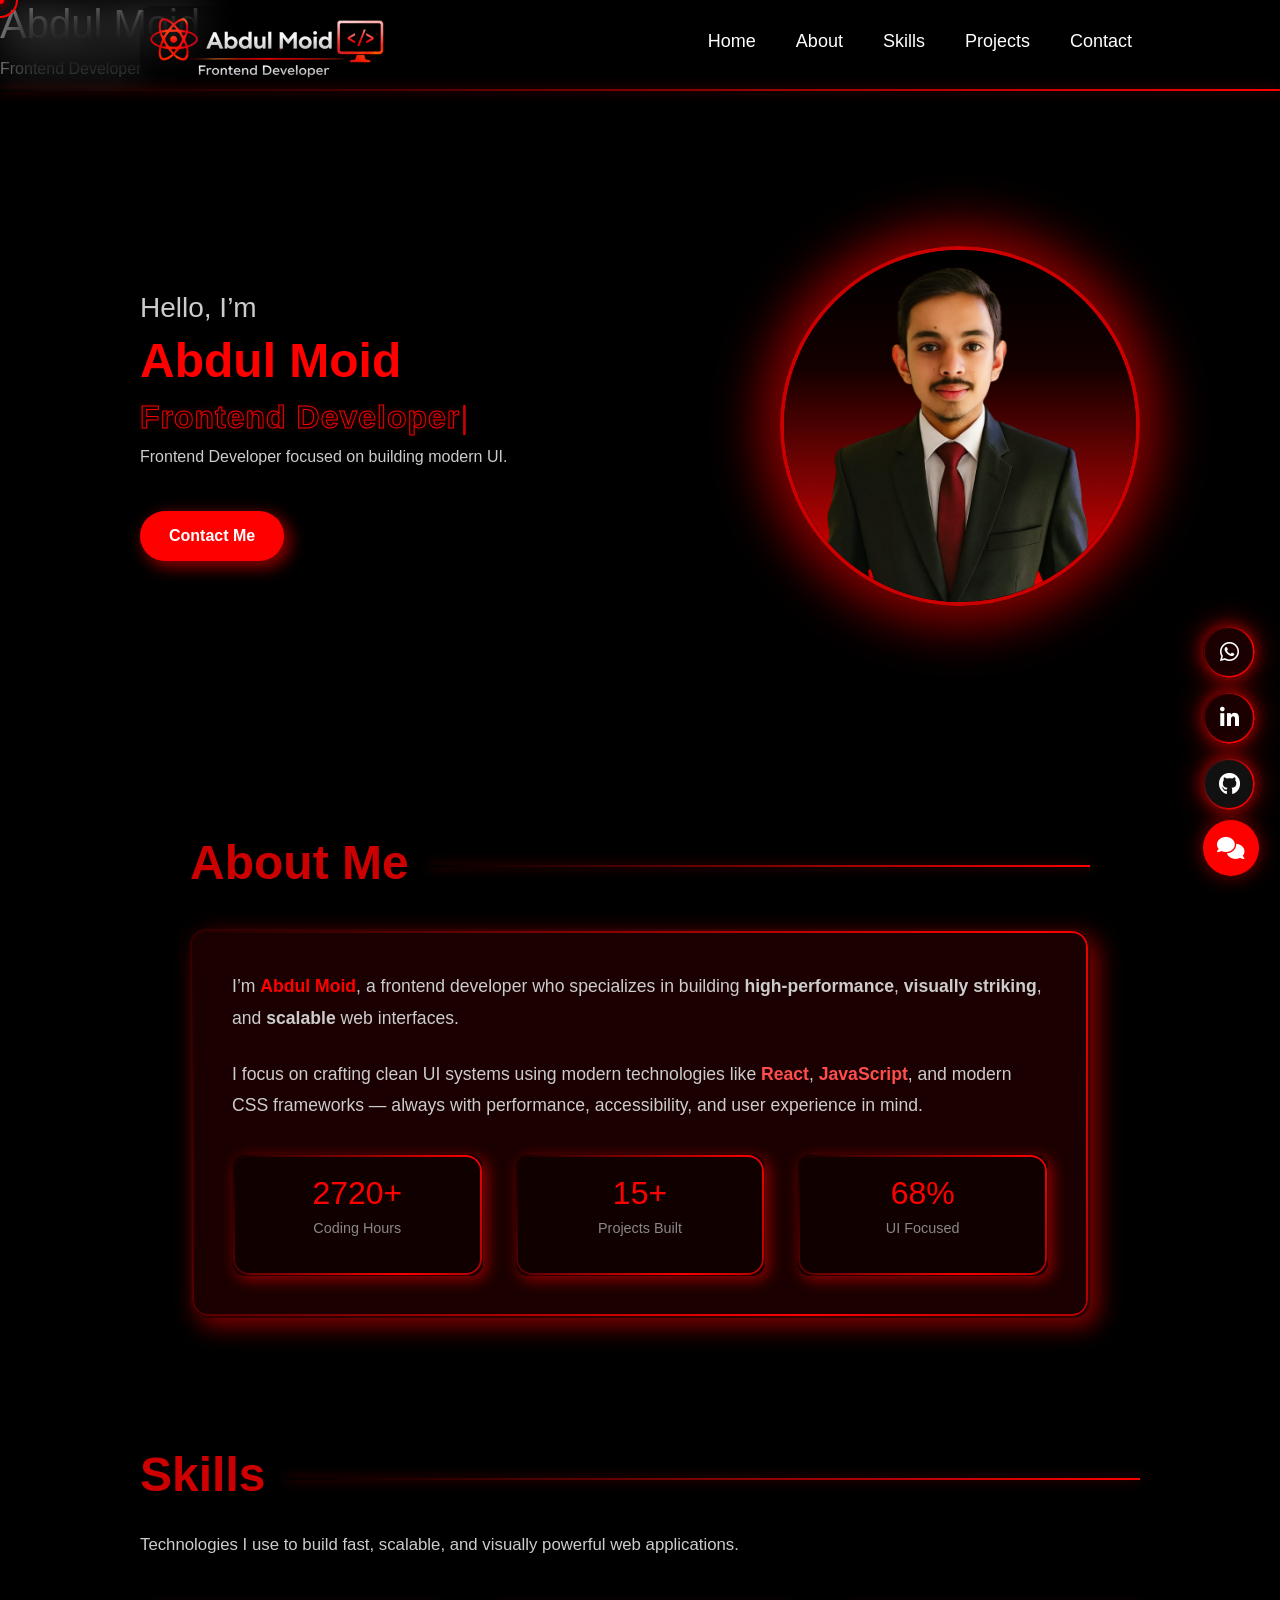
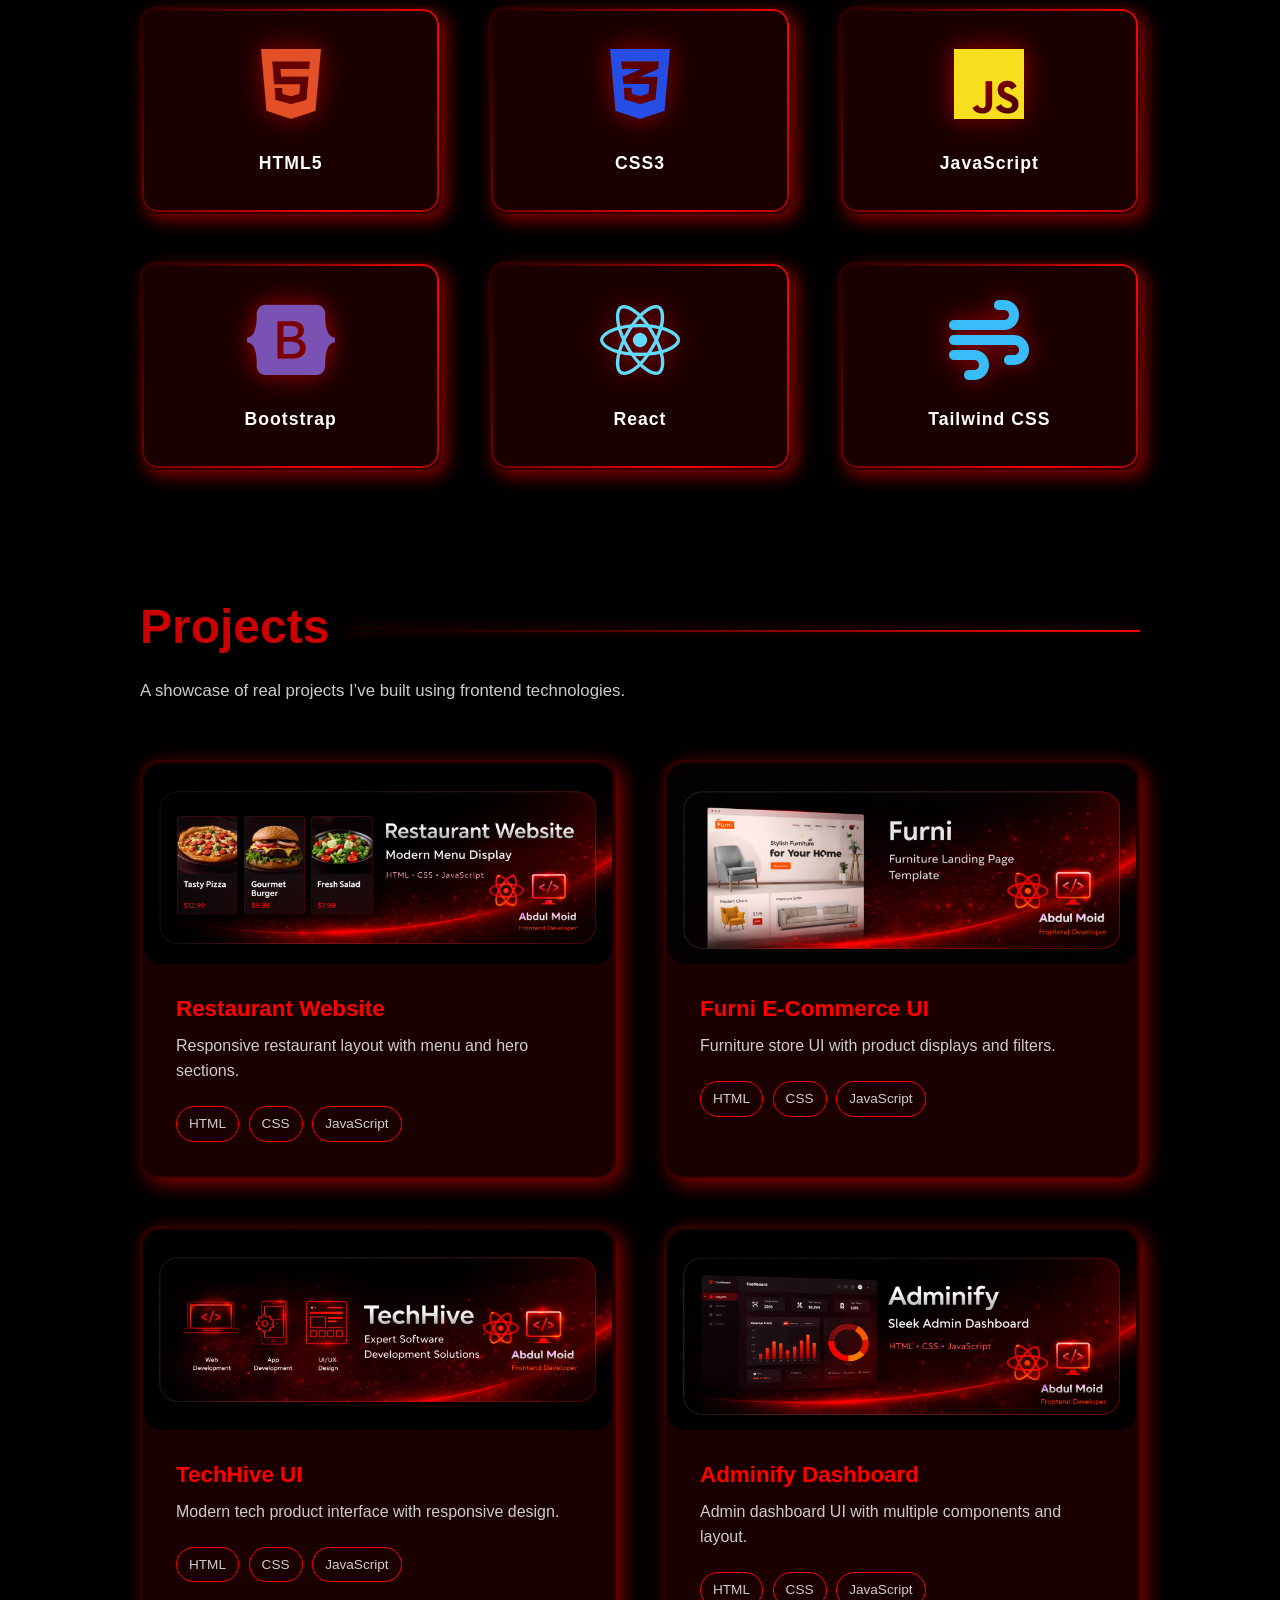
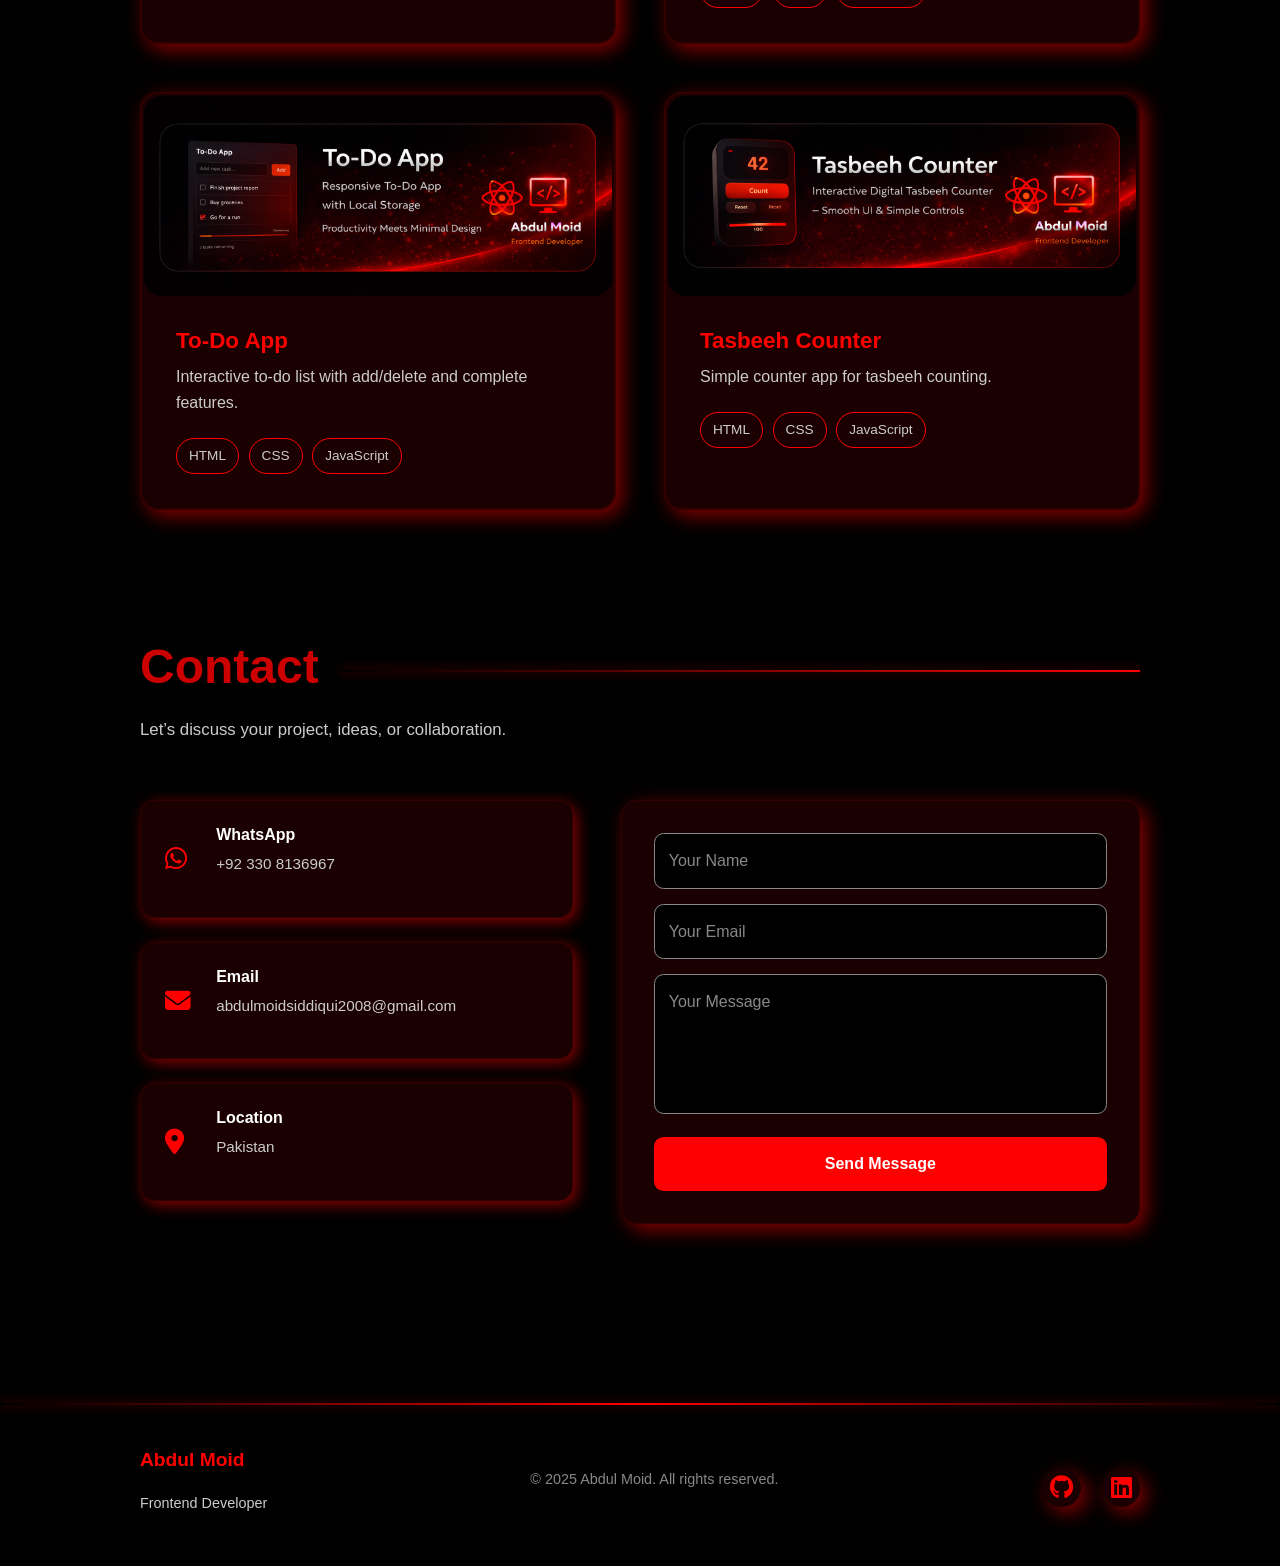
==== commit 3cbf654f: "Portfolio v2" ====
--- a/index.html
+++ b/index.html
@@ -18,6 +18,21 @@
 
 <body>
 
+    <!-- Page Loader -->
+        <div id="pageLoader">
+            <div class="loader-content">
+                <h1 class="loader-name">Abdul Moid</h1>
+                <p class="loader-role">Frontend Developer</p>
+                <div class="loader-line"></div>
+
+                <div class="loader-dots">
+                    <span></span><span></span><span></span>
+                </div>
+
+            </div>
+        </div>
+
+    
     <header>
         <nav class="navbar navbar-expand-lg">
             <div class="container">
@@ -554,4 +569,4 @@
         <script src="script.js"></script>
 </body>
 
-</html>+</html>
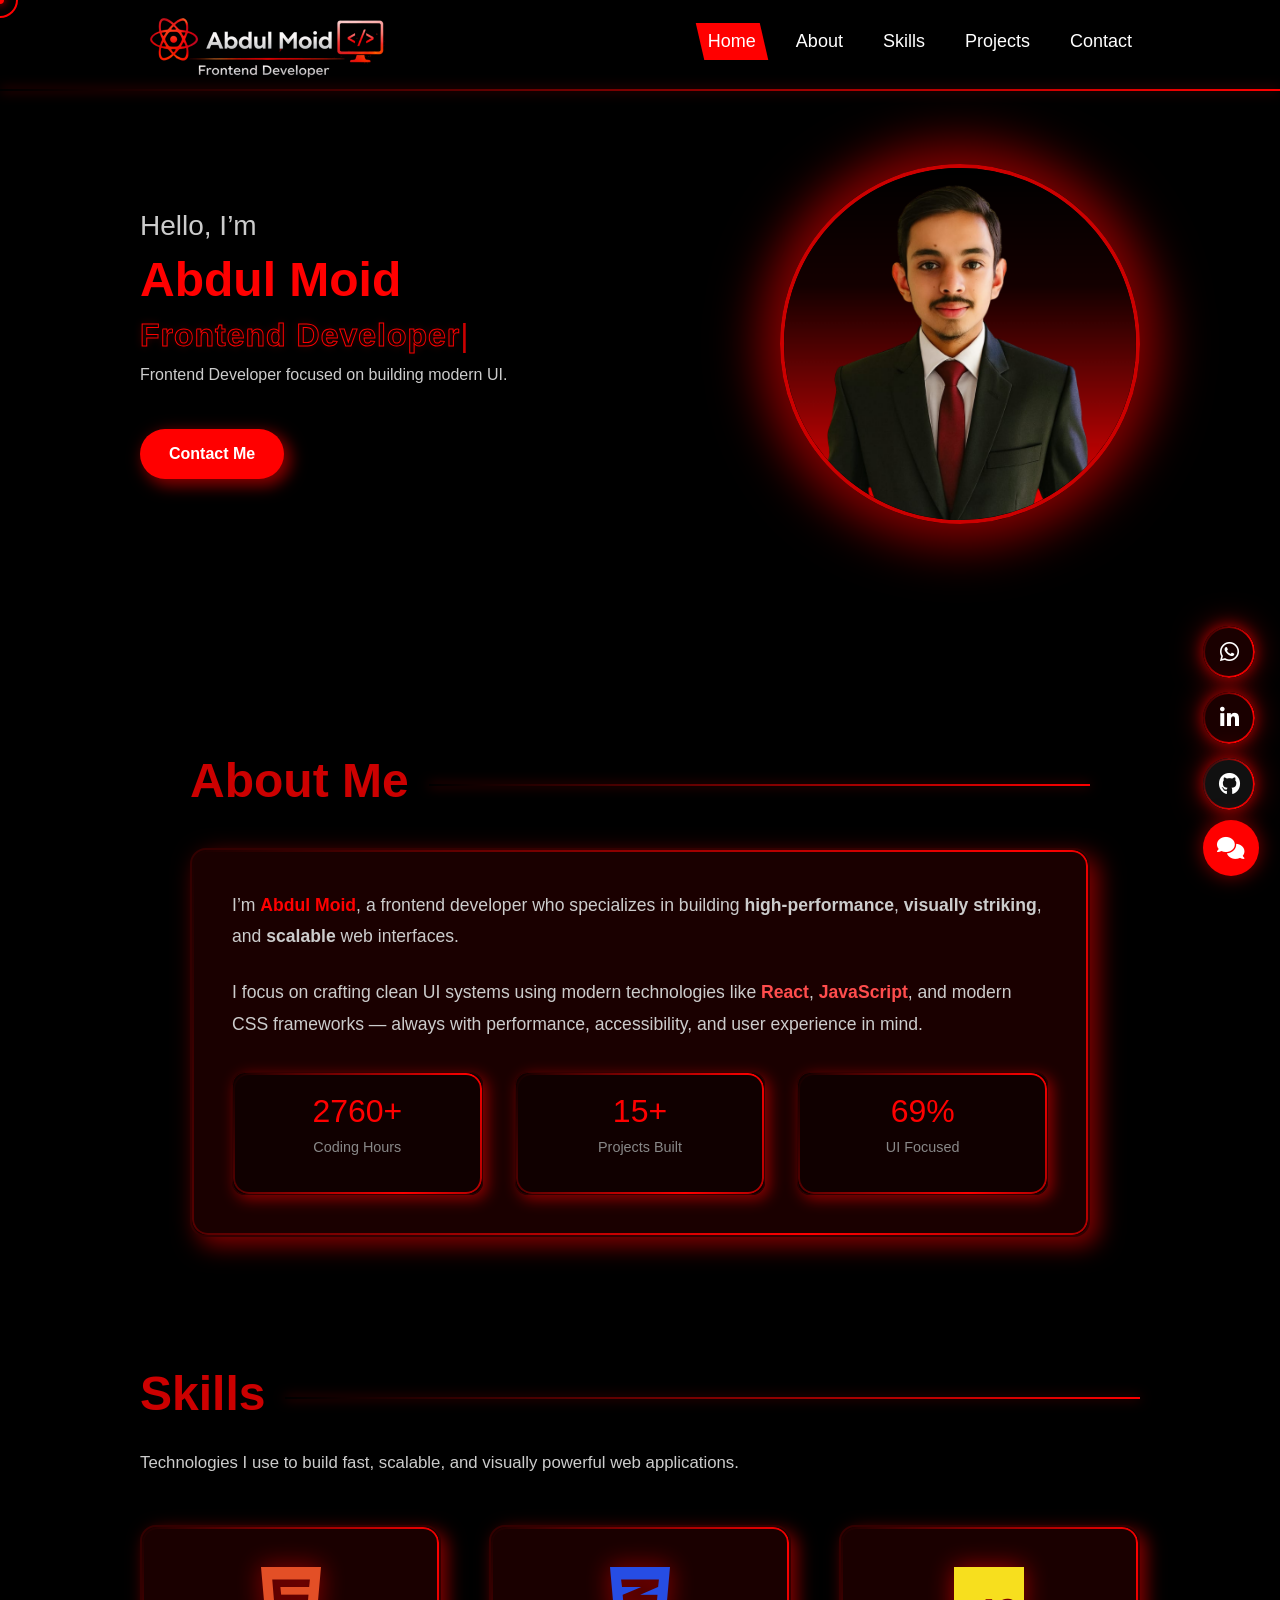
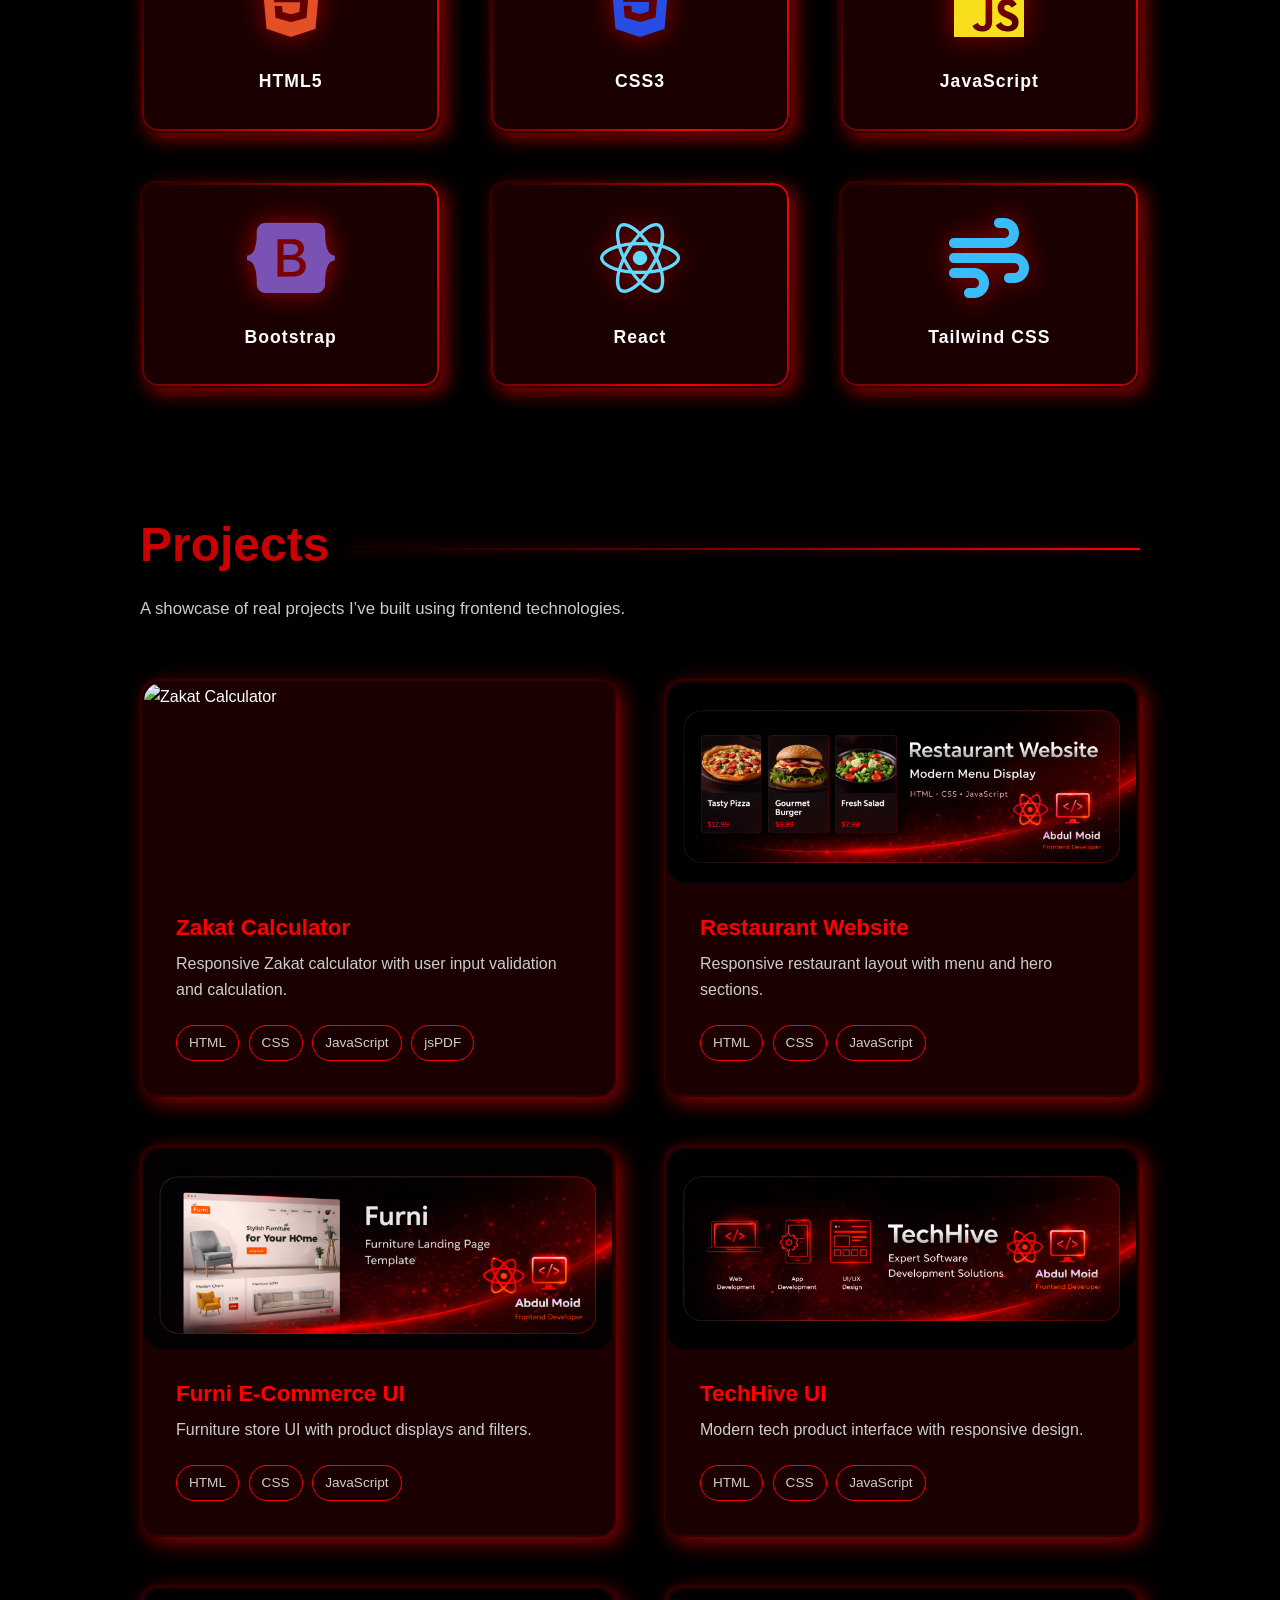
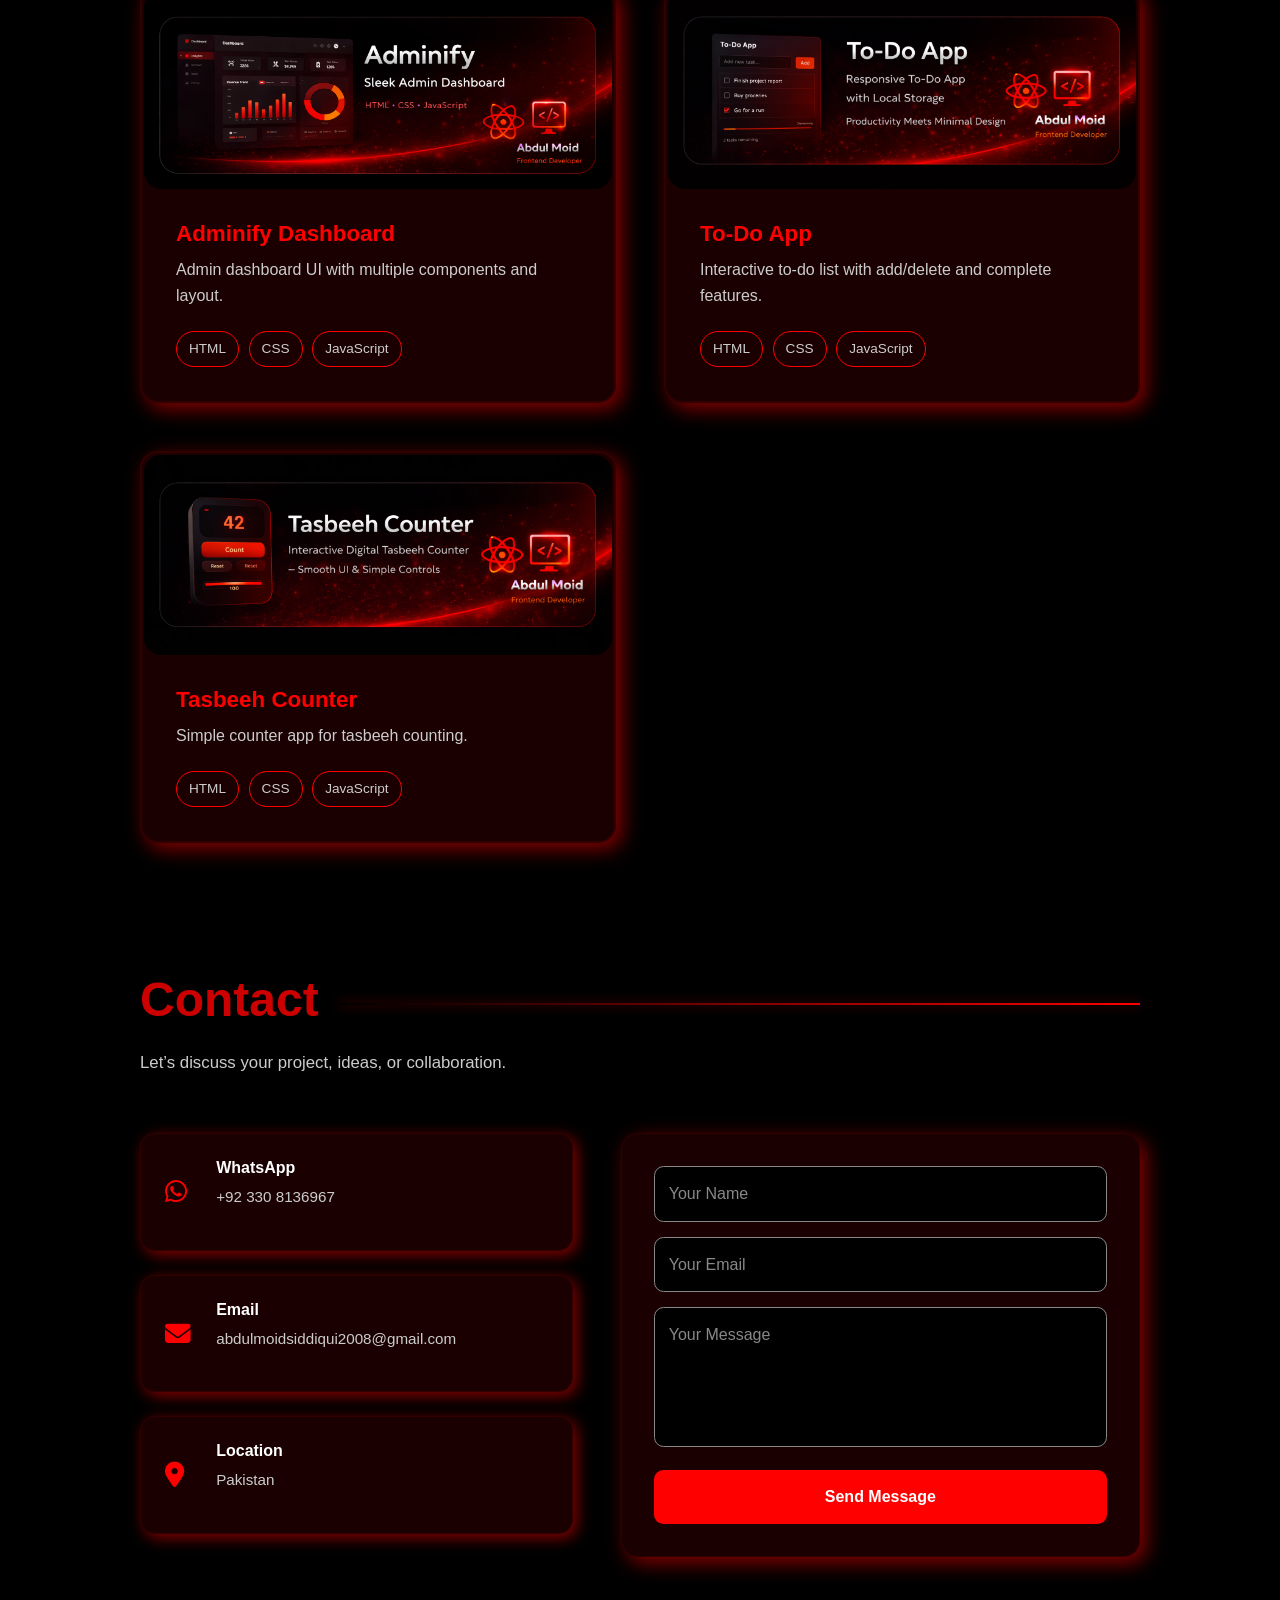
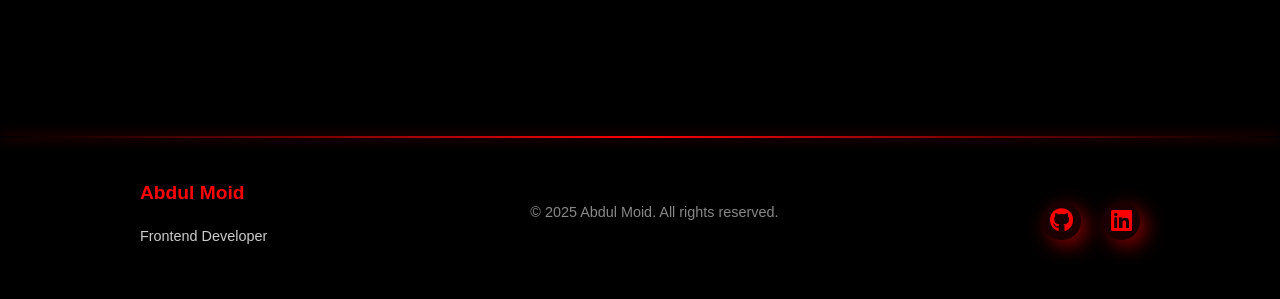
==== commit 102d186f: "Portfolio v2" ====
--- a/index.html
+++ b/index.html
@@ -260,6 +260,26 @@
 
             <div class="projects-grid">
 
+                <!-- Zakat Calculator -->
+                <div class="project-card reveal" data-title="Zakat Calculator"
+                    data-long="A responsive Zakat calculator built with HTML, CSS and JavaScript. It calculates Zakat based on user inputs."
+                    data-tech="HTML,CSS,JavaScript" data-live="https://abdulmoid-20.github.io/Zakat-Calculator"
+                    data-code="https://github.com/AbdulMoid-20/Zakat-Calculator.git" data-aos="fade-up" data-aos-delay="0">
+                
+                    <div class="project-image">
+                        <img src="./assets/zakat.png" alt="Zakat Calculator">
+                        <div class="project-overlay"><span>View Details</span></div>
+                    </div>
+                
+                    <div class="project-content">
+                        <h3>Zakat Calculator</h3>
+                        <p>Responsive Zakat calculator with user input validation and calculation.</p>
+                        <div class="project-tech">
+                            <span>HTML</span><span>CSS</span><span>JavaScript</span><span>jsPDF</span>
+                        </div>
+                    </div>
+                </div>
+                
                 <!-- Restaurant Website -->
                 <div class="project-card reveal" data-title="Restaurant Website"
                     data-long="A responsive restaurant website built with HTML, CSS and JavaScript. It features a menu, hero section, and responsive layout."
--- a/style.css
+++ b/style.css
@@ -59,6 +59,117 @@
 body {
     cursor: none;
 }
+
+
+
+
+/* ================================
+   PAGE LOADER (FRONTEND DEV STYLE)
+================================ */
+
+#pageLoader {
+    position: fixed;
+    inset: 0;
+    background: var(--color-bg);
+    display: flex;
+    align-items: center;
+    justify-content: center;
+    z-index: 100000;
+    transition: opacity 0.6s ease, visibility 1s ease;
+}
+
+#pageLoader.hidden {
+    opacity: 0;
+    visibility: hidden;
+}
+
+/* Content */
+.loader-content {
+    text-align: center;
+}
+
+/* Name */
+.loader-name {
+    font-size: 2.6rem;
+    font-weight: 800;
+    color: var(--color-primary);
+    letter-spacing: 2px;
+    margin-bottom: 0.4rem;
+}
+
+/* Role */
+.loader-role {
+    font-size: 1rem;
+    color: var(--color-text-secondary);
+    letter-spacing: 1px;
+    margin-bottom: 1.6rem;
+}
+
+/* Animated divider */
+.loader-line {
+    width: 160px;
+    height: 2px;
+    margin: 0 auto 1.8rem;
+    background: linear-gradient(
+        90deg,
+        transparent,
+        var(--color-primary),
+        transparent
+    );
+    box-shadow: 0 0 12px var(--shadow-color);
+    animation: loaderLine 2s infinite;
+}
+
+/* Typing dots */
+.loader-dots {
+    display: flex;
+    justify-content: center;
+    gap: 10px;
+}
+
+.loader-dots span {
+    width: 8px;
+    height: 8px;
+    background: var(--color-primary);
+    border-radius: 50%;
+    animation: loaderDots 1.2s infinite ease-in-out;
+}
+
+.loader-dots span:nth-child(2) {
+    animation-delay: 0.15s;
+}
+
+.loader-dots span:nth-child(3) {
+    animation-delay: 0.3s;
+}
+
+/* Animations */
+@keyframes loaderLine {
+    0% {
+        opacity: 0.3;
+        transform: scaleX(0.6);
+    }
+    50% {
+        opacity: 1;
+        transform: scaleX(1);
+    }
+    100% {
+        opacity: 0.3;
+        transform: scaleX(0.6);
+    }
+}
+
+@keyframes loaderDots {
+    0%, 80%, 100% {
+        transform: scale(0);
+        opacity: 0.4;
+    }
+    40% {
+        transform: scale(1);
+        opacity: 1;
+    }
+}
+
 
 
 
@@ -1893,4 +2004,4 @@
     .footer-name {
         font-size: 1.1rem;
     }
-}+}
